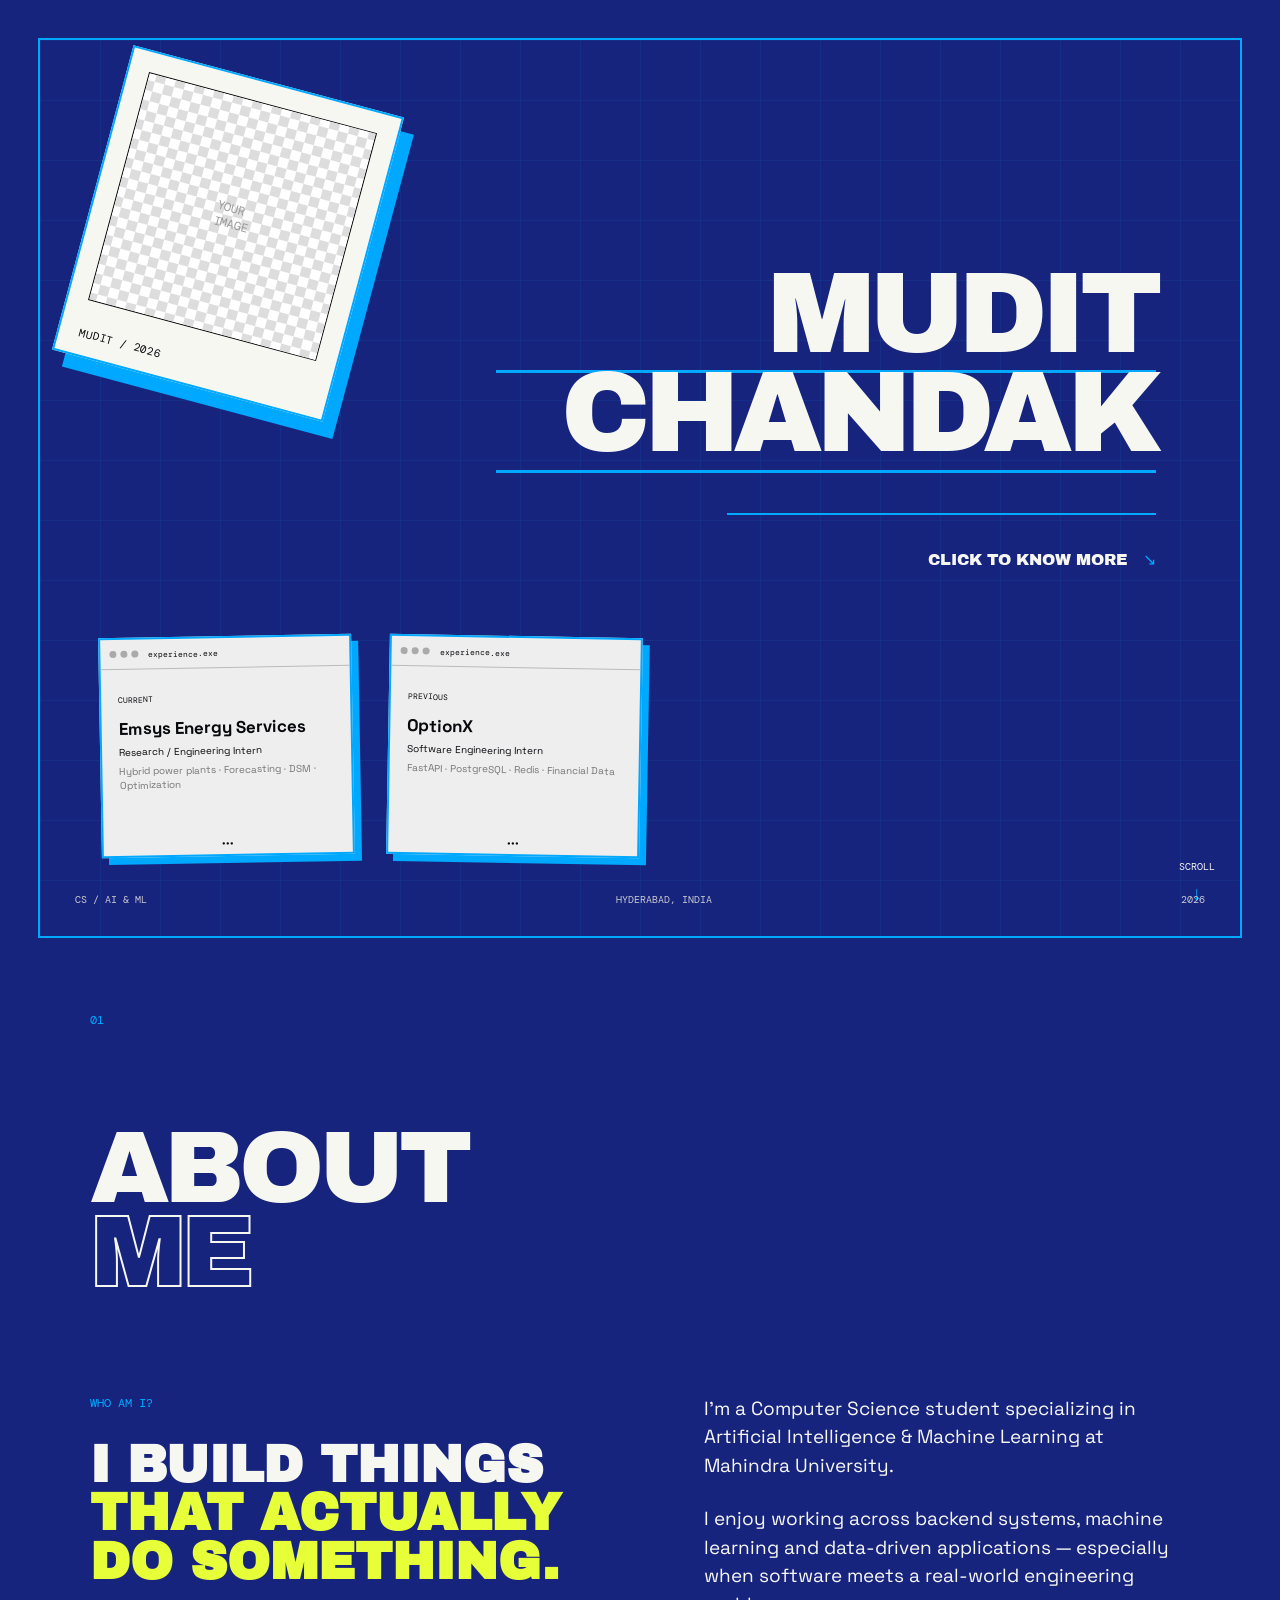
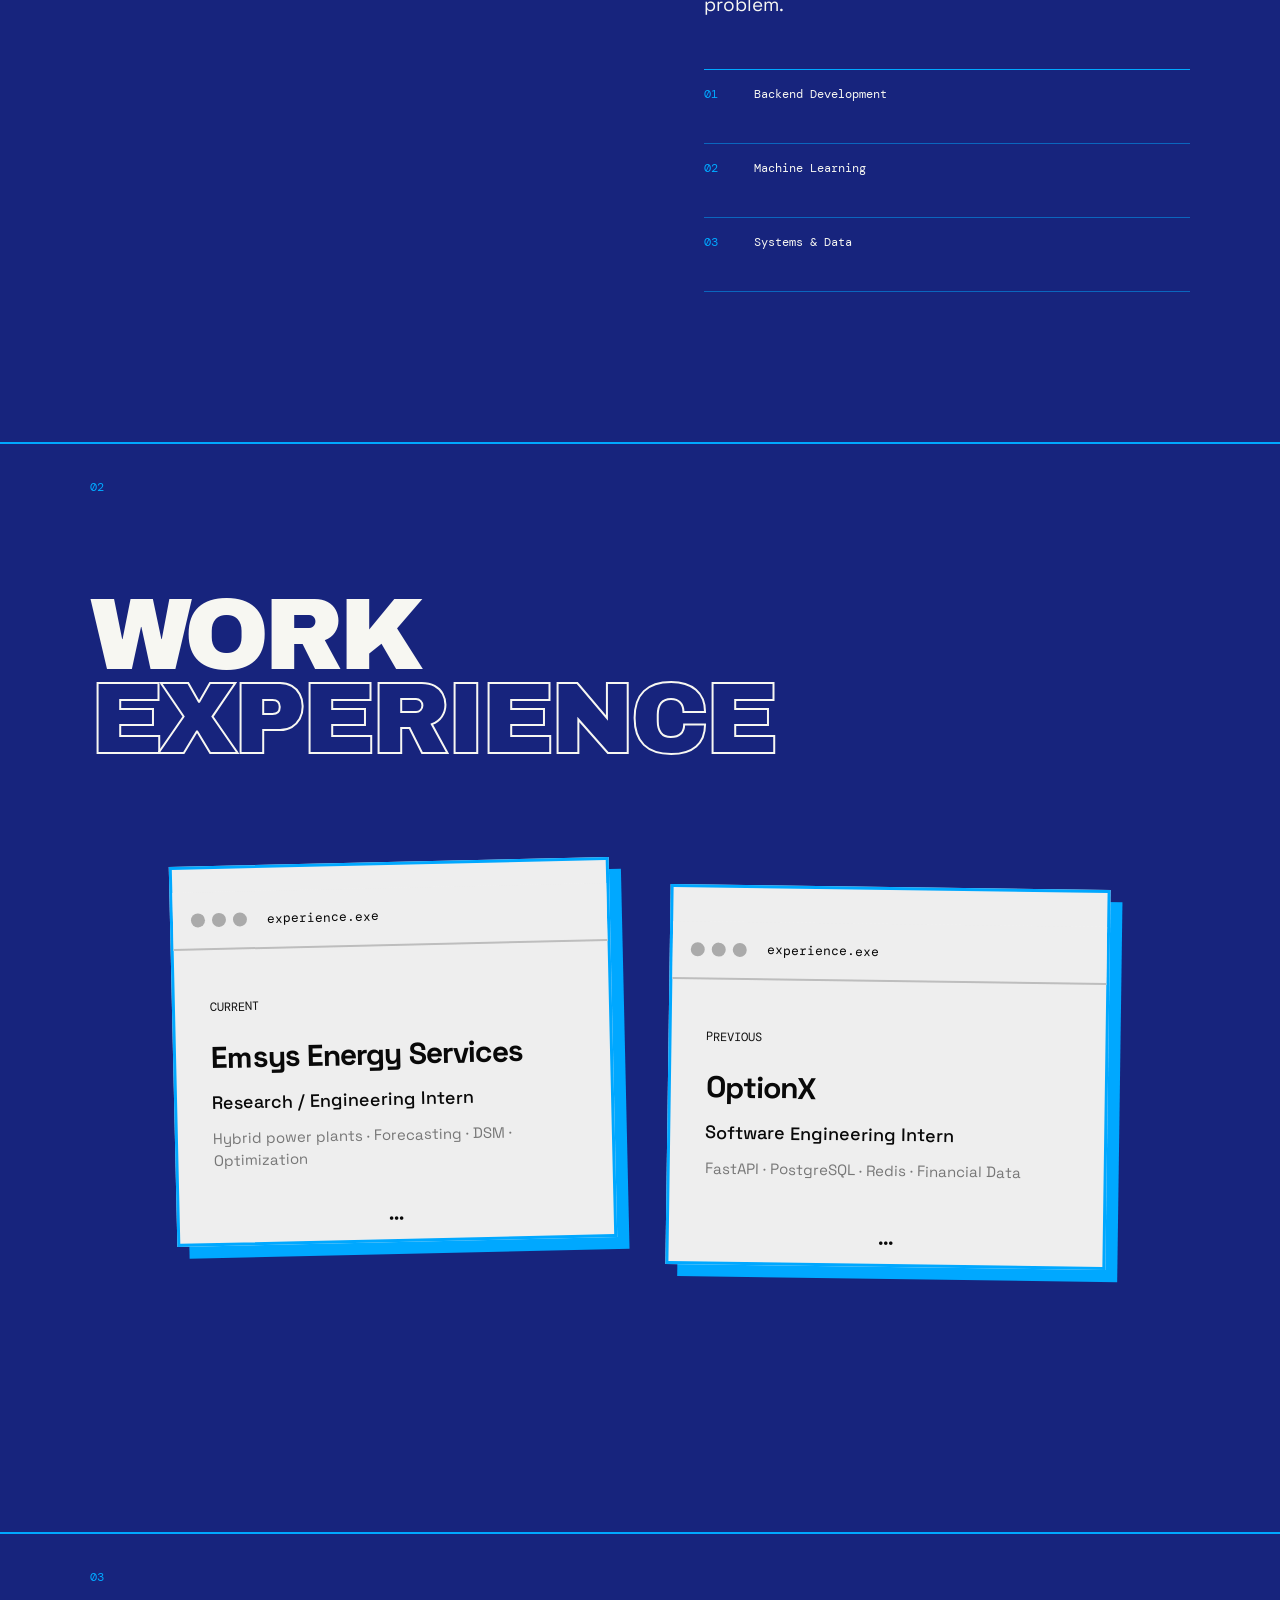
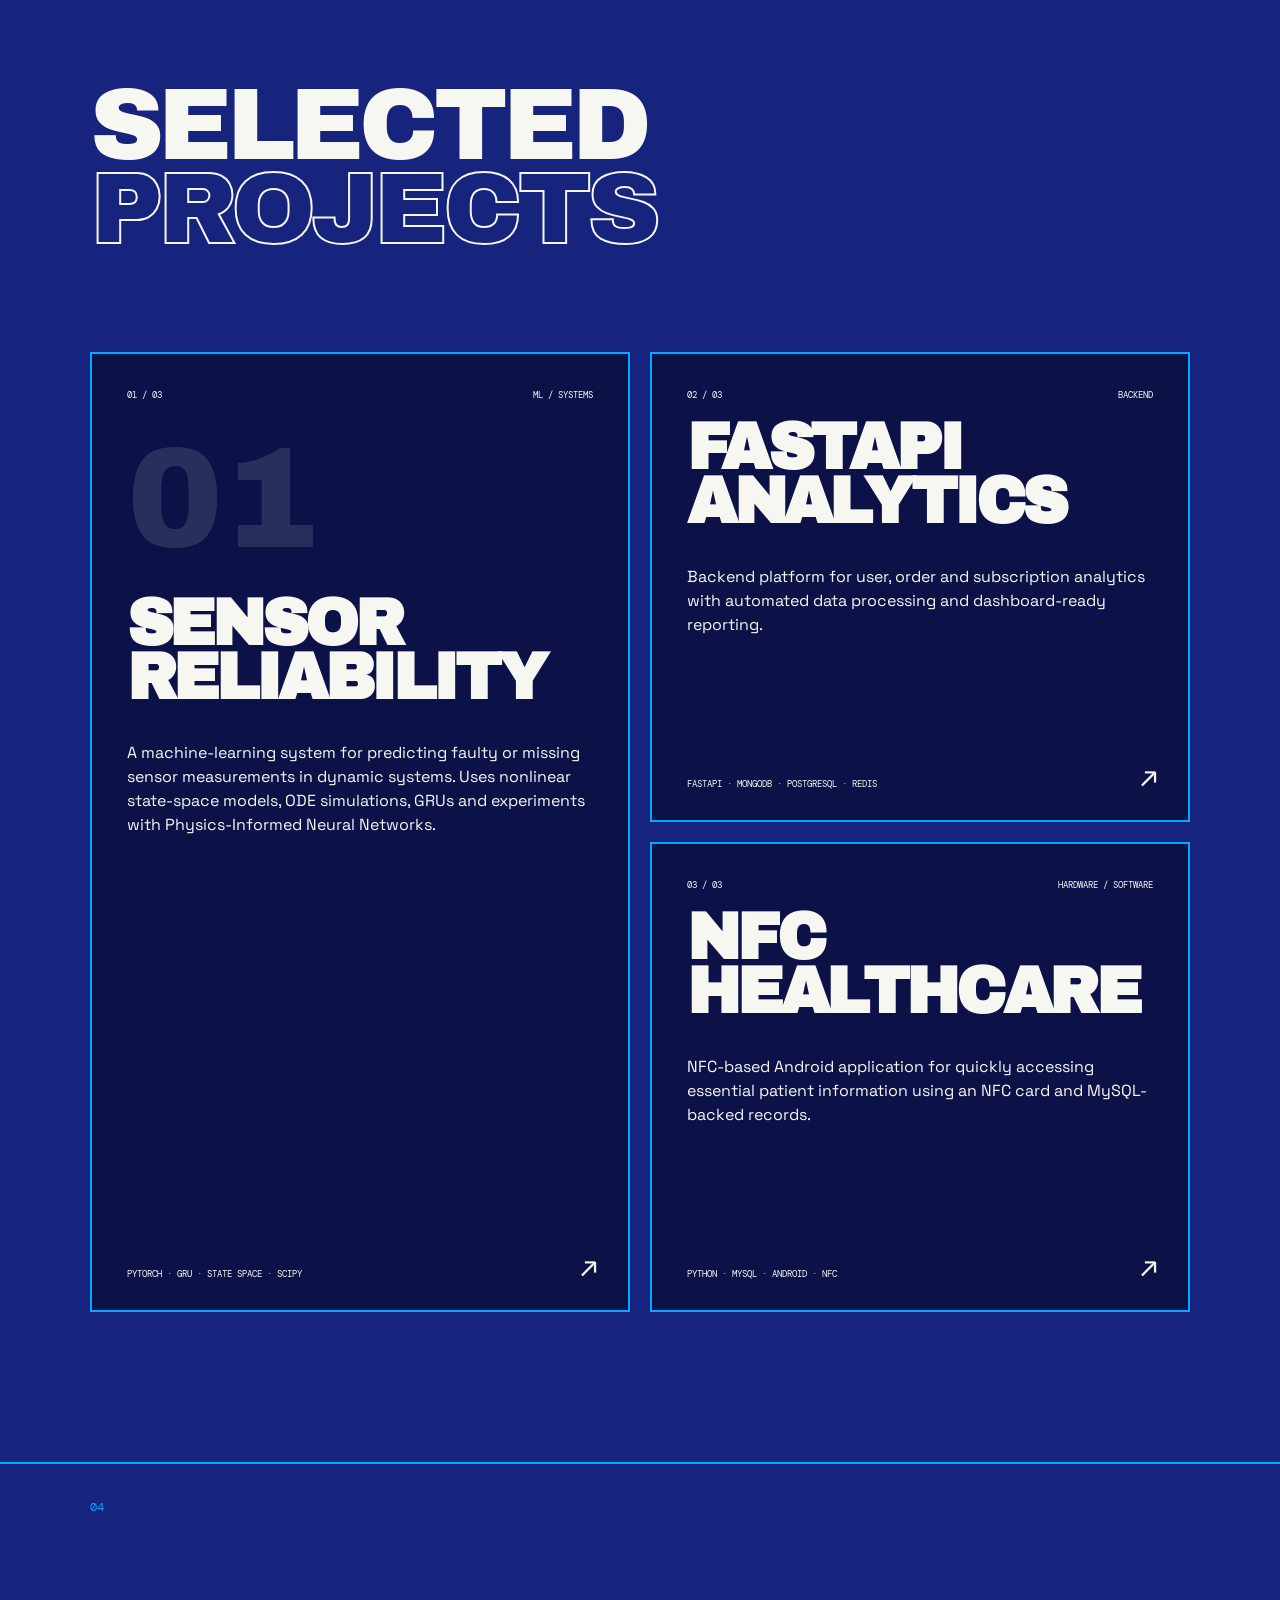
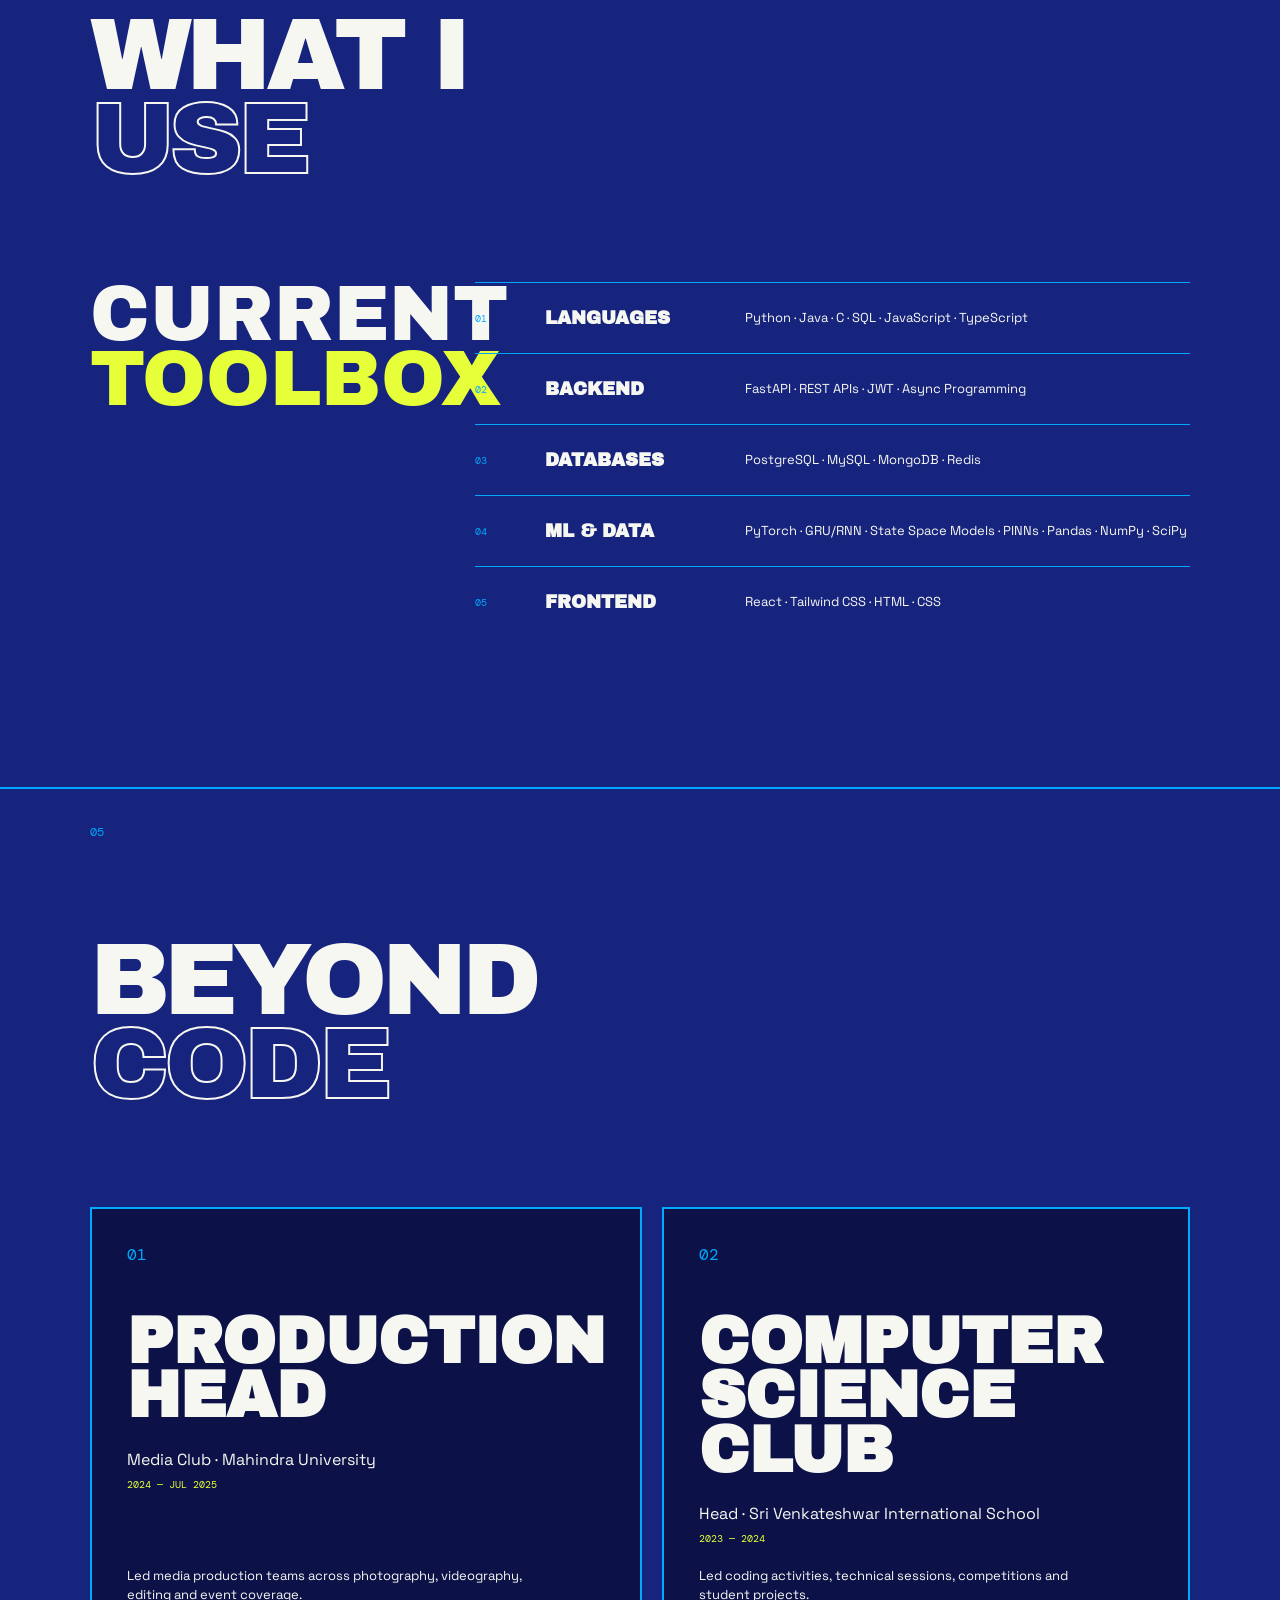
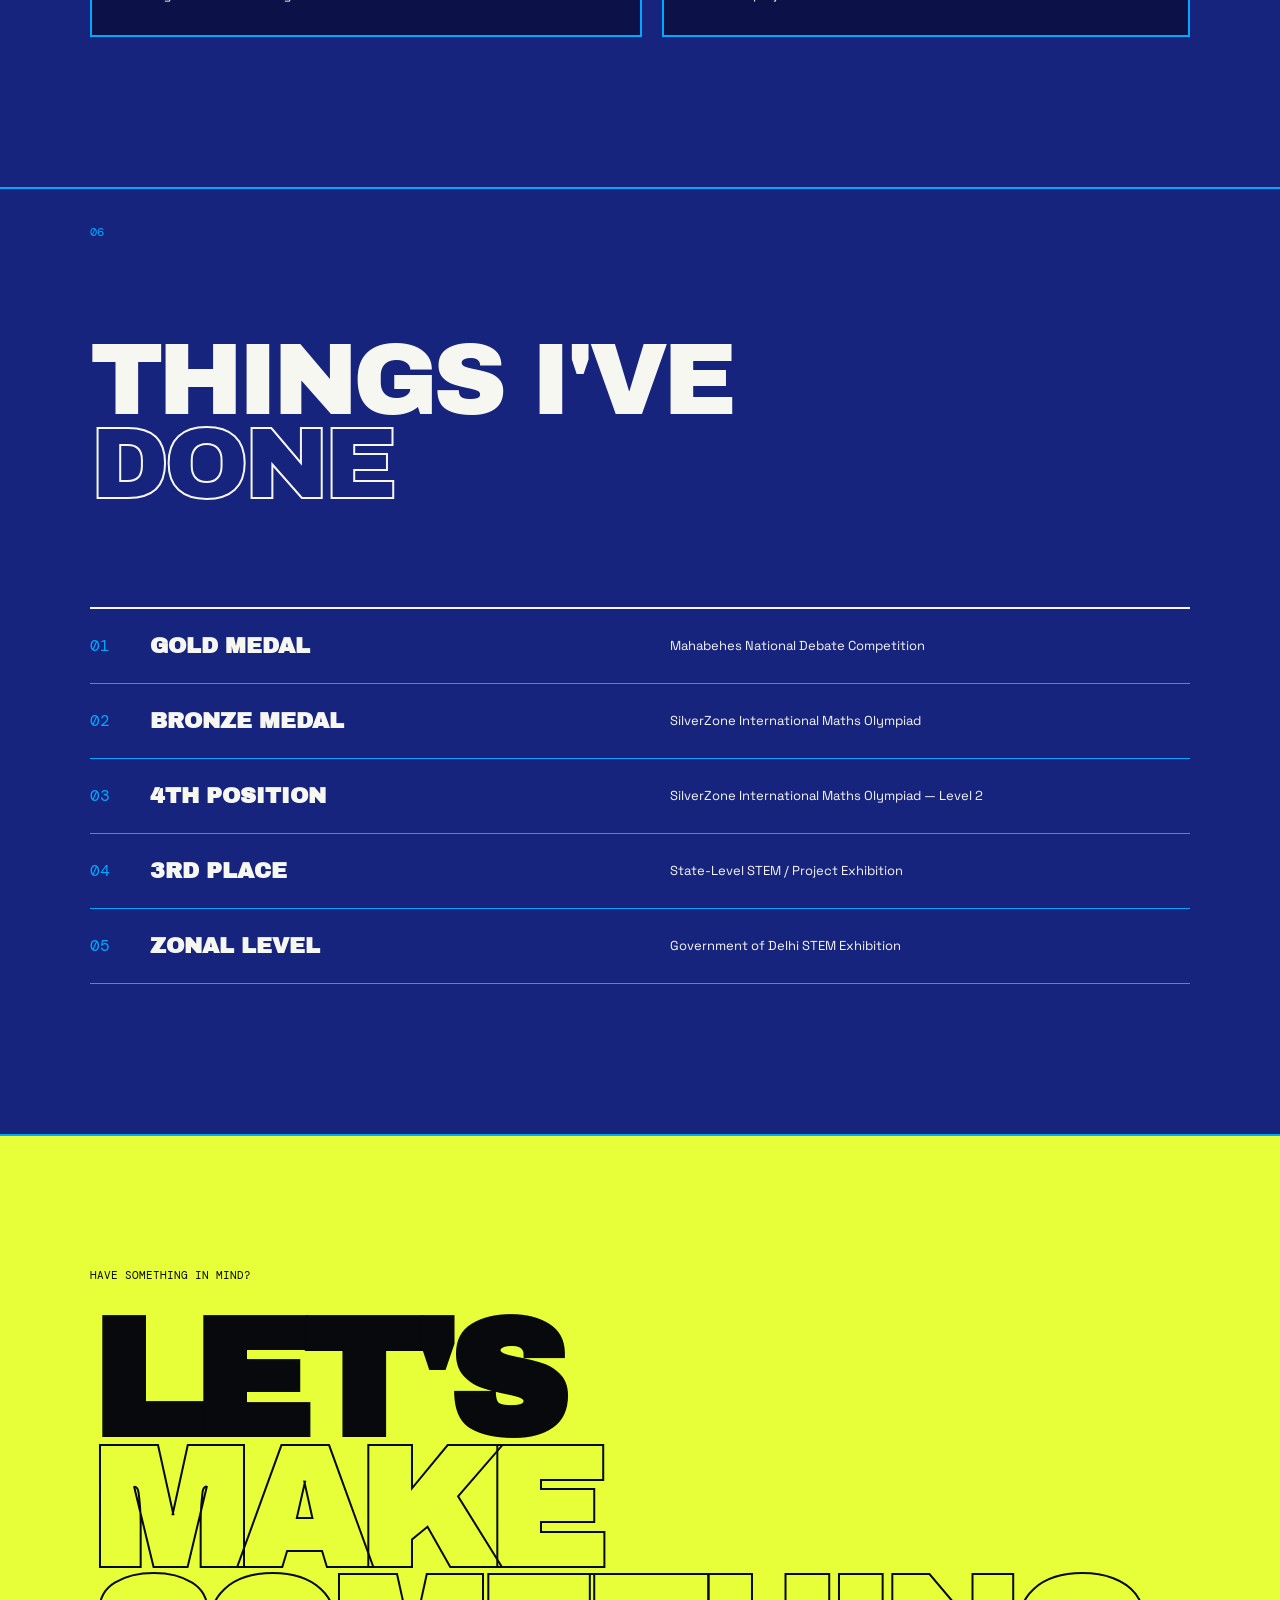
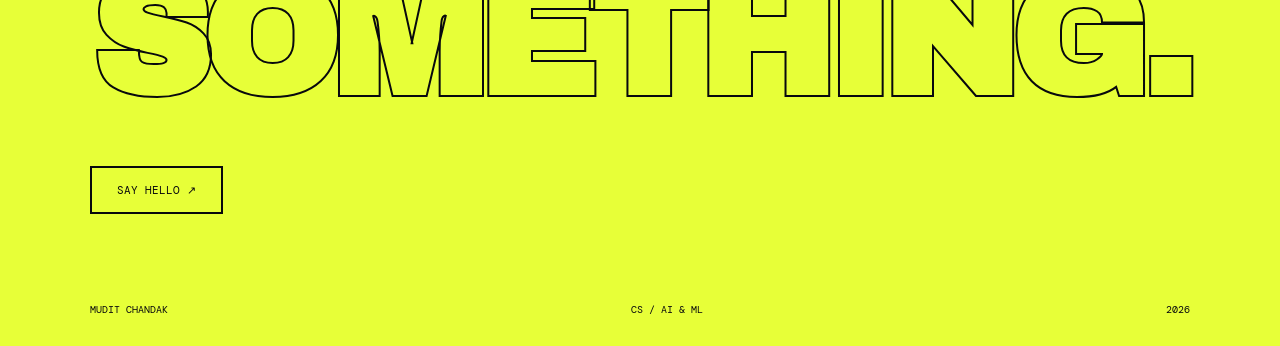
==== index.html @ 0b0a4eeb "first commit" ====
<!DOCTYPE html>
<html lang="en">
<head>
  <meta charset="UTF-8" />
  <meta name="viewport" content="width=device-width, initial-scale=1.0" />

  <title>Mudit Chandak — Portfolio</title>

  <link rel="preconnect" href="https://fonts.googleapis.com">
  <link rel="preconnect" href="https://fonts.gstatic.com" crossorigin>
  <link href="https://fonts.googleapis.com/css2?family=Archivo+Black&family=DM+Mono:wght@400;500&family=Space+Grotesk:wght@400;500;600;700&display=swap" rel="stylesheet">

  <link rel="stylesheet" href="style.css" />
</head>

<body>

  <!-- ================= HERO ================= -->

  <main class="hero" id="home">

    <div class="hero-grid"></div>

    <div class="polaroid">
      <div class="polaroid-image">
        <div class="image-placeholder">
          <span>YOUR<br>IMAGE</span>
        </div>
      </div>

      <div class="polaroid-caption">
        MUDIT / 2026
      </div>
    </div>

    <div class="hero-content">

      <div class="hero-name">
        <span>MUDIT</span>
        <span>CHANDAK</span>
      </div>

      <div class="hero-line"></div>

      <button class="enter-button" id="enterButton">
        CLICK TO KNOW MORE
        <span>↘</span>
      </button>

    </div>

    <div class="hero-meta">
      <span>CS / AI & ML</span>
      <span>HYDERABAD, INDIA</span>
      <span>2026</span>
    </div>

    <!-- Mini experience windows -->

    <div class="window-stack">

      <div class="mini-window window-one">
        <div class="window-bar">
          <div class="window-dots">
            <i></i><i></i><i></i>
          </div>
          <span>experience.exe</span>
        </div>

        <div class="window-body">
          <span class="window-label">CURRENT</span>

          <h3>Emsys Energy Services</h3>

          <p>
            Research / Engineering Intern
          </p>

          <p class="small-text">
            Hybrid power plants · Forecasting · DSM · Optimization
          </p>
        </div>

        <div class="window-footer">•••</div>
      </div>


      <div class="mini-window window-two">
        <div class="window-bar">
          <div class="window-dots">
            <i></i><i></i><i></i>
          </div>
          <span>experience.exe</span>
        </div>

        <div class="window-body">
          <span class="window-label">PREVIOUS</span>

          <h3>OptionX</h3>

          <p>
            Software Engineering Intern
          </p>

          <p class="small-text">
            FastAPI · PostgreSQL · Redis · Financial Data
          </p>
        </div>

        <div class="window-footer">•••</div>
      </div>

    </div>

    <div class="scroll-indicator">
      SCROLL
      <span>↓</span>
    </div>

  </main>


  <!-- ================= ABOUT ================= -->

  <section class="section about-section" id="about">

    <div class="section-number">01</div>

    <div class="section-heading">
      <span>ABOUT</span>
      <span>ME</span>
    </div>

    <div class="about-layout">

      <div class="about-intro">
        <p class="mono-label">WHO AM I?</p>

        <h2>
          I BUILD THINGS
          <span>THAT ACTUALLY DO SOMETHING.</span>
        </h2>
      </div>

      <div class="about-text">
        <p>
          I'm a Computer Science student specializing in
          Artificial Intelligence & Machine Learning at
          Mahindra University.
        </p>

        <p>
          I enjoy working across backend systems, machine
          learning and data-driven applications — especially
          when software meets a real-world engineering problem.
        </p>

        <div class="about-facts">
          <div>
            <span>01</span>
            <p>Backend Development</p>
          </div>

          <div>
            <span>02</span>
            <p>Machine Learning</p>
          </div>

          <div>
            <span>03</span>
            <p>Systems & Data</p>
          </div>
        </div>
      </div>

    </div>

  </section>


  <!-- ================= EXPERIENCE ================= -->

  <section class="section experience-section" id="experience">

    <div class="section-number">02</div>

    <div class="section-heading">
        <span>WORK</span>
        <span>EXPERIENCE</span>
    </div>

    <div class="experience-windows">

        <!-- EMSYS -->

        <button
        class="experience-window current"
        data-modal="emsysModal"
        >

        <div class="window-bar">

            <div class="window-dots">
            <i></i>
            <i></i>
            <i></i>
            </div>

            <span>experience.exe</span>

        </div>

        <div class="experience-window-body">

            <span class="window-label">
            CURRENT
            </span>

            <h2>Emsys Energy Services</h2>

            <h3>Research / Engineering Intern</h3>

            <p>
            Hybrid power plants · Forecasting · DSM · Optimization
            </p>

        </div>

        <div class="window-footer">
            <span>•••</span>
        </div>

        </button>


        <!-- OPTIONX -->

        <button
        class="experience-window previous"
        data-modal="optionxModal"
        >

        <div class="window-bar">

            <div class="window-dots">
            <i></i>
            <i></i>
            <i></i>
            </div>

            <span>experience.exe</span>

        </div>

        <div class="experience-window-body">

            <span class="window-label">
            PREVIOUS
            </span>

            <h2>OptionX</h2>

            <h3>Software Engineering Intern</h3>

            <p>
            FastAPI · PostgreSQL · Redis · Financial Data
            </p>

        </div>

        <div class="window-footer">
            <span>•••</span>
        </div>

        </button>

    </div>

    </section>

  <!-- ================= PROJECTS ================= -->

  <section class="section projects-section" id="projects">

    <div class="section-number">03</div>

    <div class="section-heading">
      <span>SELECTED</span>
      <span>PROJECTS</span>
    </div>

    <div class="projects-grid">

      <!-- Project 01 -->

      <article
        class="project-card featured"
        data-modal="sensorModal"
        tabindex="0"
        role="button"
        >

        <div class="project-top">
          <span>01 / 03</span>
          <span>ML / SYSTEMS</span>
        </div>

        <div class="project-number">01</div>

        <h2>
          SENSOR
          <br>
          RELIABILITY
        </h2>

        <p>
          A machine-learning system for predicting faulty
          or missing sensor measurements in dynamic systems.
          Uses nonlinear state-space models, ODE simulations,
          GRUs and experiments with Physics-Informed Neural Networks.
        </p>

        <div class="project-tech">
          PYTORCH · GRU · STATE SPACE · SCIPY
        </div>

        <div class="project-arrow">↗</div>

      </article>


      <!-- Project 02 -->

      <article
        class="project-card"
        data-modal="fastapiModal"
        tabindex="0"
        role="button"
        >

        <div class="project-top">
          <span>02 / 03</span>
          <span>BACKEND</span>
        </div>

        <h2>
          FASTAPI
          <br>
          ANALYTICS
        </h2>

        <p>
          Backend platform for user, order and subscription
          analytics with automated data processing and
          dashboard-ready reporting.
        </p>

        <div class="project-tech">
          FASTAPI · MONGODB · POSTGRESQL · REDIS
        </div>

        <div class="project-arrow">↗</div>

      </article>


      <!-- Project 03 -->

      <article
        class="project-card"
        data-modal="nfcModal"
        tabindex="0"
        role="button"
        >

        <div class="project-top">
          <span>03 / 03</span>
          <span>HARDWARE / SOFTWARE</span>
        </div>

        <h2>
          NFC
          <br>
          HEALTHCARE
        </h2>

        <p>
          NFC-based Android application for quickly accessing
          essential patient information using an NFC card and
          MySQL-backed records.
        </p>

        <div class="project-tech">
          PYTHON · MYSQL · ANDROID · NFC
        </div>

        <div class="project-arrow">↗</div>

      </article>

    </div>

  </section>


  <!-- ================= SKILLS ================= -->

  <section class="section skills-section" id="skills">

    <div class="section-number">04</div>

    <div class="section-heading">
      <span>WHAT I</span>
      <span>USE</span>
    </div>

    <div class="skills-layout">

      <div class="skills-statement">
        <p>
          CURRENT
          <br>
          <span>TOOLBOX</span>
        </p>
      </div>

      <div class="skills-list">

        <div class="skill-row">
          <span>01</span>
          <h3>LANGUAGES</h3>
          <p>Python · Java · C · SQL · JavaScript · TypeScript</p>
        </div>

        <div class="skill-row">
          <span>02</span>
          <h3>BACKEND</h3>
          <p>FastAPI · REST APIs · JWT · Async Programming</p>
        </div>

        <div class="skill-row">
          <span>03</span>
          <h3>DATABASES</h3>
          <p>PostgreSQL · MySQL · MongoDB · Redis</p>
        </div>

        <div class="skill-row">
          <span>04</span>
          <h3>ML & DATA</h3>
          <p>PyTorch · GRU/RNN · State Space Models · PINNs · Pandas · NumPy · SciPy</p>
        </div>

        <div class="skill-row">
          <span>05</span>
          <h3>FRONTEND</h3>
          <p>React · Tailwind CSS · HTML · CSS</p>
        </div>

      </div>

    </div>

  </section>


  <!-- ================= LEADERSHIP ================= -->

  <section class="section leadership-section" id="leadership">

    <div class="section-number">05</div>

    <div class="section-heading">
      <span>BEYOND</span>
      <span>CODE</span>
    </div>

    <div class="leadership-grid">

      <div class="leadership-card">

        <span class="card-number">01</span>

        <h2>PRODUCTION<br>HEAD</h2>

        <p>Media Club · Mahindra University</p>

        <span class="date">2024 — JUL 2025</span>

        <div class="card-description">
          Led media production teams across photography,
          videography, editing and event coverage.
        </div>

      </div>


      <div class="leadership-card">

        <span class="card-number">02</span>

        <h2>COMPUTER<br>SCIENCE CLUB</h2>

        <p>Head · Sri Venkateshwar International School</p>

        <span class="date">2023 — 2024</span>

        <div class="card-description">
          Led coding activities, technical sessions,
          competitions and student projects.
        </div>

      </div>

    </div>

  </section>


  <!-- ================= ACHIEVEMENTS ================= -->

  <section class="section achievements-section" id="achievements">

    <div class="section-number">06</div>

    <div class="section-heading">
      <span>THINGS I'VE</span>
      <span>DONE</span>
    </div>

    <div class="achievement-list">

      <div class="achievement">
        <span>01</span>
        <h3>GOLD MEDAL</h3>
        <p>Mahabehes National Debate Competition</p>
      </div>

      <div class="achievement">
        <span>02</span>
        <h3>BRONZE MEDAL</h3>
        <p>SilverZone International Maths Olympiad</p>
      </div>

      <div class="achievement">
        <span>03</span>
        <h3>4TH POSITION</h3>
        <p>SilverZone International Maths Olympiad — Level 2</p>
      </div>

      <div class="achievement">
        <span>04</span>
        <h3>3RD PLACE</h3>
        <p>State-Level STEM / Project Exhibition</p>
      </div>

      <div class="achievement">
        <span>05</span>
        <h3>ZONAL LEVEL</h3>
        <p>Government of Delhi STEM Exhibition</p>
      </div>

    </div>

  </section>


  <!-- ================= CONTACT ================= -->

  <section class="contact-section" id="contact">

    <div class="contact-eyebrow">
      HAVE SOMETHING IN MIND?
    </div>

    <h1>
      LET'S
      <br>
      <span>MAKE SOMETHING.</span>
    </h1>

    <a
      href="mailto:mudit.chandak32007@gmail.com"
      class="contact-button"
    >
      SAY HELLO ↗
    </a>

    <div class="contact-bottom">
      <span>MUDIT CHANDAK</span>
      <span>CS / AI & ML</span>
      <span>2026</span>
    </div>

  </section>

  <!-- =====================================================
        EXPERIENCE MODALS
    ===================================================== -->


    <!-- EMSYS -->

    <div class="modal" id="emsysModal">

    <div class="modal-window">

        <div class="modal-window-bar">

        <div class="modal-window-title">

            <div class="window-dots">
            <i></i>
            <i></i>
            <i></i>
            </div>

            <span>emsys.exe</span>

        </div>

        <button class="modal-close" aria-label="Close">
            ×
        </button>

        </div>


        <div class="modal-content">

        <div class="modal-meta">
            <span>01 / EXPERIENCE</span>
            <span>2026 — PRESENT</span>
        </div>

        <h2>EMSYS<br>ENERGY</h2>

        <div class="modal-role">
            Research / Engineering Intern
        </div>

        <p>
            Working on generation and storage schedule optimization
            for hybrid renewable power plants. The work involves
            understanding how solar, wind and storage assets can be
            coordinated while accounting for forecasting, power
            trading and India's Deviation Settlement Mechanism.
        </p>


        <div class="modal-detail-grid">

            <div class="modal-detail">

            <h4>WHAT I WORK ON</h4>

            <ul>
                <li>Generation & storage scheduling</li>
                <li>Renewable-energy forecasting</li>
                <li>Power trading analysis</li>
                <li>Deviation Settlement Mechanism</li>
                <li>Hybrid power plant optimization</li>
            </ul>

            </div>


            <div class="modal-detail">

            <h4>FOCUS</h4>

            <ul>
                <li>Solar generation</li>
                <li>Wind generation</li>
                <li>Battery storage</li>
                <li>Schedule optimization</li>
                <li>Revenue optimization</li>
            </ul>

            </div>

        </div>


        <div class="modal-tags">

            <span>OPTIMIZATION</span>
            <span>FORECASTING</span>
            <span>DSM</span>
            <span>RENEWABLE ENERGY</span>

        </div>

        </div>

    </div>

    </div>



    <!-- OPTIONX -->

    <div class="modal" id="optionxModal">

    <div class="modal-window">

        <div class="modal-window-bar">

        <div class="modal-window-title">

            <div class="window-dots">
            <i></i>
            <i></i>
            <i></i>
            </div>

            <span>optionx.exe</span>

        </div>

        <button class="modal-close" aria-label="Close">
            ×
        </button>

        </div>


        <div class="modal-content">

        <div class="modal-meta">
            <span>02 / EXPERIENCE</span>
            <span>JUN — JUL 2025</span>
        </div>

        <h2>OPTIONX</h2>

        <div class="modal-role">
            Software Engineering Intern
        </div>

        <p>
            Worked on backend systems, financial analytics and
            automated data-processing workflows. Built APIs and
            pipelines for handling market and business data while
            contributing to dashboards and automated reporting.
        </p>


        <div class="modal-detail-grid">

            <div class="modal-detail">

            <h4>WHAT I BUILT</h4>

            <ul>
                <li>FastAPI backend APIs</li>
                <li>Automated data pipelines</li>
                <li>Financial analytics systems</li>
                <li>Market-data integrations</li>
                <li>AI-powered newsletter pipeline</li>
            </ul>

            </div>


            <div class="modal-detail">

            <h4>TECHNOLOGY</h4>

            <ul>
                <li>Python & FastAPI</li>
                <li>PostgreSQL</li>
                <li>Redis</li>
                <li>SQLAlchemy</li>
                <li>React & Tailwind CSS</li>
            </ul>

            </div>

        </div>


        <div class="modal-tags">

            <span>FASTAPI</span>
            <span>PYTHON</span>
            <span>POSTGRESQL</span>
            <span>REDIS</span>
            <span>REACT</span>

        </div>

        </div>

    </div>

    </div>

     <!-- =====================================================
        PROJECT MODALS
    ===================================================== -->


    <!-- SENSOR RELIABILITY -->

    <div class="modal" id="sensorModal">

    <div class="modal-window">

        <div class="modal-window-bar">

        <div class="modal-window-title">

            <div class="window-dots">
            <i></i>
            <i></i>
            <i></i>
            </div>

            <span>sensor_reliability.exe</span>

        </div>

        <button class="modal-close">×</button>

        </div>


        <div class="modal-content">

        <div class="modal-meta">
            <span>01 / PROJECT</span>
            <span>ML / SYSTEMS</span>
        </div>

        <h2>SENSOR<br>RELIABILITY</h2>

        <div class="modal-role">
            State Space Modeling + Neural Forecasting
        </div>

        <p>
            A machine-learning system designed to predict faulty or
            missing sensor measurements in dynamic systems. The
            project combines physical system simulation with neural
            forecasting models to explore fault-tolerant state
            estimation.
        </p>


        <div class="modal-detail-grid">

            <div class="modal-detail">

            <h4>WHAT I BUILT</h4>

            <ul>
                <li>Nonlinear state-space simulations</li>
                <li>ODE-based system modeling</li>
                <li>Noisy sensor datasets</li>
                <li>GRU forecasting models</li>
                <li>Variable physical parameters</li>
            </ul>

            </div>


            <div class="modal-detail">

            <h4>RESEARCH DIRECTION</h4>

            <ul>
                <li>Sensor failure prediction</li>
                <li>Fault-tolerant systems</li>
                <li>Physics-informed learning</li>
                <li>PINN experimentation</li>
                <li>Dynamic-system forecasting</li>
            </ul>

            </div>

        </div>


        <div class="modal-tags">

            <span>PYTORCH</span>
            <span>GRU</span>
            <span>STATE SPACE</span>
            <span>ODE</span>
            <span>PINNs</span>
            <span>SCIPY</span>

        </div>

        </div>

    </div>

    </div>



    <!-- FASTAPI -->

    <div class="modal" id="fastapiModal">

    <div class="modal-window">

        <div class="modal-window-bar">

        <div class="modal-window-title">

            <div class="window-dots">
            <i></i>
            <i></i>
            <i></i>
            </div>

            <span>analytics.exe</span>

        </div>

        <button class="modal-close">×</button>

        </div>


        <div class="modal-content">

        <div class="modal-meta">
            <span>02 / PROJECT</span>
            <span>BACKEND</span>
        </div>

        <h2>FASTAPI<br>ANALYTICS</h2>

        <div class="modal-role">
            Analytics & Automation Platform
        </div>

        <p>
            A backend platform for processing user, order and
            subscription data and converting it into analytics and
            dashboard-ready reports.
        </p>


        <div class="modal-detail-grid">

            <div class="modal-detail">

            <h4>FEATURES</h4>

            <ul>
                <li>User analytics</li>
                <li>Order analytics</li>
                <li>Subscription analysis</li>
                <li>Automated reporting</li>
                <li>Dashboard APIs</li>
            </ul>

            </div>


            <div class="modal-detail">

            <h4>STACK</h4>

            <ul>
                <li>FastAPI</li>
                <li>Python</li>
                <li>MongoDB</li>
                <li>PostgreSQL</li>
                <li>Redis</li>
                <li>JWT authentication</li>
            </ul>

            </div>

        </div>


        <div class="modal-tags">

            <span>FASTAPI</span>
            <span>PYTHON</span>
            <span>MONGODB</span>
            <span>POSTGRESQL</span>
            <span>REDIS</span>

        </div>

        </div>

    </div>

    </div>



    <!-- NFC -->

    <div class="modal" id="nfcModal">

    <div class="modal-window">

        <div class="modal-window-bar">

        <div class="modal-window-title">

            <div class="window-dots">
            <i></i>
            <i></i>
            <i></i>
            </div>

            <span>nfc_healthcare.exe</span>

        </div>

        <button class="modal-close">×</button>

        </div>


        <div class="modal-content">

        <div class="modal-meta">
            <span>03 / PROJECT</span>
            <span>HARDWARE / SOFTWARE</span>
        </div>

        <h2>NFC<br>HEALTHCARE</h2>

        <div class="modal-role">
            NFC-Based Healthcare Record System
        </div>

        <p>
            An NFC-based Android application designed to provide
            quick access to essential patient information through
            an NFC card backed by a MySQL database.
        </p>


        <div class="modal-detail-grid">

            <div class="modal-detail">

            <h4>FUNCTIONALITY</h4>

            <ul>
                <li>NFC card scanning</li>
                <li>Patient record retrieval</li>
                <li>Basic patient information</li>
                <li>MySQL data storage</li>
            </ul>

            </div>


            <div class="modal-detail">

            <h4>STACK</h4>

            <ul>
                <li>Python</li>
                <li>MySQL</li>
                <li>Android</li>
                <li>NFC</li>
            </ul>

            </div>

        </div>


        <div class="modal-tags">

            <span>PYTHON</span>
            <span>MYSQL</span>
            <span>ANDROID</span>
            <span>NFC</span>

        </div>

        </div>

    </div>

    </div>


  <script src="script.js"></script>

</body>
</html>
---- style.css ----
/* =====================================================
   VARIABLES
===================================================== */

:root {
  --blue: #17247d;
  --blue-dark: #0c1248;
  --electric: #00a8ff;
  --yellow: #e7ff38;
  --white: #f7f7f2;
  --black: #08090d;
  --grey: #c9cad0;

  --display: "Archivo Black", sans-serif;
  --body: "Space Grotesk", sans-serif;
  --mono: "DM Mono", monospace;
}


/* =====================================================
   RESET
===================================================== */

* {
  margin: 0;
  padding: 0;
  box-sizing: border-box;
}

html {
  scroll-behavior: smooth;
}

body {
  background: var(--blue);
  color: var(--white);
  font-family: var(--body);
  overflow-x: hidden;
}

button,
a {
  font-family: inherit;
}

button {
  border: none;
}


/* =====================================================
   HERO
===================================================== */

.hero {
  min-height: 100vh;
  position: relative;
  overflow: hidden;
  border: 2px solid var(--electric);
  margin: 3vw;
  background: var(--blue);
}

.hero-grid {
  position: absolute;
  inset: 0;

  background-image:
    linear-gradient(
      rgba(0, 168, 255, 0.08) 1px,
      transparent 1px
    ),
    linear-gradient(
      90deg,
      rgba(0, 168, 255, 0.08) 1px,
      transparent 1px
    );

  background-size: 60px 60px;

  pointer-events: none;
}


/* =====================================================
   HERO NAME
===================================================== */

.hero-content {
  position: absolute;

  top: 25%;
  right: 7%;

  width: 55%;

  z-index: 5;
}

.hero-name {
  display: flex;
  flex-direction: column;

  font-family: var(--display);

  font-size: clamp(4rem, 9vw, 9rem);
  line-height: 0.86;

  letter-spacing: -0.06em;

  text-align: right;
}

.hero-name span {
  position: relative;
  display: inline-block;
}

.hero-name span::after {
  content: "";

  position: absolute;

  height: 3px;

  background: var(--electric);

  bottom: -10px;
  left: 0;
  right: 0;
}


.hero-line {
  width: 65%;
  height: 2px;

  background: var(--electric);

  margin: 50px 0 35px auto;
}


/* =====================================================
   ENTER BUTTON
===================================================== */

.enter-button {
  display: block;

  margin-left: auto;

  background: transparent;
  color: var(--white);

  font-family: var(--display);

  font-size: 1rem;

  cursor: pointer;

  transition:
    color 0.25s,
    transform 0.25s;
}

.enter-button span {
  color: var(--electric);
  margin-left: 10px;
}

.enter-button:hover {
  color: var(--yellow);
  transform: translateX(-8px);
}


/* =====================================================
   POLAROID
===================================================== */

.polaroid {
  position: absolute;

  left: 4%;
  top: 4%;

  width: 280px;
  padding: 20px 20px 55px;

  background: var(--white);

  transform: rotate(15deg);

  border: 2px solid var(--electric);

  z-index: 4;

  box-shadow: 14px 14px 0 var(--electric);

  transition: transform 0.4s ease;
}

.polaroid:hover {
  transform: rotate(8deg) translateY(-10px);
}

.polaroid-image {
  width: 100%;
  aspect-ratio: 1 / 1;

  border: 1px solid var(--black);

  overflow: hidden;
}

.image-placeholder {
  width: 100%;
  height: 100%;

  display: flex;
  justify-content: center;
  align-items: center;

  color: #999;

  font-family: var(--mono);
  font-size: 12px;

  background:
    repeating-conic-gradient(
      #ddd 0% 25%,
      #fff 0% 50%
    )
    50% / 20px 20px;
}

.polaroid-caption {
  position: absolute;

  bottom: 15px;
  left: 20px;

  color: var(--black);

  font-family: var(--mono);
  font-size: 11px;
}


/* =====================================================
   HERO META
===================================================== */

.hero-meta {
  position: absolute;

  bottom: 30px;
  left: 35px;
  right: 35px;

  display: flex;
  justify-content: space-between;

  font-family: var(--mono);
  font-size: 10px;

  color: var(--grey);

  z-index: 5;
}


/* =====================================================
   MINI WINDOWS
===================================================== */

.window-stack {
  position: absolute;

  bottom: 9%;
  left: 5%;

  width: 540px;
  height: 220px;

  display: flex;
  gap: 35px;

  z-index: 5;
}

.mini-window {
  position: relative;

  width: 255px;
  height: 220px;

  background: #eee;

  border: 2px solid var(--electric);

  color: var(--black);

  box-shadow: 7px 7px 0 var(--electric);

  transition:
    transform 0.3s ease,
    z-index 0s;
}

.window-one {
  transform: rotate(-1deg);
}

.window-two {
  transform: rotate(1deg);
}

.mini-window:hover {
  transform: translateY(-12px) rotate(0);
  z-index: 10;
}

.window-bar {
  height: 30px;

  border-bottom: 1px solid #bbb;

  display: flex;
  align-items: center;

  padding: 0 9px;

  font-family: var(--mono);
  font-size: 8px;
}

.window-dots {
  display: flex;
  gap: 4px;

  margin-right: 10px;
}

.window-dots i {
  display: block;

  width: 7px;
  height: 7px;

  border-radius: 50%;

  background: #aaa;
}

.window-body {
  padding: 17px;
}

.window-label {
  font-family: var(--mono);
  font-size: 8px;
}

.window-body h3 {
  margin-top: 10px;

  font-size: 17px;

  font-weight: 700;
}

.window-body p {
  font-size: 10px;

  margin-top: 6px;
}

.window-body .small-text {
  color: #777;

  line-height: 1.4;
}

.window-footer {
  position: absolute;

  bottom: 5px;

  width: 100%;

  text-align: center;

  font-size: 10px;
}


/* =====================================================
   SCROLL
===================================================== */

.scroll-indicator {
  position: absolute;

  right: 25px;
  bottom: 30px;

  font-family: var(--mono);
  font-size: 10px;

  display: flex;
  flex-direction: column;
  gap: 7px;

  align-items: center;
}

.scroll-indicator span {
  color: var(--electric);
  font-size: 20px;
}


/* =====================================================
   GENERAL SECTIONS
===================================================== */

.section {
  position: relative;

  padding: 150px 7vw;

  border-bottom: 2px solid var(--electric);

  background: var(--blue);
}

.section-number {
  position: absolute;

  top: 35px;
  left: 7vw;

  font-family: var(--mono);

  color: var(--electric);

  font-size: 12px;
}

.section-heading {
  display: flex;
  flex-direction: column;

  font-family: var(--display);

  font-size: clamp(3rem, 8vw, 8rem);

  line-height: 0.82;

  letter-spacing: -0.05em;

  margin-bottom: 100px;
}

.section-heading span:last-child {
  color: transparent;

  -webkit-text-stroke: 2px var(--white);
}


/* =====================================================
   ABOUT
===================================================== */

.about-layout {
  display: grid;

  grid-template-columns: 1fr 1fr;

  gap: 10vw;
}

.mono-label {
  font-family: var(--mono);

  color: var(--electric);

  font-size: 12px;

  margin-bottom: 30px;
}

.about-intro h2 {
  font-family: var(--display);

  font-size: clamp(2rem, 4vw, 4rem);

  line-height: 0.95;
}

.about-intro h2 span {
  color: var(--yellow);
}

.about-text {
  font-size: 19px;

  line-height: 1.5;

  max-width: 600px;
}

.about-text p {
  margin-bottom: 25px;
}

.about-facts {
  margin-top: 50px;

  border-top: 1px solid var(--electric);
}

.about-facts div {
  display: grid;

  grid-template-columns: 50px 1fr;

  padding: 15px 0;

  border-bottom: 1px solid rgba(0, 168, 255, 0.5);

  font-family: var(--mono);

  font-size: 12px;
}

.about-facts span {
  color: var(--electric);
}


/* =====================================================
   EXPERIENCE
===================================================== */

.experience-list {
  border-top: 2px solid var(--white);
}

.experience-item {
  display: grid;

  grid-template-columns: 100px 1fr;

  padding: 50px 0;

  border-bottom: 1px solid var(--electric);
}

.experience-index {
  font-family: var(--mono);

  color: var(--electric);
}

.experience-top {
  display: flex;

  justify-content: space-between;

  font-family: var(--mono);

  font-size: 10px;

  color: var(--grey);

  margin-bottom: 20px;
}

.experience-main h2 {
  font-family: var(--display);

  font-size: clamp(2.5rem, 5vw, 5rem);

  line-height: 0.9;

  margin-bottom: 10px;
}

.experience-main h3 {
  color: var(--yellow);

  font-size: 18px;

  margin-bottom: 25px;
}

.experience-main p {
  max-width: 750px;

  line-height: 1.5;
}

.tags {
  display: flex;

  flex-wrap: wrap;

  gap: 8px;

  margin-top: 25px;
}

.tags span {
  border: 1px solid var(--electric);

  padding: 7px 10px;

  font-family: var(--mono);

  font-size: 9px;
}


/* =====================================================
   PROJECTS
===================================================== */

.projects-grid {
  display: grid;

  grid-template-columns: repeat(2, 1fr);

  gap: 20px;
}

.project-card {
  min-height: 470px;

  padding: 35px;

  border: 2px solid var(--electric);

  position: relative;

  background: var(--blue-dark);

  transition:
    transform 0.3s ease,
    background 0.3s ease;
}

.project-card:hover {
  transform: translate(-7px, -7px);

  background: var(--electric);

  color: var(--black);

  box-shadow: 8px 8px 0 var(--yellow);
}

.project-card.featured {
  grid-row: span 2;

  min-height: 960px;
}

.project-top {
  display: flex;

  justify-content: space-between;

  font-family: var(--mono);

  font-size: 9px;
}

.project-number {
  font-family: var(--display);

  font-size: 9rem;

  opacity: 0.12;

  margin-top: 20px;
}

.project-card h2 {
  font-family: var(--display);

  font-size: clamp(2.5rem, 5vw, 5rem);

  line-height: 0.85;

  letter-spacing: -0.05em;

  margin-top: 20px;
}

.project-card p {
  margin-top: 35px;

  max-width: 550px;

  line-height: 1.5;
}

.project-tech {
  position: absolute;

  bottom: 30px;
  left: 35px;

  font-family: var(--mono);

  font-size: 9px;
}

.project-arrow {
  position: absolute;

  right: 30px;
  bottom: 25px;

  font-size: 30px;
}


/* =====================================================
   SKILLS
===================================================== */

.skills-layout {
  display: grid;

  grid-template-columns: 35% 65%;
}

.skills-statement {
  font-family: var(--display);

  font-size: clamp(3rem, 6vw, 6rem);

  line-height: 0.85;
}

.skills-statement span {
  color: var(--yellow);
}

.skill-row {
  display: grid;

  grid-template-columns: 50px 180px 1fr;

  gap: 20px;

  align-items: center;

  padding: 25px 0;

  border-top: 1px solid var(--electric);
}

.skill-row span {
  font-family: var(--mono);

  color: var(--electric);

  font-size: 10px;
}

.skill-row h3 {
  font-family: var(--display);

  font-size: 18px;
}

.skill-row p {
  font-size: 13px;

  line-height: 1.5;
}


/* =====================================================
   LEADERSHIP
===================================================== */

.leadership-grid {
  display: grid;

  grid-template-columns: repeat(2, 1fr);

  gap: 20px;
}

.leadership-card {
  border: 2px solid var(--electric);

  min-height: 430px;

  padding: 35px;

  position: relative;

  background: var(--blue-dark);

  transition: 0.3s;
}

.leadership-card:hover {
  transform: rotate(-1deg);

  box-shadow: 10px 10px 0 var(--yellow);
}

.card-number {
  font-family: var(--mono);

  color: var(--electric);
}

.leadership-card h2 {
  font-family: var(--display);

  font-size: clamp(2.5rem, 5vw, 5rem);

  line-height: 0.85;

  margin-top: 50px;
}

.leadership-card p {
  margin-top: 25px;
}

.date {
  display: block;

  font-family: var(--mono);

  color: var(--yellow);

  font-size: 10px;

  margin-top: 8px;
}

.card-description {
  position: absolute;

  bottom: 30px;

  max-width: 400px;

  font-size: 13px;

  line-height: 1.5;
}


/* =====================================================
   ACHIEVEMENTS
===================================================== */

.achievement-list {
  border-top: 2px solid var(--white);
}

.achievement {
  display: grid;

  grid-template-columns: 60px 1fr 1fr;

  align-items: center;

  padding: 25px 0;

  border-bottom: 1px solid var(--electric);
}

.achievement span {
  font-family: var(--mono);

  color: var(--electric);
}

.achievement h3 {
  font-family: var(--display);

  font-size: 22px;
}

.achievement p {
  font-size: 13px;
}


/* =====================================================
   CONTACT
===================================================== */

.contact-section {
  min-height: 90vh;

  padding: 120px 7vw;

  background: var(--yellow);

  color: var(--black);

  display: flex;

  flex-direction: column;

  justify-content: center;

  position: relative;
}

.contact-eyebrow {
  font-family: var(--mono);

  font-size: 11px;

  margin-bottom: 35px;
}

.contact-section h1 {
  font-family: var(--display);

  font-size: clamp(5rem, 13vw, 13rem);

  line-height: 0.78;

  letter-spacing: -0.06em;
}

.contact-section h1 span {
  color: transparent;

  -webkit-text-stroke: 2px var(--black);
}

.contact-button {
  margin-top: 60px;

  width: fit-content;

  padding: 15px 25px;

  border: 2px solid var(--black);

  color: var(--black);

  text-decoration: none;

  font-family: var(--mono);

  font-size: 11px;

  transition: 0.25s;
}

.contact-button:hover {
  background: var(--black);

  color: var(--yellow);

  transform: translate(5px, -5px);
}

.contact-bottom {
  position: absolute;

  bottom: 30px;

  left: 7vw;
  right: 7vw;

  display: flex;

  justify-content: space-between;

  font-family: var(--mono);

  font-size: 10px;
}


/* =====================================================
   RESPONSIVE
===================================================== */

@media (max-width: 900px) {

  .hero {
    margin: 15px;
  }

  .hero-content {
    top: 32%;
    right: 5%;

    width: 80%;
  }

  .polaroid {
    width: 190px;

    left: 3%;
  }

  .window-stack {
    transform: scale(0.7);
    transform-origin: left bottom;

    bottom: 7%;
  }

  .about-layout,
  .skills-layout {
    grid-template-columns: 1fr;

    gap: 60px;
  }

  .projects-grid {
    grid-template-columns: 1fr;
  }

  .project-card.featured {
    grid-row: auto;

    min-height: 600px;
  }

  .leadership-grid {
    grid-template-columns: 1fr;
  }

  .skill-row {
    grid-template-columns: 40px 140px 1fr;
  }

}


@media (max-width: 600px) {

  .hero {
    min-height: 850px;
  }

  .hero-content {
    top: 31%;

    width: 90%;
  }

  .hero-name {
    font-size: 18vw;
  }

  .polaroid {
    width: 145px;

    padding: 10px 10px 35px;

    box-shadow: 6px 6px 0 var(--electric);
  }

  .window-stack {
    width: 300px;

    transform: scale(0.55);
  }

  .window-two {
    display: none;
  }

  .hero-meta {
    font-size: 8px;

    bottom: 15px;
  }

  .section {
    padding: 100px 6vw;
  }

  .section-heading {
    margin-bottom: 60px;

    font-size: 14vw;
  }

  .experience-item {
    grid-template-columns: 40px 1fr;
  }

  .experience-top {
    flex-direction: column;

    gap: 8px;
  }

  .projects-grid {
    gap: 15px;
  }

  .project-card {
    min-height: 400px;

    padding: 25px;
  }

  .project-card.featured {
    min-height: 550px;
  }

  .project-tech {
    left: 25px;
    bottom: 25px;
  }

  .skill-row {
    grid-template-columns: 30px 1fr;

    gap: 10px;
  }

  .skill-row p {
    grid-column: 2;
  }

  .achievement {
    grid-template-columns: 35px 1fr;

    gap: 10px;
  }

  .achievement p {
    grid-column: 2;
  }

  .contact-section {
    min-height: 75vh;

    padding: 90px 6vw;
  }

  .contact-bottom {
    left: 6vw;
    right: 6vw;
  }

}

/* =====================================================
   EXPERIENCE WINDOWS
===================================================== */

.experience-windows {
  display: flex;
  align-items: flex-start;
  justify-content: center;
  gap: 55px;

  min-height: 520px;

  position: relative;
}


/* Individual window */

.experience-window {
  width: 440px;
  height: 380px;

  padding: 0;

  background: #eeeeee;

  color: #090909;

  border: 3px solid var(--electric);

  box-shadow: 12px 12px 0 var(--electric);

  text-align: left;

  cursor: pointer;

  position: relative;

  font-family: var(--body);

  transition:
    transform 0.35s ease,
    box-shadow 0.35s ease;
}


/* Slightly imperfect positioning */

.experience-window.current {
  transform: rotate(-1.3deg);
}

.experience-window.previous {
  transform: rotate(0.8deg);
  margin-top: 25px;
}


/* Hover */

.experience-window:hover {
  transform:
    translateY(-12px)
    rotate(0deg);

  box-shadow:
    18px 18px 0 var(--electric);
}


/* Window top bar */

.experience-window .window-bar {
  height: 58px;

  display: flex;
  align-items: center;

  padding: 0 18px;

  border-bottom: 2px solid #bdbdbd;

  font-family: var(--mono);

  font-size: 13px;

  background: #eeeeee;
}


/* Dots */

.experience-window .window-dots {
  display: flex;

  gap: 7px;

  margin-right: 20px;
}

.experience-window .window-dots i {
  width: 14px;
  height: 14px;

  display: block;

  background: #aaa;

  border-radius: 50%;
}


/* Window body */

.experience-window-body {
  padding: 48px 35px;
}

.experience-window-body .window-label {
  font-family: var(--mono);

  font-size: 12px;

  color: #111;
}

.experience-window-body h2 {
  margin-top: 28px;

  font-size: 30px;

  line-height: 1;

  font-weight: 700;

  letter-spacing: -0.03em;
}

.experience-window-body h3 {
  margin-top: 18px;

  font-size: 18px;

  font-weight: 500;
}

.experience-window-body p {
  margin-top: 14px;

  color: #777;

  font-size: 15px;

  line-height: 1.5;
}


/* Bottom */

.experience-window .window-footer {
  position: absolute;

  bottom: 13px;

  left: 0;

  width: 100%;

  text-align: center;

  font-size: 15px;
}


/* =====================================================
   EXPERIENCE / PROJECT MODALS
===================================================== */

.modal {
  position: fixed;

  inset: 0;

  z-index: 1000;

  display: flex;

  align-items: center;
  justify-content: center;

  padding: 30px;

  background: rgba(5, 8, 30, 0.78);

  backdrop-filter: blur(5px);

  opacity: 0;

  visibility: hidden;

  pointer-events: none;

  transition:
    opacity 0.3s ease,
    visibility 0.3s ease;
}


.modal.active {
  opacity: 1;

  visibility: visible;

  pointer-events: auto;
}


/* Actual popup */

.modal-window {
  width: min(900px, 90vw);

  max-height: 85vh;

  overflow-y: auto;

  background: #eeeeee;

  color: #080808;

  border: 3px solid var(--electric);

  box-shadow: 15px 15px 0 var(--electric);

  transform:
    translateY(30px)
    scale(0.96);

  transition:
    transform 0.35s ease;
}


.modal.active .modal-window {
  transform:
    translateY(0)
    scale(1);
}


/* Modal top */

.modal-window-bar {
  height: 55px;

  display: flex;

  align-items: center;

  justify-content: space-between;

  padding: 0 18px;

  border-bottom: 2px solid #bbb;

  font-family: var(--mono);

  font-size: 12px;

  position: sticky;

  top: 0;

  background: #eeeeee;

  z-index: 2;
}


.modal-window-title {
  display: flex;

  align-items: center;
}


.modal-close {
  width: 30px;
  height: 30px;

  background: transparent;

  border: 1px solid #888;

  color: #111;

  font-size: 20px;

  line-height: 1;

  cursor: pointer;

  transition: 0.2s;
}

.modal-close:hover {
  background: var(--electric);

  color: white;

  border-color: var(--electric);
}


/* Modal content */

.modal-content {
  padding: 55px;
}


.modal-meta {
  display: flex;

  justify-content: space-between;

  gap: 20px;

  font-family: var(--mono);

  font-size: 10px;

  color: #777;

  margin-bottom: 25px;
}


.modal-content h2 {
  font-family: var(--display);

  font-size: clamp(3rem, 7vw, 6.5rem);

  line-height: 0.85;

  letter-spacing: -0.05em;

  margin-bottom: 15px;
}


.modal-role {
  font-size: 20px;

  font-weight: 700;

  color: #17247d;

  margin-bottom: 35px;
}


.modal-content > p {
  max-width: 720px;

  font-size: 16px;

  line-height: 1.65;

  color: #333;
}


/* Modal sections */

.modal-detail-grid {
  display: grid;

  grid-template-columns: 1fr 1fr;

  gap: 40px;

  margin-top: 50px;

  padding-top: 30px;

  border-top: 1px solid #aaa;
}


.modal-detail h4 {
  font-family: var(--mono);

  font-size: 10px;

  margin-bottom: 15px;

  color: #777;
}


.modal-detail ul {
  list-style: none;
}

.modal-detail li {
  font-size: 14px;

  line-height: 1.6;

  margin-bottom: 8px;
}

.modal-detail li::before {
  content: "→ ";

  color: var(--electric);

  font-weight: bold;
}


/* Modal tags */

.modal-tags {
  display: flex;

  flex-wrap: wrap;

  gap: 8px;

  margin-top: 35px;
}

.modal-tags span {
  border: 1px solid #17247d;

  padding: 8px 12px;

  font-family: var(--mono);

  font-size: 9px;
}


/* =====================================================
   MOBILE EXPERIENCE
===================================================== */

@media (max-width: 900px) {

  .experience-windows {
    flex-direction: column;

    align-items: center;

    gap: 40px;
  }

  .experience-window {
    width: min(440px, 88vw);

    height: 350px;
  }

  .experience-window.previous {
    margin-top: 0;
  }

  .modal {
    padding: 15px;
  }

  .modal-window {
    width: 95vw;

    max-height: 90vh;

    box-shadow: 8px 8px 0 var(--electric);
  }

  .modal-content {
    padding: 30px;
  }

  .modal-detail-grid {
    grid-template-columns: 1fr;
  }
}
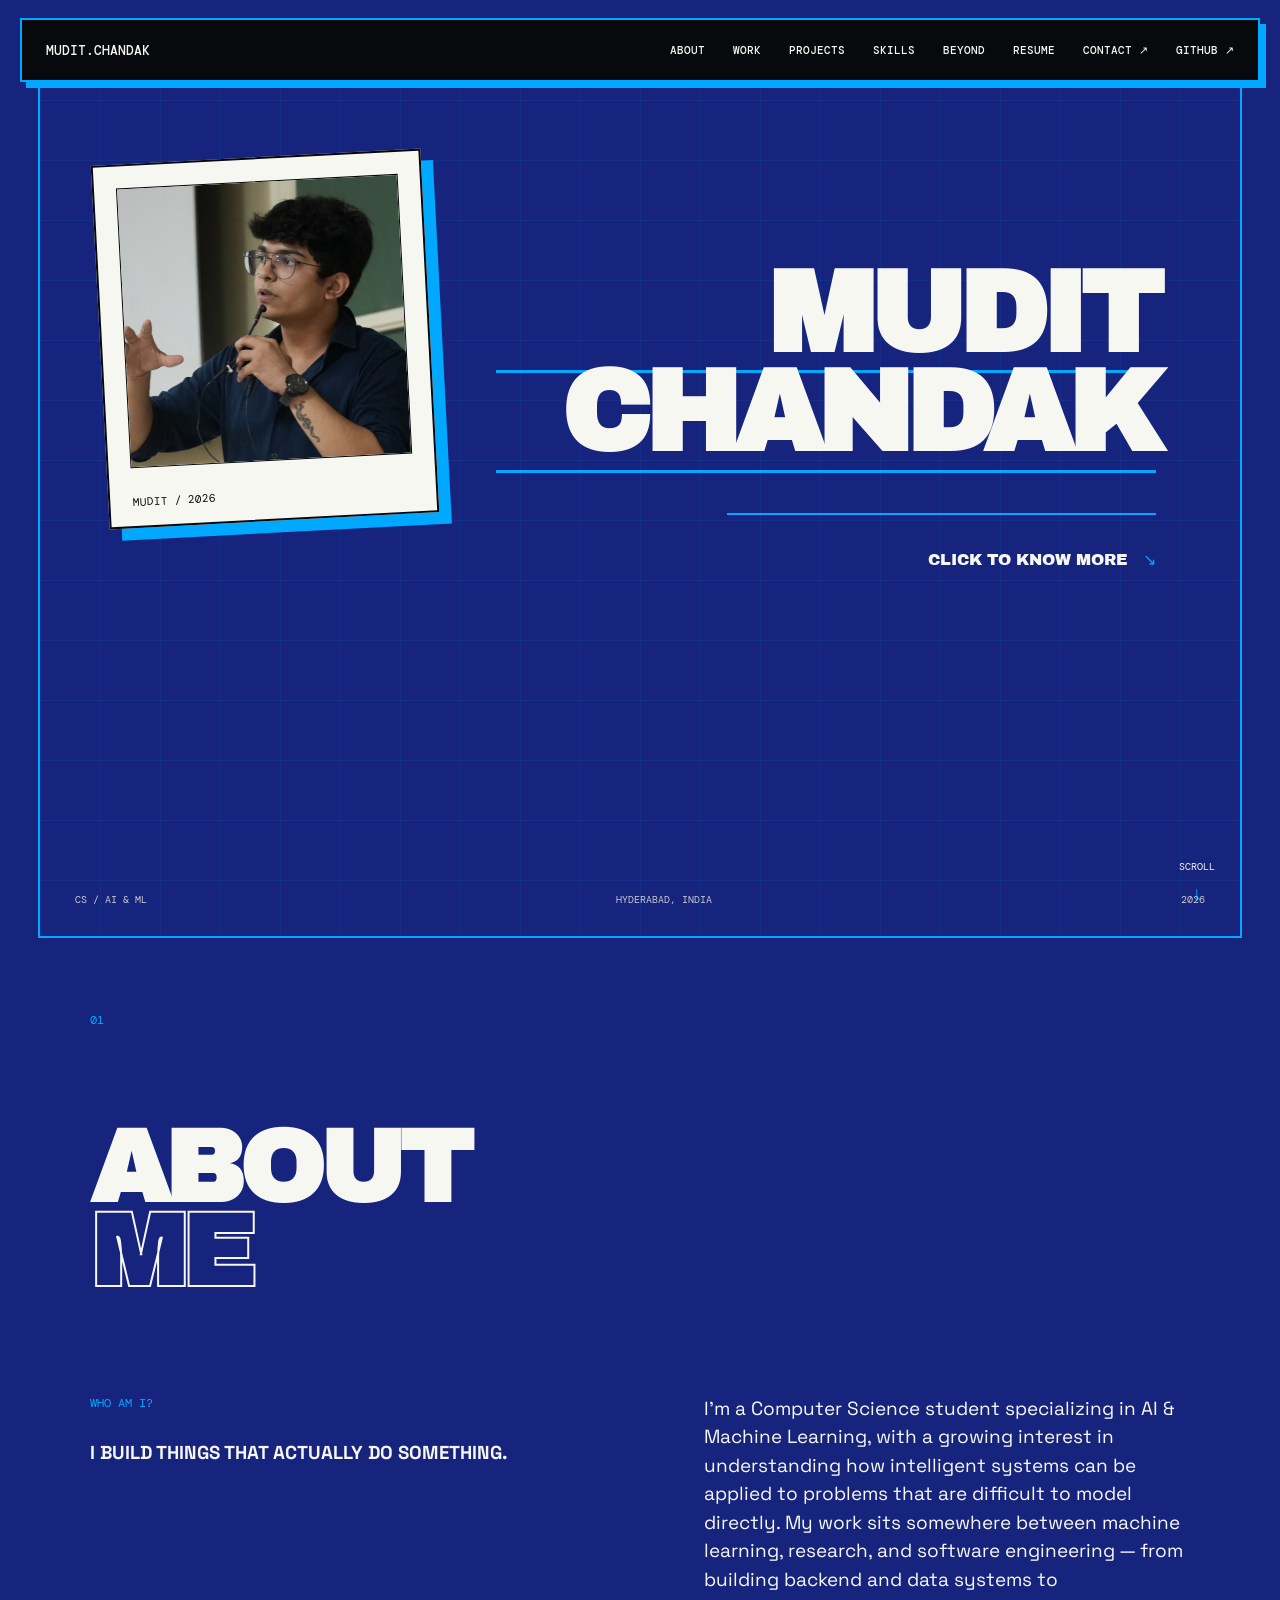
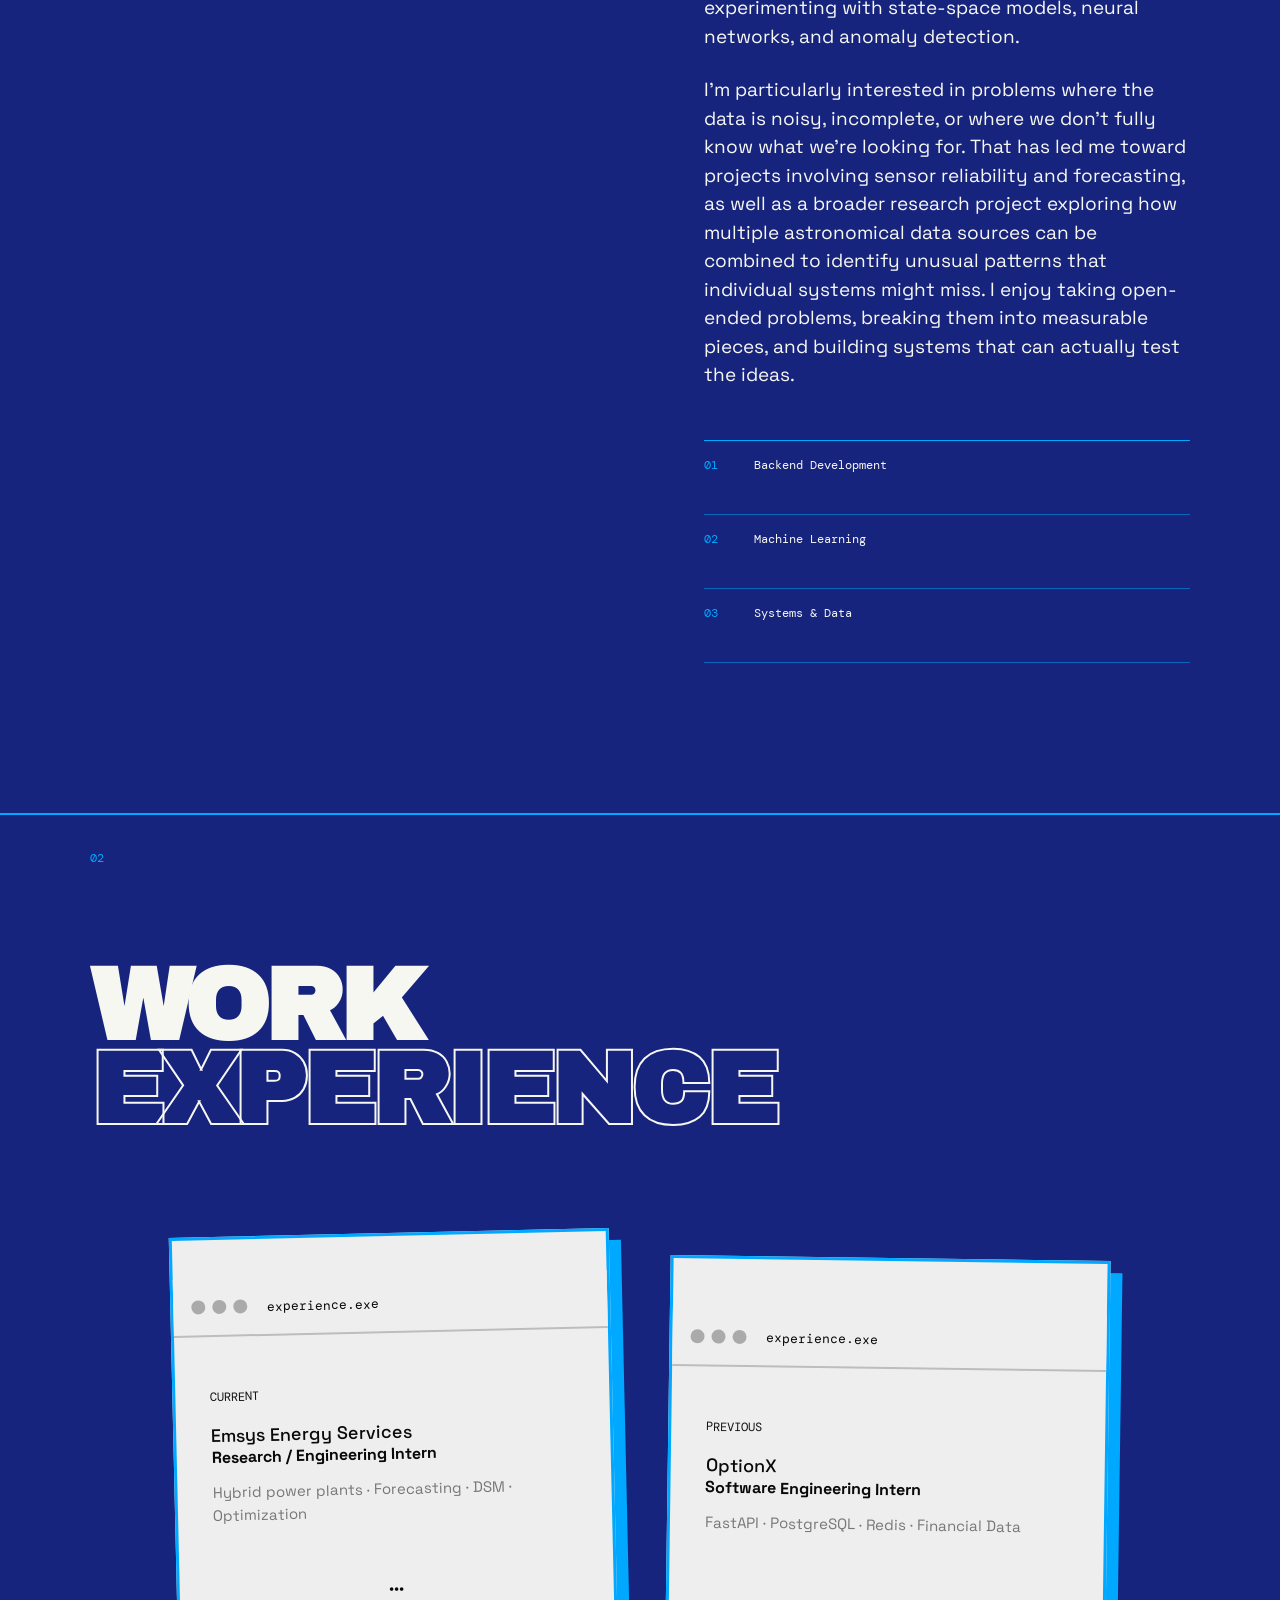
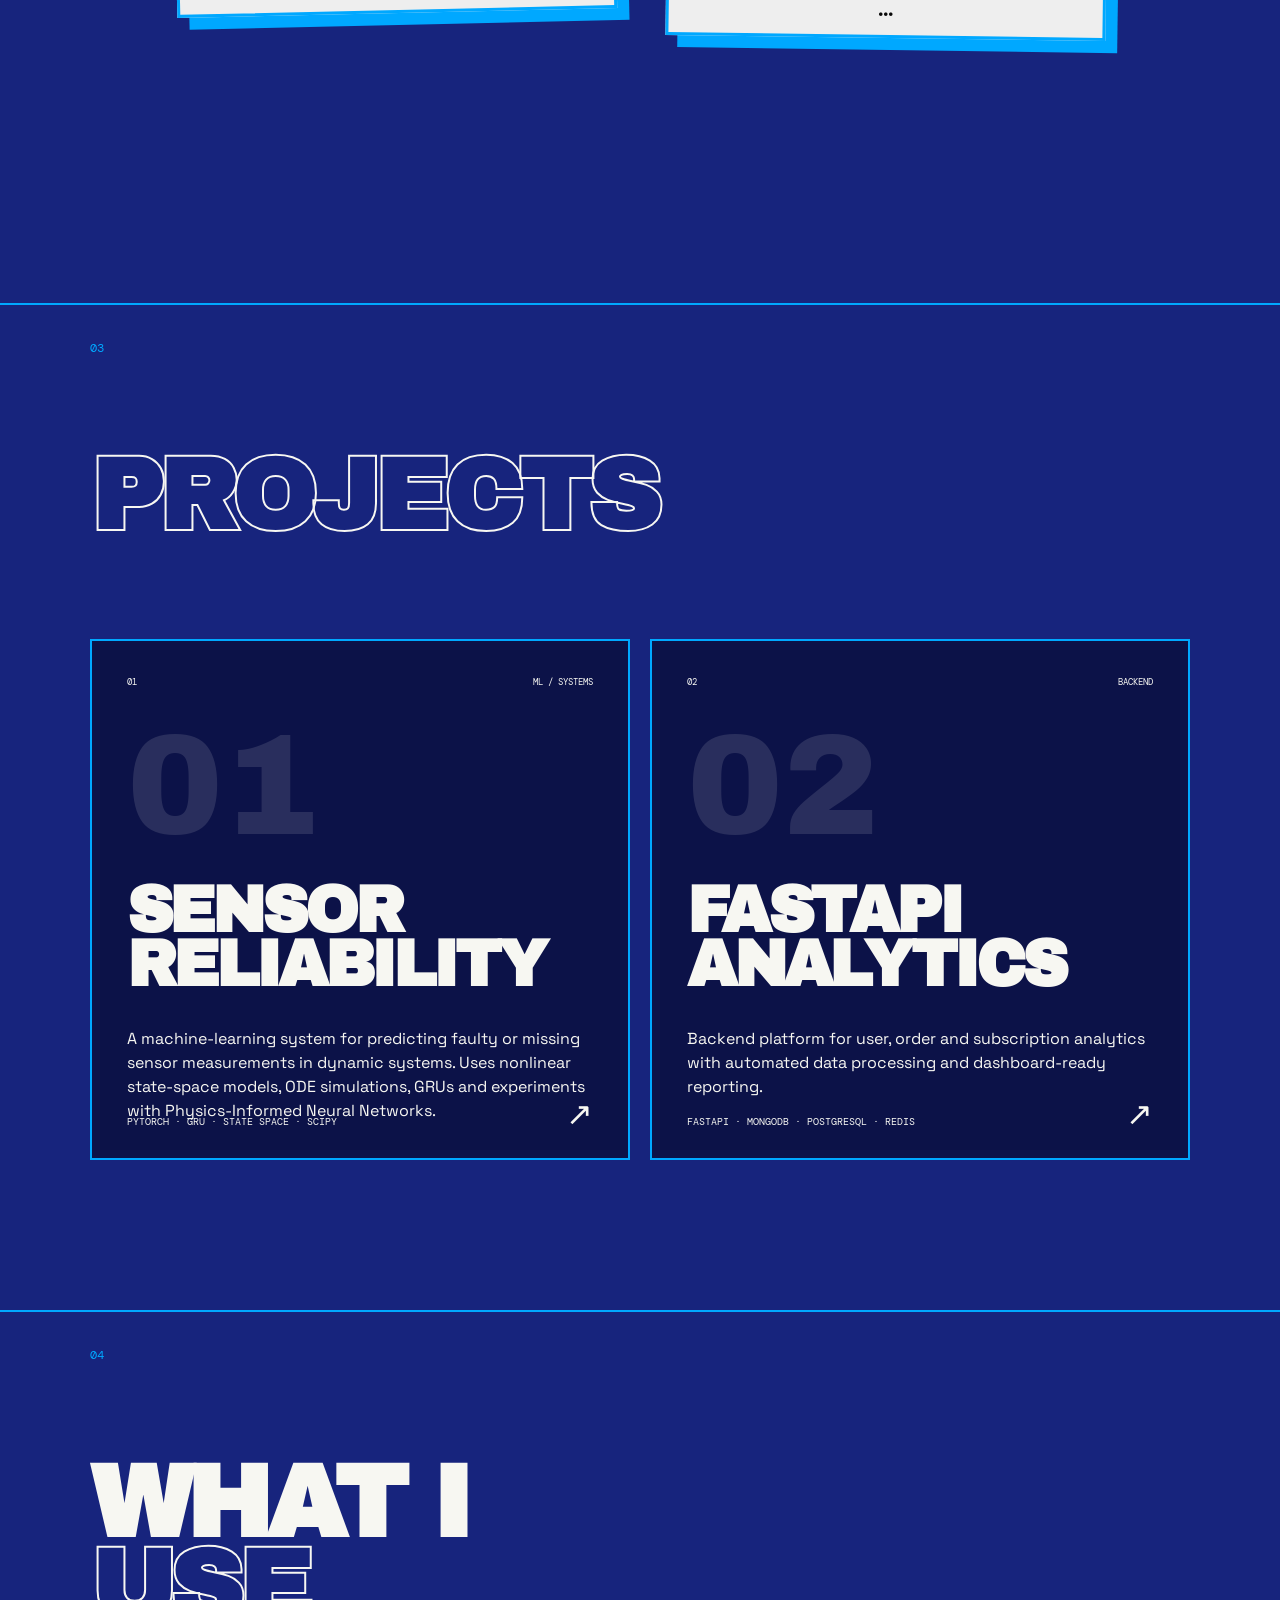
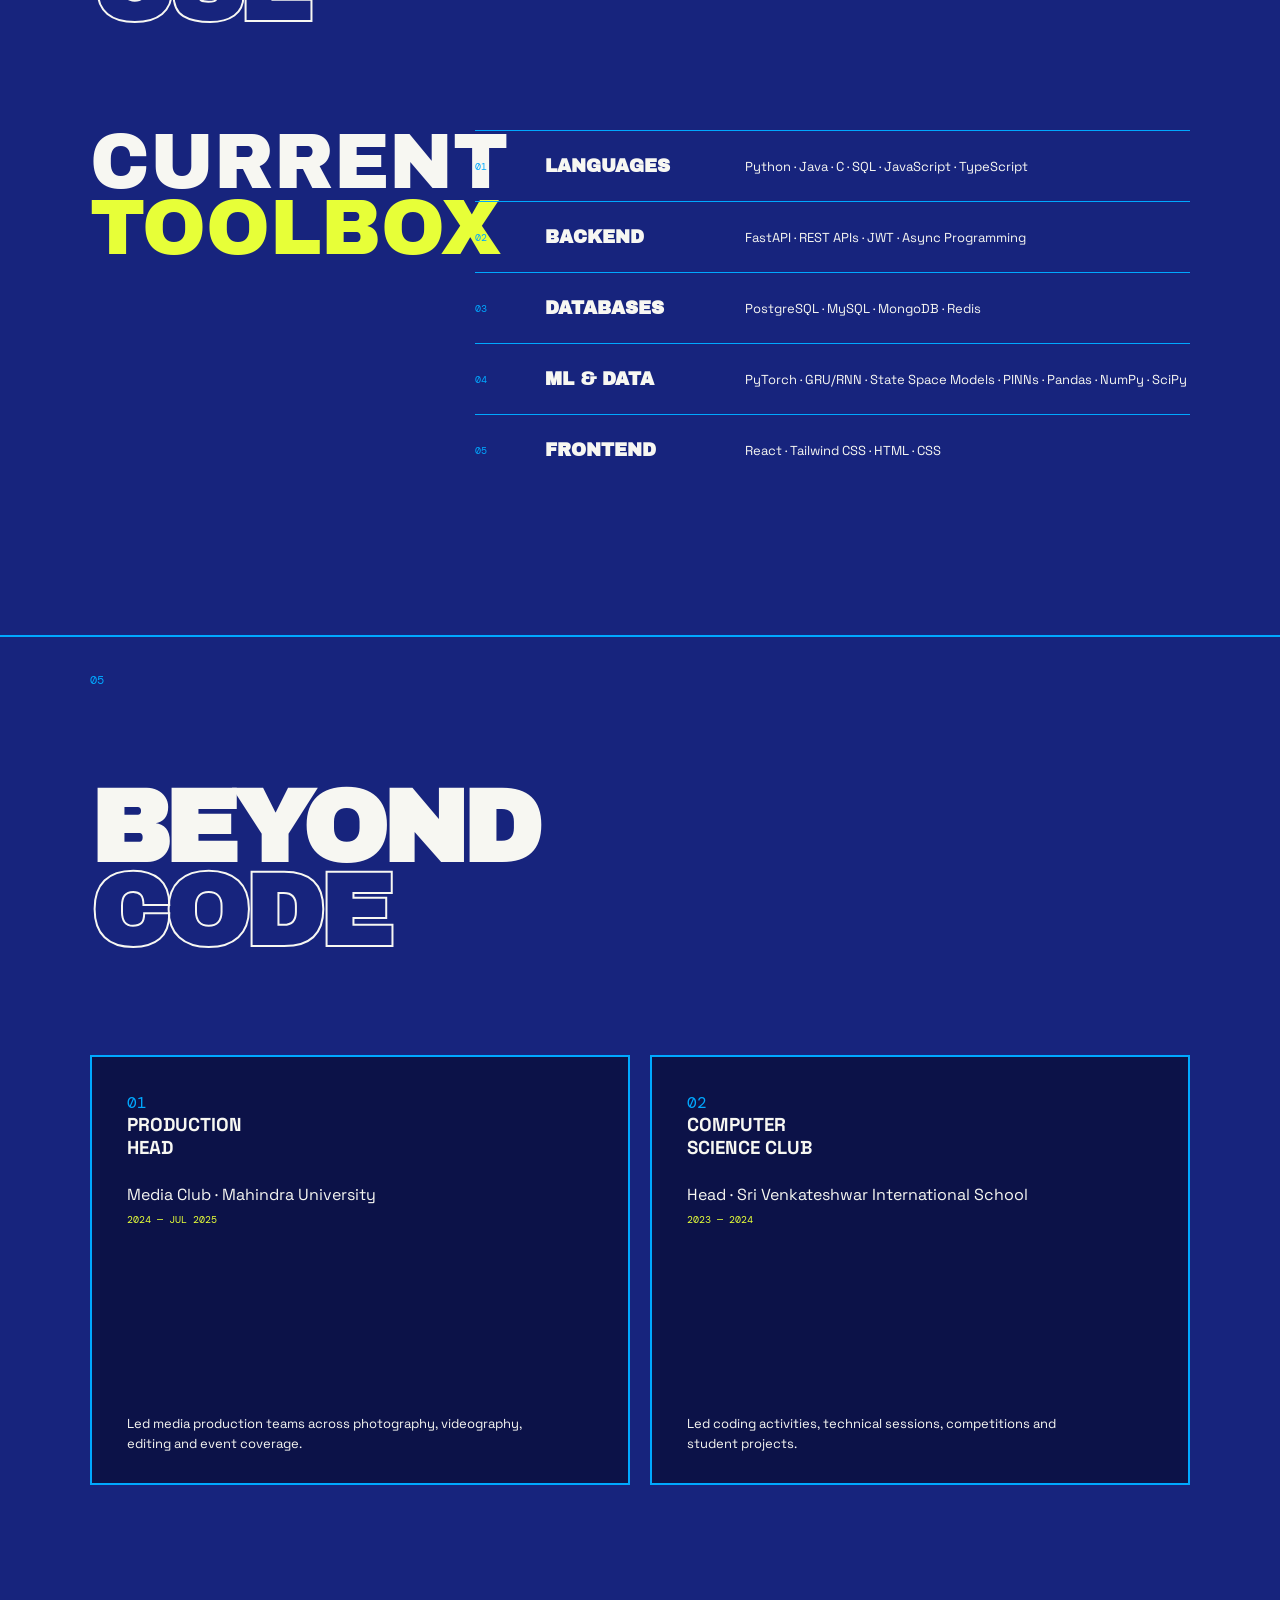
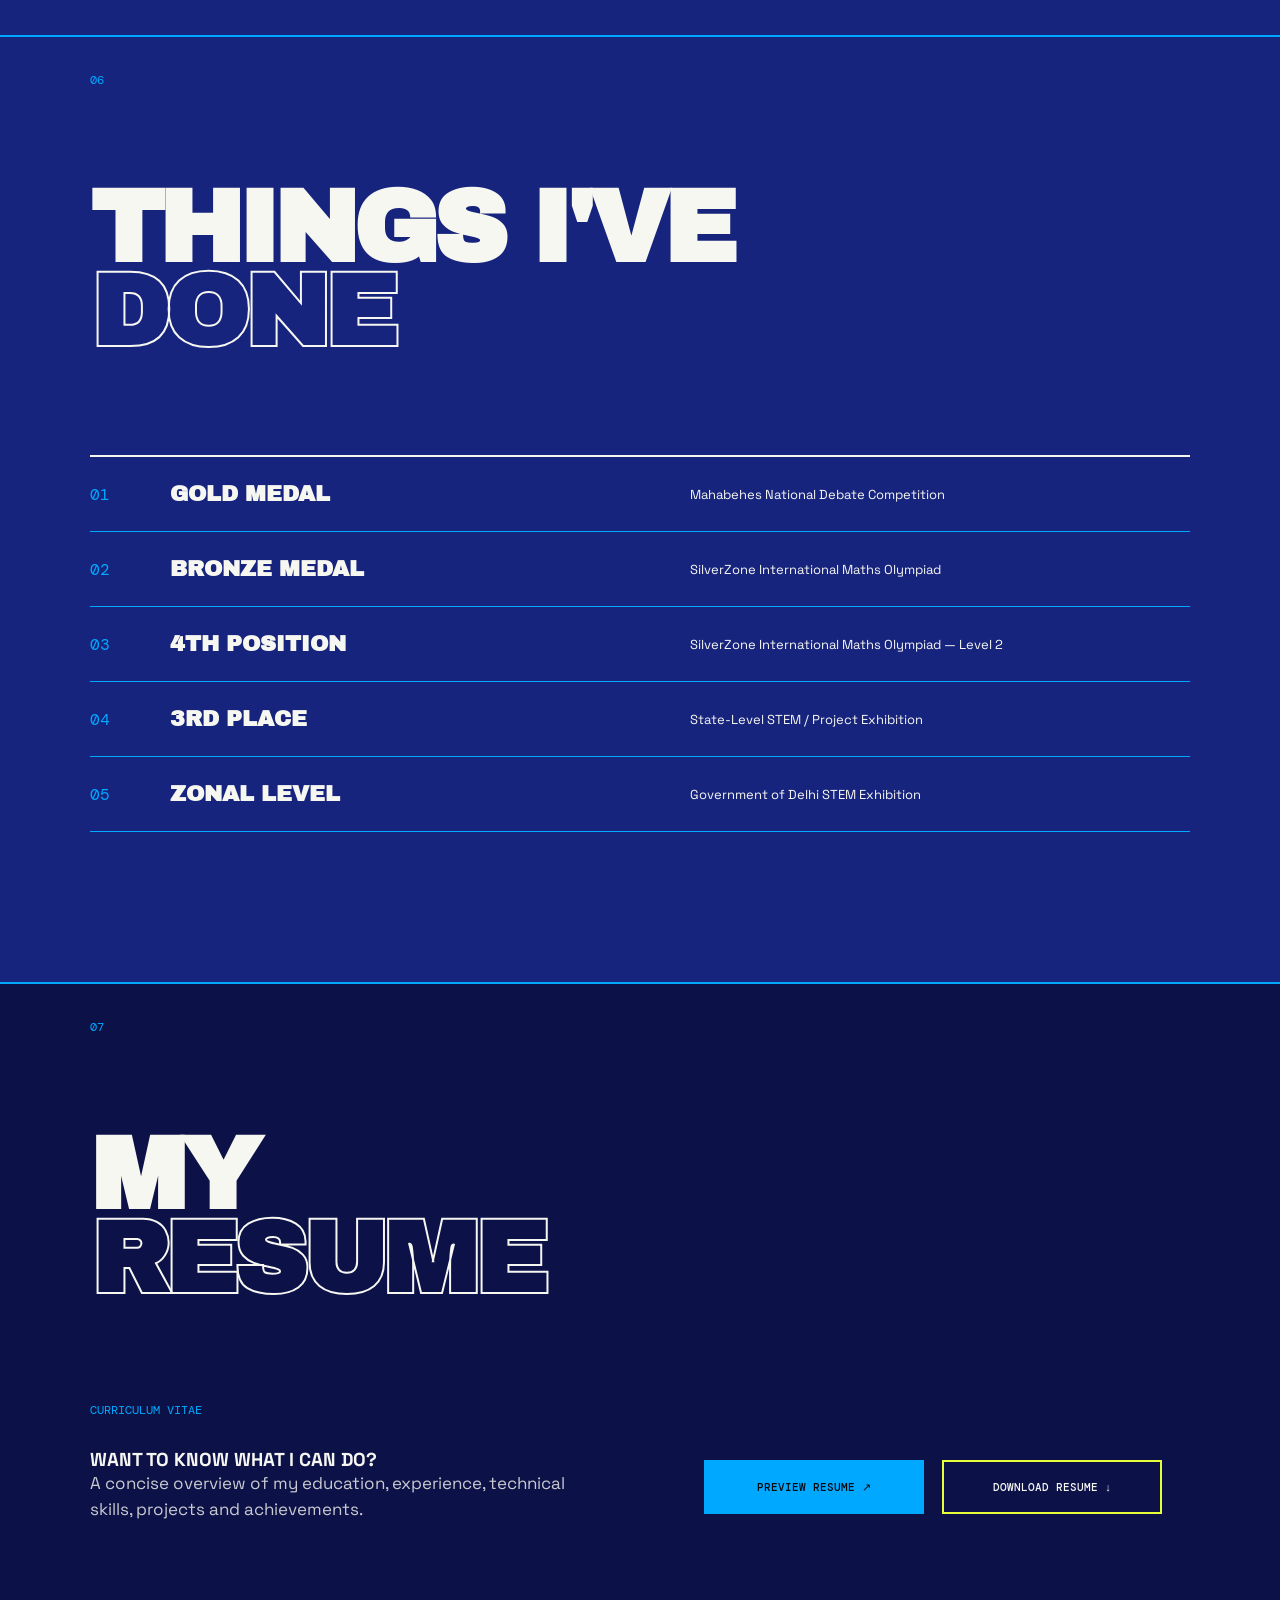
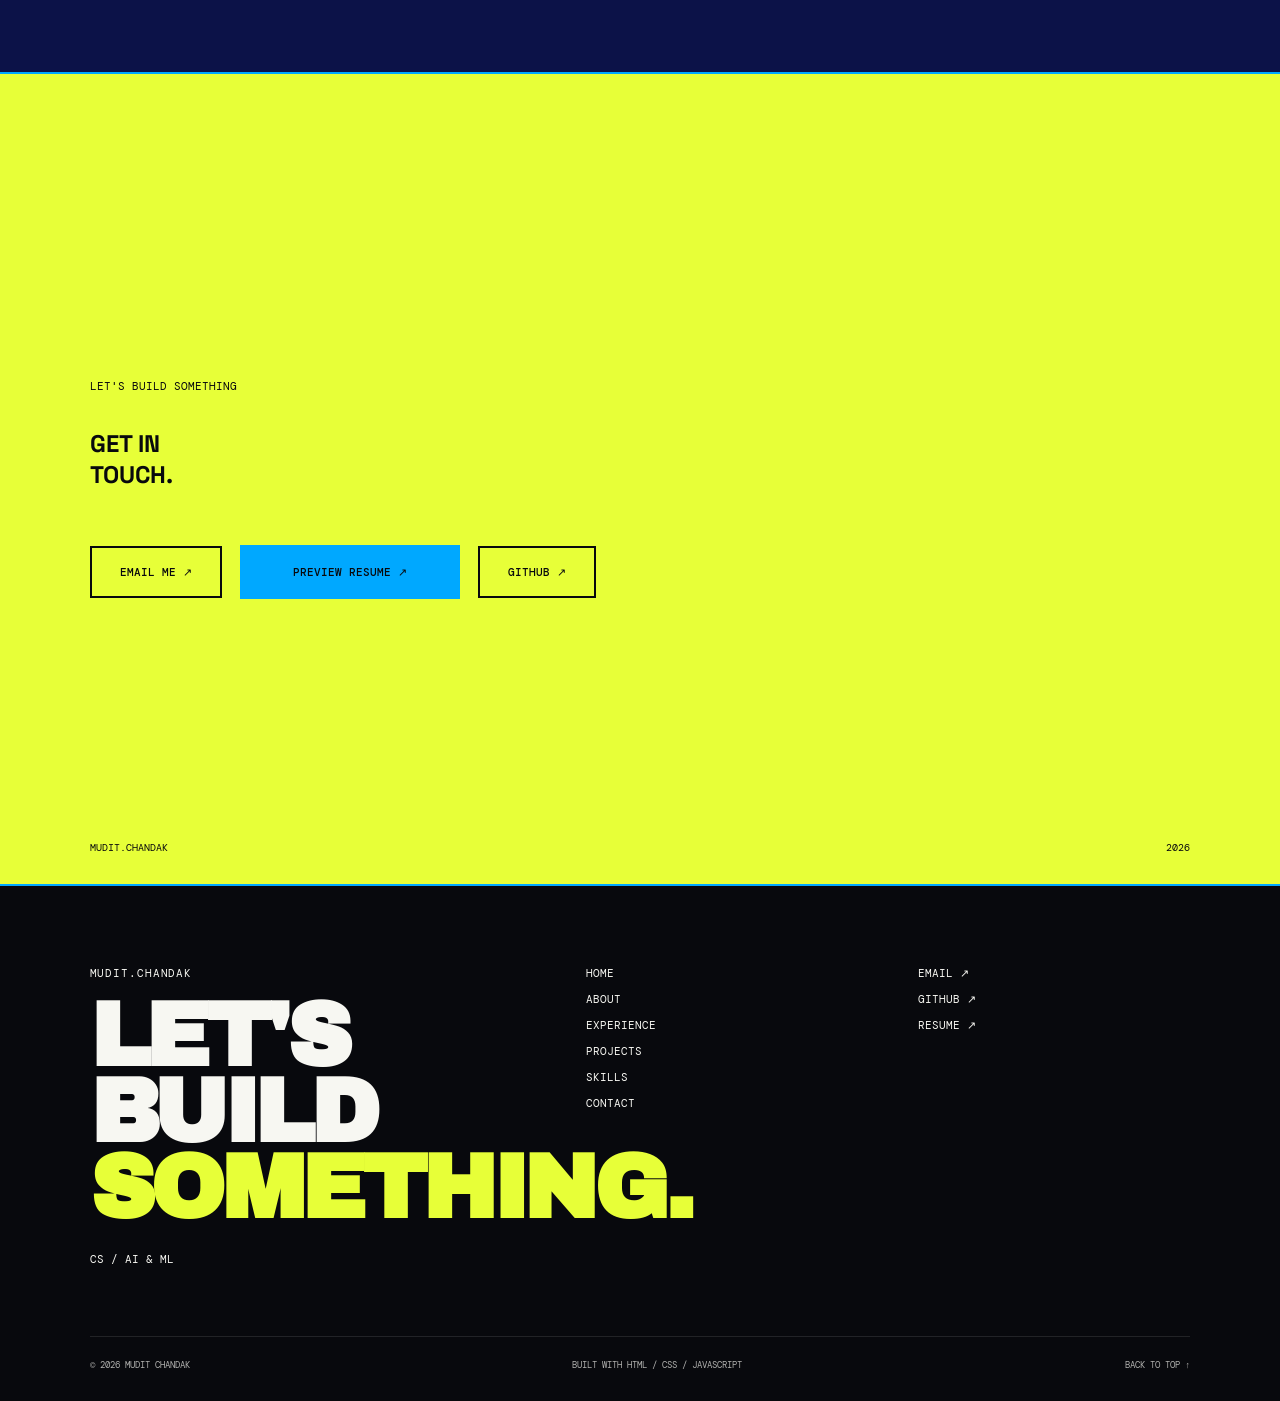
==== commit 3ba22ea1: "1st changes, mordernised the site + scalable" ====
--- a/index.html
+++ b/index.html
@@ -1,1098 +1,1041 @@
 <!DOCTYPE html>
 <html lang="en">
 <head>
-  <meta charset="UTF-8" />
-  <meta name="viewport" content="width=device-width, initial-scale=1.0" />
+  <meta charset="UTF-8">
+  <meta name="viewport" content="width=device-width, initial-scale=1.0">
 
   <title>Mudit Chandak — Portfolio</title>
 
+  <!-- Fonts -->
   <link rel="preconnect" href="https://fonts.googleapis.com">
   <link rel="preconnect" href="https://fonts.gstatic.com" crossorigin>
-  <link href="https://fonts.googleapis.com/css2?family=Archivo+Black&family=DM+Mono:wght@400;500&family=Space+Grotesk:wght@400;500;600;700&display=swap" rel="stylesheet">
-
-  <link rel="stylesheet" href="style.css" />
+  <link
+    href="https://fonts.googleapis.com/css2?family=Archivo+Black&family=DM+Mono:wght@400;500&family=Space+Grotesk:wght@400;500;600;700&display=swap"
+    rel="stylesheet"
+  >
+
+  <!-- Styles -->
+  <link rel="stylesheet" href="style.css">
 </head>
 
 <body>
 
-  <!-- ================= HERO ================= -->
-
-  <main class="hero" id="home">
-
-    <div class="hero-grid"></div>
-
-    <div class="polaroid">
-      <div class="polaroid-image">
-        <div class="image-placeholder">
-          <span>YOUR<br>IMAGE</span>
-        </div>
-      </div>
-
-      <div class="polaroid-caption">
-        MUDIT / 2026
-      </div>
+  <!-- =====================================================
+       NAVIGATION
+       ===================================================== -->
+
+  <nav class="site-nav" aria-label="Main navigation">
+    <a href="#home" class="nav-logo">MUDIT.CHANDAK</a>
+
+    <div class="nav-links">
+      <a href="#about">ABOUT</a>
+      <a href="#experience">WORK</a>
+      <a href="#projects">PROJECTS</a>
+      <a href="#skills">SKILLS</a>
+      <a href="#leadership">BEYOND</a>
+      <a href="#resume">RESUME</a>
+      <a href="#contact">CONTACT ↗</a>
+      <a
+        href="https://github.com/mudittc"
+        target="_blank"
+        rel="noopener noreferrer"
+      >
+        GITHUB ↗
+      </a>
     </div>
-
-    <div class="hero-content">
-
-      <div class="hero-name">
-        <span>MUDIT</span>
-        <span>CHANDAK</span>
-      </div>
-
-      <div class="hero-line"></div>
-
-      <button class="enter-button" id="enterButton">
-        CLICK TO KNOW MORE
-        <span>↘</span>
-      </button>
-
-    </div>
-
-    <div class="hero-meta">
-      <span>CS / AI & ML</span>
-      <span>HYDERABAD, INDIA</span>
-      <span>2026</span>
-    </div>
-
-    <!-- Mini experience windows -->
-
-    <div class="window-stack">
-
-      <div class="mini-window window-one">
-        <div class="window-bar">
-          <div class="window-dots">
-            <i></i><i></i><i></i>
-          </div>
-          <span>experience.exe</span>
-        </div>
-
-        <div class="window-body">
-          <span class="window-label">CURRENT</span>
-
-          <h3>Emsys Energy Services</h3>
-
+  </nav>
+
+
+  <!-- =====================================================
+       MAIN CONTENT
+       ===================================================== -->
+
+  <main>
+
+    <!-- ===================================================
+         HERO
+         =================================================== -->
+
+    <section class="hero" id="home" aria-label="Introduction">
+      <div class="hero-grid" aria-hidden="true"></div>
+
+      <div class="polaroid">
+        <div class="polaroid-image">
+          <img src="assets/photo.JPG" alt="Mudit Chandak">
+        </div>
+
+        <div class="polaroid-caption">
+          MUDIT / 2026
+        </div>
+      </div>
+
+      <div class="hero-content">
+        <h1 class="hero-name">
+          <span>MUDIT</span>
+          <span>CHANDAK</span>
+        </h1>
+
+        <div class="hero-line" aria-hidden="true"></div>
+
+        <button
+          class="enter-button"
+          id="enterButton"
+          type="button"
+        >
+          CLICK TO KNOW MORE
+          <span aria-hidden="true">↘</span>
+        </button>
+      </div>
+
+      <div class="hero-meta" aria-label="Profile information">
+        <span>CS / AI &amp; ML</span>
+        <span>HYDERABAD, INDIA</span>
+        <span>2026</span>
+      </div>
+
+      <div class="scroll-indicator" aria-hidden="true">
+        SCROLL
+        <span>↓</span>
+      </div>
+    </section>
+
+
+    <!-- ===================================================
+         ABOUT
+         =================================================== -->
+
+    <section class="section about-section" id="about">
+      <div class="section-number">01</div>
+
+      <h2 class="section-heading">
+        <span>ABOUT</span>
+        <span>ME</span>
+      </h2>
+
+      <div class="about-layout">
+        <div class="about-intro">
+          <p class="mono-label">WHO AM I?</p>
+
+          <h3>
+            I BUILD THINGS
+            <span>THAT ACTUALLY DO SOMETHING.</span>
+          </h3>
+        </div>
+
+        <div class="about-text">
           <p>
-            Research / Engineering Intern
+            I'm a Computer Science student specializing in AI &amp; Machine Learning,
+            with a growing interest in understanding how intelligent systems can be
+            applied to problems that are difficult to model directly. My work sits
+            somewhere between machine learning, research, and software engineering —
+            from building backend and data systems to experimenting with state-space
+            models, neural networks, and anomaly detection.
           </p>
 
-          <p class="small-text">
-            Hybrid power plants · Forecasting · DSM · Optimization
+          <p>
+            I'm particularly interested in problems where the data is noisy,
+            incomplete, or where we don't fully know what we're looking for. That
+            has led me toward projects involving sensor reliability and forecasting,
+            as well as a broader research project exploring how multiple astronomical
+            data sources can be combined to identify unusual patterns that individual
+            systems might miss. I enjoy taking open-ended problems, breaking them into
+            measurable pieces, and building systems that can actually test the ideas.
           </p>
-        </div>
-
-        <div class="window-footer">•••</div>
-      </div>
-
-
-      <div class="mini-window window-two">
-        <div class="window-bar">
-          <div class="window-dots">
-            <i></i><i></i><i></i>
-          </div>
-          <span>experience.exe</span>
-        </div>
-
-        <div class="window-body">
-          <span class="window-label">PREVIOUS</span>
-
-          <h3>OptionX</h3>
-
-          <p>
-            Software Engineering Intern
-          </p>
-
-          <p class="small-text">
-            FastAPI · PostgreSQL · Redis · Financial Data
-          </p>
-        </div>
-
-        <div class="window-footer">•••</div>
-      </div>
-
-    </div>
-
-    <div class="scroll-indicator">
-      SCROLL
-      <span>↓</span>
-    </div>
-
-  </main>
-
-
-  <!-- ================= ABOUT ================= -->
-
-  <section class="section about-section" id="about">
-
-    <div class="section-number">01</div>
-
-    <div class="section-heading">
-      <span>ABOUT</span>
-      <span>ME</span>
-    </div>
-
-    <div class="about-layout">
-
-      <div class="about-intro">
-        <p class="mono-label">WHO AM I?</p>
-
-        <h2>
-          I BUILD THINGS
-          <span>THAT ACTUALLY DO SOMETHING.</span>
-        </h2>
-      </div>
-
-      <div class="about-text">
-        <p>
-          I'm a Computer Science student specializing in
-          Artificial Intelligence & Machine Learning at
-          Mahindra University.
-        </p>
-
-        <p>
-          I enjoy working across backend systems, machine
-          learning and data-driven applications — especially
-          when software meets a real-world engineering problem.
-        </p>
-
-        <div class="about-facts">
-          <div>
-            <span>01</span>
-            <p>Backend Development</p>
-          </div>
-
-          <div>
-            <span>02</span>
-            <p>Machine Learning</p>
-          </div>
-
-          <div>
-            <span>03</span>
-            <p>Systems & Data</p>
-          </div>
-        </div>
-      </div>
-
-    </div>
-
-  </section>
-
-
-  <!-- ================= EXPERIENCE ================= -->
-
-  <section class="section experience-section" id="experience">
-
-    <div class="section-number">02</div>
-
-    <div class="section-heading">
+
+          <div class="about-facts">
+            <div>
+              <span>01</span>
+              <p>Backend Development</p>
+            </div>
+            <div>
+              <span>02</span>
+              <p>Machine Learning</p>
+            </div>
+            <div>
+              <span>03</span>
+              <p>Systems &amp; Data</p>
+            </div>
+          </div>
+        </div>
+      </div>
+    </section>
+
+
+    <!-- ===================================================
+         EXPERIENCE
+         =================================================== -->
+
+    <section class="section experience-section" id="experience">
+      <div class="section-number">02</div>
+
+      <h2 class="section-heading">
         <span>WORK</span>
         <span>EXPERIENCE</span>
+      </h2>
+
+      <div class="experience-windows">
+
+        <!-- Emsys -->
+        <button
+          class="experience-window current"
+          data-modal="emsysModal"
+          type="button"
+        >
+          <div class="window-bar">
+            <div class="window-dots" aria-hidden="true">
+              <i></i>
+              <i></i>
+              <i></i>
+            </div>
+            <span>experience.exe</span>
+          </div>
+
+          <div class="experience-window-body">
+            <span class="window-label">CURRENT</span>
+
+            <h3>Emsys Energy Services</h3>
+            <h4>Research / Engineering Intern</h4>
+
+            <p>
+              Hybrid power plants · Forecasting · DSM · Optimization
+            </p>
+          </div>
+
+          <div class="window-footer" aria-hidden="true">
+            <span>•••</span>
+          </div>
+        </button>
+
+        <!-- OptionX -->
+        <button
+          class="experience-window previous"
+          data-modal="optionxModal"
+          type="button"
+        >
+          <div class="window-bar">
+            <div class="window-dots" aria-hidden="true">
+              <i></i>
+              <i></i>
+              <i></i>
+            </div>
+            <span>experience.exe</span>
+          </div>
+
+          <div class="experience-window-body">
+            <span class="window-label">PREVIOUS</span>
+
+            <h3>OptionX</h3>
+            <h4>Software Engineering Intern</h4>
+
+            <p>
+              FastAPI · PostgreSQL · Redis · Financial Data
+            </p>
+          </div>
+
+          <div class="window-footer" aria-hidden="true">
+            <span>•••</span>
+          </div>
+        </button>
+
+      </div>
+    </section>
+
+
+    <!-- ===================================================
+         PROJECTS
+         =================================================== -->
+
+    <section class="section projects-section" id="projects">
+      <div class="section-number">03</div>
+
+      <h2 class="section-heading">
+        <span>PROJECTS</span>
+      </h2>
+
+      <div class="projects-grid">
+
+        <!-- Project 01 -->
+        <article
+          class="project-card"
+          data-modal="sensorModal"
+          tabindex="0"
+          role="button"
+          aria-label="Open Sensor Reliability project"
+        >
+          <div class="project-top">
+            <span>01</span>
+            <span>ML / SYSTEMS</span>
+          </div>
+
+          <div class="project-number" aria-hidden="true">01</div>
+
+          <h3>
+            SENSOR
+            <br>
+            RELIABILITY
+          </h3>
+
+          <p>
+            A machine-learning system for predicting faulty or missing sensor
+            measurements in dynamic systems. Uses nonlinear state-space models,
+            ODE simulations, GRUs and experiments with Physics-Informed Neural Networks.
+          </p>
+
+          <div class="project-tech">
+            PYTORCH · GRU · STATE SPACE · SCIPY
+          </div>
+
+          <div class="project-arrow" aria-hidden="true">↗</div>
+        </article>
+
+
+        <!-- Project 02 -->
+        <article
+          class="project-card"
+          data-modal="fastapiModal"
+          tabindex="0"
+          role="button"
+          aria-label="Open FastAPI Analytics project"
+        >
+          <div class="project-top">
+            <span>02</span>
+            <span>BACKEND</span>
+          </div>
+
+          <div class="project-number" aria-hidden="true">02</div>
+
+          <h3>
+            FASTAPI
+            <br>
+            ANALYTICS
+          </h3>
+
+          <p>
+            Backend platform for user, order and subscription analytics with
+            automated data processing and dashboard-ready reporting.
+          </p>
+
+          <div class="project-tech">
+            FASTAPI · MONGODB · POSTGRESQL · REDIS
+          </div>
+
+          <div class="project-arrow" aria-hidden="true">↗</div>
+        </article>
+
+
+        <!-- ADD FUTURE PROJECTS HERE -->
+
+      </div>
+    </section>
+
+
+    <!-- ===================================================
+         SKILLS
+         =================================================== -->
+
+    <section class="section skills-section" id="skills">
+      <div class="section-number">04</div>
+
+      <h2 class="section-heading">
+        <span>WHAT I</span>
+        <span>USE</span>
+      </h2>
+
+      <div class="skills-layout">
+        <div class="skills-statement">
+          <p>
+            CURRENT
+            <br>
+            <span>TOOLBOX</span>
+          </p>
+        </div>
+
+        <div class="skills-list">
+
+          <div class="skill-row">
+            <span>01</span>
+            <h3>LANGUAGES</h3>
+            <p>Python · Java · C · SQL · JavaScript · TypeScript</p>
+          </div>
+
+          <div class="skill-row">
+            <span>02</span>
+            <h3>BACKEND</h3>
+            <p>FastAPI · REST APIs · JWT · Async Programming</p>
+          </div>
+
+          <div class="skill-row">
+            <span>03</span>
+            <h3>DATABASES</h3>
+            <p>PostgreSQL · MySQL · MongoDB · Redis</p>
+          </div>
+
+          <div class="skill-row">
+            <span>04</span>
+            <h3>ML &amp; DATA</h3>
+            <p>PyTorch · GRU/RNN · State Space Models · PINNs · Pandas · NumPy · SciPy</p>
+          </div>
+
+          <div class="skill-row">
+            <span>05</span>
+            <h3>FRONTEND</h3>
+            <p>React · Tailwind CSS · HTML · CSS</p>
+          </div>
+
+        </div>
+      </div>
+    </section>
+
+
+    <!-- ===================================================
+         LEADERSHIP / BEYOND CODE
+         =================================================== -->
+
+    <section class="section leadership-section" id="leadership">
+      <div class="section-number">05</div>
+
+      <h2 class="section-heading">
+        <span>BEYOND</span>
+        <span>CODE</span>
+      </h2>
+
+      <div class="leadership-grid">
+
+        <article class="leadership-card">
+          <span class="card-number">01</span>
+
+          <h3>
+            PRODUCTION
+            <br>
+            HEAD
+          </h3>
+
+          <p>Media Club · Mahindra University</p>
+          <span class="date">2024 — JUL 2025</span>
+
+          <div class="card-description">
+            Led media production teams across photography,
+            videography, editing and event coverage.
+          </div>
+        </article>
+
+
+        <article class="leadership-card">
+          <span class="card-number">02</span>
+
+          <h3>
+            COMPUTER
+            <br>
+            SCIENCE CLUB
+          </h3>
+
+          <p>Head · Sri Venkateshwar International School</p>
+          <span class="date">2023 — 2024</span>
+
+          <div class="card-description">
+            Led coding activities, technical sessions,
+            competitions and student projects.
+          </div>
+        </article>
+
+      </div>
+    </section>
+
+
+    <!-- ===================================================
+         ACHIEVEMENTS
+         =================================================== -->
+
+    <section class="section achievements-section" id="achievements">
+      <div class="section-number">06</div>
+
+      <h2 class="section-heading">
+        <span>THINGS I'VE</span>
+        <span>DONE</span>
+      </h2>
+
+      <div class="achievement-list">
+
+        <div class="achievement">
+          <span>01</span>
+          <h3>GOLD MEDAL</h3>
+          <p>Mahabehes National Debate Competition</p>
+        </div>
+
+        <div class="achievement">
+          <span>02</span>
+          <h3>BRONZE MEDAL</h3>
+          <p>SilverZone International Maths Olympiad</p>
+        </div>
+
+        <div class="achievement">
+          <span>03</span>
+          <h3>4TH POSITION</h3>
+          <p>SilverZone International Maths Olympiad — Level 2</p>
+        </div>
+
+        <div class="achievement">
+          <span>04</span>
+          <h3>3RD PLACE</h3>
+          <p>State-Level STEM / Project Exhibition</p>
+        </div>
+
+        <div class="achievement">
+          <span>05</span>
+          <h3>ZONAL LEVEL</h3>
+          <p>Government of Delhi STEM Exhibition</p>
+        </div>
+
+      </div>
+    </section>
+
+
+    <!-- ===================================================
+         RESUME
+         =================================================== -->
+
+    <section class="resume-section" id="resume">
+      <div class="section-number">07</div>
+
+      <h2 class="section-heading">
+        <span>MY</span>
+        <span>RESUME</span>
+      </h2>
+
+      <div class="resume-content">
+        <div class="resume-intro">
+          <p class="mono-label">CURRICULUM VITAE</p>
+
+          <h3>
+            WANT TO KNOW
+            <span>WHAT I CAN DO?</span>
+          </h3>
+
+          <p>
+            A concise overview of my education, experience,
+            technical skills, projects and achievements.
+          </p>
+        </div>
+
+        <div class="resume-actions">
+          <button
+            class="resume-button"
+            data-modal="resumeModal"
+            type="button"
+          >
+            PREVIEW RESUME ↗
+          </button>
+
+          <a
+            href="assets/resume.pdf"
+            download="Mudit_Chandak_Resume.pdf"
+            class="resume-button resume-download"
+          >
+            DOWNLOAD RESUME ↓
+          </a>
+        </div>
+      </div>
+    </section>
+
+
+    <!-- ===================================================
+         CONTACT
+         =================================================== -->
+
+    <section class="contact-section" id="contact">
+      <p class="contact-eyebrow">LET'S BUILD SOMETHING</p>
+
+      <h2>
+        GET IN
+        <br>
+        <span>TOUCH.</span>
+      </h2>
+
+      <div class="contact-actions">
+        <a
+          href="mailto:mudit.chandak32007@gmail.com"
+          class="contact-button"
+        >
+          EMAIL ME ↗
+        </a>
+
+        <button
+          class="resume-button"
+          data-modal="resumeModal"
+          type="button"
+        >
+          PREVIEW RESUME ↗
+        </button>
+
+        <a
+          href="https://github.com/mudittc"
+          target="_blank"
+          rel="noopener noreferrer"
+          class="contact-social"
+        >
+          GITHUB ↗
+        </a>
+      </div>
+
+      <div class="contact-bottom">
+        <span>MUDIT.CHANDAK</span>
+        <span>2026</span>
+      </div>
+    </section>
+
+  </main>
+
+    <footer class="site-footer">
+
+    <div class="footer-main">
+
+      <div class="footer-brand">
+        <p class="footer-kicker">
+          MUDIT.CHANDAK
+        </p>
+
+        <h2>
+          LET'S BUILD
+          <br>
+          <span>SOMETHING.</span>
+        </h2>
+
+        <p class="footer-role">
+          CS / AI &amp; ML
+        </p>
+      </div>
+
+
+      <nav
+        class="footer-nav"
+        aria-label="Footer navigation"
+      >
+        <a href="#home">HOME</a>
+        <a href="#about">ABOUT</a>
+        <a href="#experience">EXPERIENCE</a>
+        <a href="#projects">PROJECTS</a>
+        <a href="#skills">SKILLS</a>
+        <a href="#contact">CONTACT</a>
+      </nav>
+
+
+      <div class="footer-links">
+
+        <a href="mailto:mudit.chandak32007@gmail.com">
+          EMAIL ↗
+        </a>
+
+        <a
+          href="https://github.com/mudittc"
+          target="_blank"
+          rel="noopener noreferrer"
+        >
+          GITHUB ↗
+        </a>
+
+        <button
+          type="button"
+          data-modal="resumeModal"
+        >
+          RESUME ↗
+        </button>
+
+      </div>
+
     </div>
 
-    <div class="experience-windows">
-
-        <!-- EMSYS -->
+
+    <div class="footer-bottom">
+
+      <span>
+        © 2026 MUDIT CHANDAK
+      </span>
+
+      <span>
+        BUILT WITH HTML / CSS / JAVASCRIPT
+      </span>
+
+      <a href="#home">
+        BACK TO TOP ↑
+      </a>
+
+    </div>
+
+  </footer>
+
+
+  <!-- =====================================================
+       MODALS
+       ===================================================== -->
+
+  <!-- Resume PDF -->
+  <div
+    class="modal"
+    id="resumeModal"
+    aria-hidden="true"
+  >
+    <div class="modal-window resume-pdf-window">
+      <div class="modal-window-bar">
+        <div class="modal-window-title">
+          <div class="window-dots" aria-hidden="true">
+            <i></i>
+            <i></i>
+            <i></i>
+          </div>
+
+          <span>mudit_resume.pdf</span>
+        </div>
 
         <button
-        class="experience-window current"
-        data-modal="emsysModal"
-        >
-
-        <div class="window-bar">
-
-            <div class="window-dots">
-            <i></i>
-            <i></i>
-            <i></i>
-            </div>
-
-            <span>experience.exe</span>
-
-        </div>
-
-        <div class="experience-window-body">
-
-            <span class="window-label">
-            CURRENT
-            </span>
-
-            <h2>Emsys Energy Services</h2>
-
-            <h3>Research / Engineering Intern</h3>
-
-            <p>
-            Hybrid power plants · Forecasting · DSM · Optimization
-            </p>
-
-        </div>
-
-        <div class="window-footer">
-            <span>•••</span>
-        </div>
-
+          class="modal-close"
+          type="button"
+          aria-label="Close resume preview"
+        >
+          ×
         </button>
-
-
-        <!-- OPTIONX -->
+      </div>
+
+      <div class="resume-pdf-viewer">
+        <iframe
+          src="assets/resume.pdf"
+          title="Mudit Chandak Resume"
+        ></iframe>
+      </div>
+    </div>
+  </div>
+
+
+  <!-- ===================================================
+       EXPERIENCE MODALS
+       =================================================== -->
+
+  <!-- Emsys -->
+  <div class="modal" id="emsysModal" aria-hidden="true">
+    <div class="modal-window">
+
+      <div class="modal-window-bar">
+        <div class="modal-window-title">
+          <div class="window-dots" aria-hidden="true">
+            <i></i>
+            <i></i>
+            <i></i>
+          </div>
+
+          <span>emsys.exe</span>
+        </div>
 
         <button
-        class="experience-window previous"
-        data-modal="optionxModal"
-        >
-
-        <div class="window-bar">
-
-            <div class="window-dots">
-            <i></i>
-            <i></i>
-            <i></i>
-            </div>
-
-            <span>experience.exe</span>
-
-        </div>
-
-        <div class="experience-window-body">
-
-            <span class="window-label">
-            PREVIOUS
-            </span>
-
-            <h2>OptionX</h2>
-
-            <h3>Software Engineering Intern</h3>
-
-            <p>
-            FastAPI · PostgreSQL · Redis · Financial Data
-            </p>
-
-        </div>
-
-        <div class="window-footer">
-            <span>•••</span>
-        </div>
-
+          class="modal-close"
+          type="button"
+          aria-label="Close Emsys experience"
+        >
+          ×
         </button>
+      </div>
+
+      <div class="modal-content">
+        <div class="modal-meta">
+          <span>01 / EXPERIENCE</span>
+          <span>2026 — PRESENT</span>
+        </div>
+
+        <h2>EMSYS<br>ENERGY</h2>
+
+        <div class="modal-role">
+          Research / Engineering Intern
+        </div>
+
+        <p>
+          Working on generation and storage schedule optimization for hybrid
+          renewable power plants. The work involves understanding how solar,
+          wind and storage assets can be coordinated while accounting for
+          forecasting, power trading and India's Deviation Settlement Mechanism.
+        </p>
+
+        <div class="modal-detail-grid">
+          <div class="modal-detail">
+            <h4>WHAT I WORK ON</h4>
+            <ul>
+              <li>Generation &amp; storage scheduling</li>
+              <li>Renewable-energy forecasting</li>
+              <li>Power trading analysis</li>
+              <li>Deviation Settlement Mechanism</li>
+              <li>Hybrid power plant optimization</li>
+            </ul>
+          </div>
+
+          <div class="modal-detail">
+            <h4>FOCUS</h4>
+            <ul>
+              <li>Solar generation</li>
+              <li>Wind generation</li>
+              <li>Battery storage</li>
+              <li>Schedule optimization</li>
+              <li>Revenue optimization</li>
+            </ul>
+          </div>
+        </div>
+
+        <div class="modal-tags">
+          <span>OPTIMIZATION</span>
+          <span>FORECASTING</span>
+          <span>DSM</span>
+          <span>RENEWABLE ENERGY</span>
+        </div>
+      </div>
 
     </div>
-
-    </section>
-
-  <!-- ================= PROJECTS ================= -->
-
-  <section class="section projects-section" id="projects">
-
-    <div class="section-number">03</div>
-
-    <div class="section-heading">
-      <span>SELECTED</span>
-      <span>PROJECTS</span>
+  </div>
+
+
+  <!-- OptionX -->
+  <div class="modal" id="optionxModal" aria-hidden="true">
+    <div class="modal-window">
+
+      <div class="modal-window-bar">
+        <div class="modal-window-title">
+          <div class="window-dots" aria-hidden="true">
+            <i></i>
+            <i></i>
+            <i></i>
+          </div>
+
+          <span>optionx.exe</span>
+        </div>
+
+        <button
+          class="modal-close"
+          type="button"
+          aria-label="Close OptionX experience"
+        >
+          ×
+        </button>
+      </div>
+
+      <div class="modal-content">
+        <div class="modal-meta">
+          <span>02 / EXPERIENCE</span>
+          <span>JUN — JUL 2025</span>
+        </div>
+
+        <h2>OPTIONX</h2>
+
+        <div class="modal-role">
+          Software Engineering Intern
+        </div>
+
+        <p>
+          Worked on backend systems, financial analytics and automated
+          data-processing workflows. Built APIs and pipelines for handling
+          market and business data while contributing to dashboards and
+          automated reporting.
+        </p>
+
+        <div class="modal-detail-grid">
+          <div class="modal-detail">
+            <h4>WHAT I BUILT</h4>
+            <ul>
+              <li>FastAPI backend APIs</li>
+              <li>Automated data pipelines</li>
+              <li>Financial analytics systems</li>
+              <li>Market-data integrations</li>
+              <li>AI-powered newsletter pipeline</li>
+            </ul>
+          </div>
+
+          <div class="modal-detail">
+            <h4>TECHNOLOGY</h4>
+            <ul>
+              <li>Python &amp; FastAPI</li>
+              <li>PostgreSQL</li>
+              <li>Redis</li>
+              <li>SQLAlchemy</li>
+              <li>React &amp; Tailwind CSS</li>
+            </ul>
+          </div>
+        </div>
+
+        <div class="modal-tags">
+          <span>FASTAPI</span>
+          <span>PYTHON</span>
+          <span>POSTGRESQL</span>
+          <span>REDIS</span>
+          <span>REACT</span>
+        </div>
+      </div>
+
     </div>
-
-    <div class="projects-grid">
-
-      <!-- Project 01 -->
-
-      <article
-        class="project-card featured"
-        data-modal="sensorModal"
-        tabindex="0"
-        role="button"
-        >
-
-        <div class="project-top">
-          <span>01 / 03</span>
+  </div>
+
+
+  <!-- ===================================================
+       PROJECT MODALS
+       =================================================== -->
+
+  <!-- Sensor Reliability -->
+  <div class="modal" id="sensorModal" aria-hidden="true">
+    <div class="modal-window">
+
+      <div class="modal-window-bar">
+        <div class="modal-window-title">
+          <div class="window-dots" aria-hidden="true">
+            <i></i>
+            <i></i>
+            <i></i>
+          </div>
+
+          <span>sensor_reliability.exe</span>
+        </div>
+
+        <button
+          class="modal-close"
+          type="button"
+          aria-label="Close Sensor Reliability project"
+        >
+          ×
+        </button>
+      </div>
+
+      <div class="modal-content">
+        <div class="modal-meta">
+          <span>01 / PROJECT</span>
           <span>ML / SYSTEMS</span>
         </div>
 
-        <div class="project-number">01</div>
-
-        <h2>
-          SENSOR
-          <br>
-          RELIABILITY
-        </h2>
+        <h2>SENSOR<br>RELIABILITY</h2>
+
+        <div class="modal-role">
+          State Space Modeling + Neural Forecasting
+        </div>
 
         <p>
-          A machine-learning system for predicting faulty
-          or missing sensor measurements in dynamic systems.
-          Uses nonlinear state-space models, ODE simulations,
-          GRUs and experiments with Physics-Informed Neural Networks.
+          A machine-learning system designed to predict faulty or missing
+          sensor measurements in dynamic systems. The project combines
+          physical system simulation with neural forecasting models to
+          explore fault-tolerant state estimation.
         </p>
 
-        <div class="project-tech">
-          PYTORCH · GRU · STATE SPACE · SCIPY
-        </div>
-
-        <div class="project-arrow">↗</div>
-
-      </article>
-
-
-      <!-- Project 02 -->
-
-      <article
-        class="project-card"
-        data-modal="fastapiModal"
-        tabindex="0"
-        role="button"
-        >
-
-        <div class="project-top">
-          <span>02 / 03</span>
+        <div class="modal-detail-grid">
+          <div class="modal-detail">
+            <h4>WHAT I BUILT</h4>
+            <ul>
+              <li>Nonlinear state-space simulations</li>
+              <li>ODE-based system modeling</li>
+              <li>Noisy sensor datasets</li>
+              <li>GRU forecasting models</li>
+              <li>Variable physical parameters</li>
+            </ul>
+          </div>
+
+          <div class="modal-detail">
+            <h4>RESEARCH DIRECTION</h4>
+            <ul>
+              <li>Sensor failure prediction</li>
+              <li>Fault-tolerant systems</li>
+              <li>Physics-informed learning</li>
+              <li>PINN experimentation</li>
+              <li>Dynamic-system forecasting</li>
+            </ul>
+          </div>
+        </div>
+
+        <div class="modal-tags">
+          <span>PYTORCH</span>
+          <span>GRU</span>
+          <span>STATE SPACE</span>
+          <span>ODE</span>
+          <span>PINNs</span>
+          <span>SCIPY</span>
+        </div>
+      </div>
+
+    </div>
+  </div>
+
+
+  <!-- FastAPI Analytics -->
+  <div class="modal" id="fastapiModal" aria-hidden="true">
+    <div class="modal-window">
+
+      <div class="modal-window-bar">
+        <div class="modal-window-title">
+          <div class="window-dots" aria-hidden="true">
+            <i></i>
+            <i></i>
+            <i></i>
+          </div>
+
+          <span>analytics.exe</span>
+        </div>
+
+        <button
+          class="modal-close"
+          type="button"
+          aria-label="Close FastAPI Analytics project"
+        >
+          ×
+        </button>
+      </div>
+
+      <div class="modal-content">
+        <div class="modal-meta">
+          <span>02 / PROJECT</span>
           <span>BACKEND</span>
         </div>
 
-        <h2>
-          FASTAPI
-          <br>
-          ANALYTICS
-        </h2>
+        <h2>FASTAPI<br>ANALYTICS</h2>
+
+        <div class="modal-role">
+          Analytics &amp; Automation Platform
+        </div>
 
         <p>
-          Backend platform for user, order and subscription
-          analytics with automated data processing and
-          dashboard-ready reporting.
+          A backend platform for processing user, order and subscription
+          data and converting it into analytics and dashboard-ready reports.
         </p>
 
-        <div class="project-tech">
-          FASTAPI · MONGODB · POSTGRESQL · REDIS
-        </div>
-
-        <div class="project-arrow">↗</div>
-
-      </article>
-
-
-      <!-- Project 03 -->
-
-      <article
-        class="project-card"
-        data-modal="nfcModal"
-        tabindex="0"
-        role="button"
-        >
-
-        <div class="project-top">
-          <span>03 / 03</span>
-          <span>HARDWARE / SOFTWARE</span>
-        </div>
-
-        <h2>
-          NFC
-          <br>
-          HEALTHCARE
-        </h2>
-
-        <p>
-          NFC-based Android application for quickly accessing
-          essential patient information using an NFC card and
-          MySQL-backed records.
-        </p>
-
-        <div class="project-tech">
-          PYTHON · MYSQL · ANDROID · NFC
-        </div>
-
-        <div class="project-arrow">↗</div>
-
-      </article>
+        <div class="modal-detail-grid">
+          <div class="modal-detail">
+            <h4>FEATURES</h4>
+            <ul>
+              <li>User analytics</li>
+              <li>Order analytics</li>
+              <li>Subscription analysis</li>
+              <li>Automated reporting</li>
+              <li>Dashboard APIs</li>
+            </ul>
+          </div>
+
+          <div class="modal-detail">
+            <h4>STACK</h4>
+            <ul>
+              <li>FastAPI</li>
+              <li>Python</li>
+              <li>MongoDB</li>
+              <li>PostgreSQL</li>
+              <li>Redis</li>
+              <li>JWT authentication</li>
+            </ul>
+          </div>
+        </div>
+
+        <div class="modal-tags">
+          <span>FASTAPI</span>
+          <span>PYTHON</span>
+          <span>MONGODB</span>
+          <span>POSTGRESQL</span>
+          <span>REDIS</span>
+        </div>
+      </div>
 
     </div>
-
-  </section>
-
-
-  <!-- ================= SKILLS ================= -->
-
-  <section class="section skills-section" id="skills">
-
-    <div class="section-number">04</div>
-
-    <div class="section-heading">
-      <span>WHAT I</span>
-      <span>USE</span>
-    </div>
-
-    <div class="skills-layout">
-
-      <div class="skills-statement">
-        <p>
-          CURRENT
-          <br>
-          <span>TOOLBOX</span>
-        </p>
-      </div>
-
-      <div class="skills-list">
-
-        <div class="skill-row">
-          <span>01</span>
-          <h3>LANGUAGES</h3>
-          <p>Python · Java · C · SQL · JavaScript · TypeScript</p>
-        </div>
-
-        <div class="skill-row">
-          <span>02</span>
-          <h3>BACKEND</h3>
-          <p>FastAPI · REST APIs · JWT · Async Programming</p>
-        </div>
-
-        <div class="skill-row">
-          <span>03</span>
-          <h3>DATABASES</h3>
-          <p>PostgreSQL · MySQL · MongoDB · Redis</p>
-        </div>
-
-        <div class="skill-row">
-          <span>04</span>
-          <h3>ML & DATA</h3>
-          <p>PyTorch · GRU/RNN · State Space Models · PINNs · Pandas · NumPy · SciPy</p>
-        </div>
-
-        <div class="skill-row">
-          <span>05</span>
-          <h3>FRONTEND</h3>
-          <p>React · Tailwind CSS · HTML · CSS</p>
-        </div>
-
-      </div>
-
-    </div>
-
-  </section>
-
-
-  <!-- ================= LEADERSHIP ================= -->
-
-  <section class="section leadership-section" id="leadership">
-
-    <div class="section-number">05</div>
-
-    <div class="section-heading">
-      <span>BEYOND</span>
-      <span>CODE</span>
-    </div>
-
-    <div class="leadership-grid">
-
-      <div class="leadership-card">
-
-        <span class="card-number">01</span>
-
-        <h2>PRODUCTION<br>HEAD</h2>
-
-        <p>Media Club · Mahindra University</p>
-
-        <span class="date">2024 — JUL 2025</span>
-
-        <div class="card-description">
-          Led media production teams across photography,
-          videography, editing and event coverage.
-        </div>
-
-      </div>
-
-
-      <div class="leadership-card">
-
-        <span class="card-number">02</span>
-
-        <h2>COMPUTER<br>SCIENCE CLUB</h2>
-
-        <p>Head · Sri Venkateshwar International School</p>
-
-        <span class="date">2023 — 2024</span>
-
-        <div class="card-description">
-          Led coding activities, technical sessions,
-          competitions and student projects.
-        </div>
-
-      </div>
-
-    </div>
-
-  </section>
-
-
-  <!-- ================= ACHIEVEMENTS ================= -->
-
-  <section class="section achievements-section" id="achievements">
-
-    <div class="section-number">06</div>
-
-    <div class="section-heading">
-      <span>THINGS I'VE</span>
-      <span>DONE</span>
-    </div>
-
-    <div class="achievement-list">
-
-      <div class="achievement">
-        <span>01</span>
-        <h3>GOLD MEDAL</h3>
-        <p>Mahabehes National Debate Competition</p>
-      </div>
-
-      <div class="achievement">
-        <span>02</span>
-        <h3>BRONZE MEDAL</h3>
-        <p>SilverZone International Maths Olympiad</p>
-      </div>
-
-      <div class="achievement">
-        <span>03</span>
-        <h3>4TH POSITION</h3>
-        <p>SilverZone International Maths Olympiad — Level 2</p>
-      </div>
-
-      <div class="achievement">
-        <span>04</span>
-        <h3>3RD PLACE</h3>
-        <p>State-Level STEM / Project Exhibition</p>
-      </div>
-
-      <div class="achievement">
-        <span>05</span>
-        <h3>ZONAL LEVEL</h3>
-        <p>Government of Delhi STEM Exhibition</p>
-      </div>
-
-    </div>
-
-  </section>
-
-
-  <!-- ================= CONTACT ================= -->
-
-  <section class="contact-section" id="contact">
-
-    <div class="contact-eyebrow">
-      HAVE SOMETHING IN MIND?
-    </div>
-
-    <h1>
-      LET'S
-      <br>
-      <span>MAKE SOMETHING.</span>
-    </h1>
-
-    <a
-      href="mailto:mudit.chandak32007@gmail.com"
-      class="contact-button"
-    >
-      SAY HELLO ↗
-    </a>
-
-    <div class="contact-bottom">
-      <span>MUDIT CHANDAK</span>
-      <span>CS / AI & ML</span>
-      <span>2026</span>
-    </div>
-
-  </section>
+  </div>
 
   <!-- =====================================================
-        EXPERIENCE MODALS
-    ===================================================== -->
-
-
-    <!-- EMSYS -->
-
-    <div class="modal" id="emsysModal">
-
-    <div class="modal-window">
-
-        <div class="modal-window-bar">
-
-        <div class="modal-window-title">
-
-            <div class="window-dots">
-            <i></i>
-            <i></i>
-            <i></i>
-            </div>
-
-            <span>emsys.exe</span>
-
-        </div>
-
-        <button class="modal-close" aria-label="Close">
-            ×
-        </button>
-
-        </div>
-
-
-        <div class="modal-content">
-
-        <div class="modal-meta">
-            <span>01 / EXPERIENCE</span>
-            <span>2026 — PRESENT</span>
-        </div>
-
-        <h2>EMSYS<br>ENERGY</h2>
-
-        <div class="modal-role">
-            Research / Engineering Intern
-        </div>
-
-        <p>
-            Working on generation and storage schedule optimization
-            for hybrid renewable power plants. The work involves
-            understanding how solar, wind and storage assets can be
-            coordinated while accounting for forecasting, power
-            trading and India's Deviation Settlement Mechanism.
-        </p>
-
-
-        <div class="modal-detail-grid">
-
-            <div class="modal-detail">
-
-            <h4>WHAT I WORK ON</h4>
-
-            <ul>
-                <li>Generation & storage scheduling</li>
-                <li>Renewable-energy forecasting</li>
-                <li>Power trading analysis</li>
-                <li>Deviation Settlement Mechanism</li>
-                <li>Hybrid power plant optimization</li>
-            </ul>
-
-            </div>
-
-
-            <div class="modal-detail">
-
-            <h4>FOCUS</h4>
-
-            <ul>
-                <li>Solar generation</li>
-                <li>Wind generation</li>
-                <li>Battery storage</li>
-                <li>Schedule optimization</li>
-                <li>Revenue optimization</li>
-            </ul>
-
-            </div>
-
-        </div>
-
-
-        <div class="modal-tags">
-
-            <span>OPTIMIZATION</span>
-            <span>FORECASTING</span>
-            <span>DSM</span>
-            <span>RENEWABLE ENERGY</span>
-
-        </div>
-
-        </div>
-
-    </div>
-
-    </div>
-
-
-
-    <!-- OPTIONX -->
-
-    <div class="modal" id="optionxModal">
-
-    <div class="modal-window">
-
-        <div class="modal-window-bar">
-
-        <div class="modal-window-title">
-
-            <div class="window-dots">
-            <i></i>
-            <i></i>
-            <i></i>
-            </div>
-
-            <span>optionx.exe</span>
-
-        </div>
-
-        <button class="modal-close" aria-label="Close">
-            ×
-        </button>
-
-        </div>
-
-
-        <div class="modal-content">
-
-        <div class="modal-meta">
-            <span>02 / EXPERIENCE</span>
-            <span>JUN — JUL 2025</span>
-        </div>
-
-        <h2>OPTIONX</h2>
-
-        <div class="modal-role">
-            Software Engineering Intern
-        </div>
-
-        <p>
-            Worked on backend systems, financial analytics and
-            automated data-processing workflows. Built APIs and
-            pipelines for handling market and business data while
-            contributing to dashboards and automated reporting.
-        </p>
-
-
-        <div class="modal-detail-grid">
-
-            <div class="modal-detail">
-
-            <h4>WHAT I BUILT</h4>
-
-            <ul>
-                <li>FastAPI backend APIs</li>
-                <li>Automated data pipelines</li>
-                <li>Financial analytics systems</li>
-                <li>Market-data integrations</li>
-                <li>AI-powered newsletter pipeline</li>
-            </ul>
-
-            </div>
-
-
-            <div class="modal-detail">
-
-            <h4>TECHNOLOGY</h4>
-
-            <ul>
-                <li>Python & FastAPI</li>
-                <li>PostgreSQL</li>
-                <li>Redis</li>
-                <li>SQLAlchemy</li>
-                <li>React & Tailwind CSS</li>
-            </ul>
-
-            </div>
-
-        </div>
-
-
-        <div class="modal-tags">
-
-            <span>FASTAPI</span>
-            <span>PYTHON</span>
-            <span>POSTGRESQL</span>
-            <span>REDIS</span>
-            <span>REACT</span>
-
-        </div>
-
-        </div>
-
-    </div>
-
-    </div>
-
-     <!-- =====================================================
-        PROJECT MODALS
-    ===================================================== -->
-
-
-    <!-- SENSOR RELIABILITY -->
-
-    <div class="modal" id="sensorModal">
-
-    <div class="modal-window">
-
-        <div class="modal-window-bar">
-
-        <div class="modal-window-title">
-
-            <div class="window-dots">
-            <i></i>
-            <i></i>
-            <i></i>
-            </div>
-
-            <span>sensor_reliability.exe</span>
-
-        </div>
-
-        <button class="modal-close">×</button>
-
-        </div>
-
-
-        <div class="modal-content">
-
-        <div class="modal-meta">
-            <span>01 / PROJECT</span>
-            <span>ML / SYSTEMS</span>
-        </div>
-
-        <h2>SENSOR<br>RELIABILITY</h2>
-
-        <div class="modal-role">
-            State Space Modeling + Neural Forecasting
-        </div>
-
-        <p>
-            A machine-learning system designed to predict faulty or
-            missing sensor measurements in dynamic systems. The
-            project combines physical system simulation with neural
-            forecasting models to explore fault-tolerant state
-            estimation.
-        </p>
-
-
-        <div class="modal-detail-grid">
-
-            <div class="modal-detail">
-
-            <h4>WHAT I BUILT</h4>
-
-            <ul>
-                <li>Nonlinear state-space simulations</li>
-                <li>ODE-based system modeling</li>
-                <li>Noisy sensor datasets</li>
-                <li>GRU forecasting models</li>
-                <li>Variable physical parameters</li>
-            </ul>
-
-            </div>
-
-
-            <div class="modal-detail">
-
-            <h4>RESEARCH DIRECTION</h4>
-
-            <ul>
-                <li>Sensor failure prediction</li>
-                <li>Fault-tolerant systems</li>
-                <li>Physics-informed learning</li>
-                <li>PINN experimentation</li>
-                <li>Dynamic-system forecasting</li>
-            </ul>
-
-            </div>
-
-        </div>
-
-
-        <div class="modal-tags">
-
-            <span>PYTORCH</span>
-            <span>GRU</span>
-            <span>STATE SPACE</span>
-            <span>ODE</span>
-            <span>PINNs</span>
-            <span>SCIPY</span>
-
-        </div>
-
-        </div>
-
-    </div>
-
-    </div>
-
-
-
-    <!-- FASTAPI -->
-
-    <div class="modal" id="fastapiModal">
-
-    <div class="modal-window">
-
-        <div class="modal-window-bar">
-
-        <div class="modal-window-title">
-
-            <div class="window-dots">
-            <i></i>
-            <i></i>
-            <i></i>
-            </div>
-
-            <span>analytics.exe</span>
-
-        </div>
-
-        <button class="modal-close">×</button>
-
-        </div>
-
-
-        <div class="modal-content">
-
-        <div class="modal-meta">
-            <span>02 / PROJECT</span>
-            <span>BACKEND</span>
-        </div>
-
-        <h2>FASTAPI<br>ANALYTICS</h2>
-
-        <div class="modal-role">
-            Analytics & Automation Platform
-        </div>
-
-        <p>
-            A backend platform for processing user, order and
-            subscription data and converting it into analytics and
-            dashboard-ready reports.
-        </p>
-
-
-        <div class="modal-detail-grid">
-
-            <div class="modal-detail">
-
-            <h4>FEATURES</h4>
-
-            <ul>
-                <li>User analytics</li>
-                <li>Order analytics</li>
-                <li>Subscription analysis</li>
-                <li>Automated reporting</li>
-                <li>Dashboard APIs</li>
-            </ul>
-
-            </div>
-
-
-            <div class="modal-detail">
-
-            <h4>STACK</h4>
-
-            <ul>
-                <li>FastAPI</li>
-                <li>Python</li>
-                <li>MongoDB</li>
-                <li>PostgreSQL</li>
-                <li>Redis</li>
-                <li>JWT authentication</li>
-            </ul>
-
-            </div>
-
-        </div>
-
-
-        <div class="modal-tags">
-
-            <span>FASTAPI</span>
-            <span>PYTHON</span>
-            <span>MONGODB</span>
-            <span>POSTGRESQL</span>
-            <span>REDIS</span>
-
-        </div>
-
-        </div>
-
-    </div>
-
-    </div>
-
-
-
-    <!-- NFC -->
-
-    <div class="modal" id="nfcModal">
-
-    <div class="modal-window">
-
-        <div class="modal-window-bar">
-
-        <div class="modal-window-title">
-
-            <div class="window-dots">
-            <i></i>
-            <i></i>
-            <i></i>
-            </div>
-
-            <span>nfc_healthcare.exe</span>
-
-        </div>
-
-        <button class="modal-close">×</button>
-
-        </div>
-
-
-        <div class="modal-content">
-
-        <div class="modal-meta">
-            <span>03 / PROJECT</span>
-            <span>HARDWARE / SOFTWARE</span>
-        </div>
-
-        <h2>NFC<br>HEALTHCARE</h2>
-
-        <div class="modal-role">
-            NFC-Based Healthcare Record System
-        </div>
-
-        <p>
-            An NFC-based Android application designed to provide
-            quick access to essential patient information through
-            an NFC card backed by a MySQL database.
-        </p>
-
-
-        <div class="modal-detail-grid">
-
-            <div class="modal-detail">
-
-            <h4>FUNCTIONALITY</h4>
-
-            <ul>
-                <li>NFC card scanning</li>
-                <li>Patient record retrieval</li>
-                <li>Basic patient information</li>
-                <li>MySQL data storage</li>
-            </ul>
-
-            </div>
-
-
-            <div class="modal-detail">
-
-            <h4>STACK</h4>
-
-            <ul>
-                <li>Python</li>
-                <li>MySQL</li>
-                <li>Android</li>
-                <li>NFC</li>
-            </ul>
-
-            </div>
-
-        </div>
-
-
-        <div class="modal-tags">
-
-            <span>PYTHON</span>
-            <span>MYSQL</span>
-            <span>ANDROID</span>
-            <span>NFC</span>
-
-        </div>
-
-        </div>
-
-    </div>
-
-    </div>
-
+       JAVASCRIPT
+       ===================================================== -->
 
   <script src="script.js"></script>
 
 </body>
-</html>+</html>
--- a/style.css
+++ b/style.css
@@ -1,6 +1,11 @@
-/* =====================================================
-   VARIABLES
-===================================================== */
+/* =========================================================
+   MUDIT CHANDAK — PORTFOLIO
+   Cleaned / consolidated stylesheet
+   ========================================================= */
+
+/* =========================================================
+   1. VARIABLES + RESET
+   ========================================================= */
 
 :root {
   --blue: #17247d;
@@ -14,17 +19,20 @@
   --display: "Archivo Black", sans-serif;
   --body: "Space Grotesk", sans-serif;
   --mono: "DM Mono", monospace;
-}
-
-
-/* =====================================================
-   RESET
-===================================================== */
-
-* {
+
+  --nav-height: 64px;
+  --page-gap: 3vw;
+  --section-x: 7vw;
+  --border: 2px;
+  --transition: 0.25s ease;
+}
+
+*,
+*::before,
+*::after {
+  box-sizing: border-box;
   margin: 0;
   padding: 0;
-  box-sizing: border-box;
 }
 
 html {
@@ -32,10 +40,22 @@
 }
 
 body {
+  min-width: 320px;
+  overflow-x: hidden;
   background: var(--blue);
   color: var(--white);
   font-family: var(--body);
-  overflow-x: hidden;
+}
+
+body.modal-open {
+  overflow: hidden;
+}
+
+button,
+input,
+textarea,
+select {
+  font: inherit;
 }
 
 button,
@@ -44,20 +64,126 @@
 }
 
 button {
-  border: none;
-}
-
-
-/* =====================================================
-   HERO
-===================================================== */
+  border: 0;
+}
+
+a {
+  color: inherit;
+}
+
+img,
+iframe {
+  max-width: 100%;
+}
+
+img {
+  display: block;
+}
+
+
+/* =========================================================
+   2. NAVIGATION
+   ========================================================= */
+
+.site-nav {
+  position: fixed;
+  top: 18px;
+  left: 50%;
+  z-index: 9999;
+
+  width: calc(100% - 40px);
+  min-height: var(--nav-height);
+  padding: 14px 24px;
+
+  display: flex;
+  align-items: center;
+  justify-content: space-between;
+  gap: 24px;
+
+  background: var(--black);
+  border: var(--border) solid var(--electric);
+  box-shadow: 6px 6px 0 var(--electric);
+
+  transform: translateX(-50%);
+  transition:
+    transform 0.35s ease,
+    opacity 0.35s ease;
+}
+
+.site-nav.nav-hidden {
+  transform: translate(-50%, -140%);
+  opacity: 0;
+  pointer-events: none;
+}
+
+.nav-logo {
+  color: var(--white);
+  text-decoration: none;
+  white-space: nowrap;
+
+  font-family: var(--mono);
+  font-size: 13px;
+  font-weight: 500;
+}
+
+.nav-links {
+  display: flex;
+  align-items: center;
+  gap: 28px;
+}
+
+.nav-links a {
+  position: relative;
+
+  padding: 8px 0;
+
+  color: var(--white);
+  text-decoration: none;
+
+  font-family: var(--mono);
+  font-size: 11px;
+  font-weight: 500;
+
+  transition:
+    color var(--transition),
+    transform var(--transition);
+}
+
+.nav-links a::after {
+  content: "";
+  position: absolute;
+  left: 0;
+  bottom: 1px;
+
+  width: 0;
+  height: 2px;
+
+  background: var(--yellow);
+  transition: width var(--transition);
+}
+
+.nav-links a:hover {
+  color: var(--yellow);
+  transform: translateY(-2px);
+}
+
+.nav-links a:hover::after {
+  width: 100%;
+}
+
+
+/* =========================================================
+   3. HERO
+   ========================================================= */
 
 .hero {
+  position: relative;
   min-height: 100vh;
-  position: relative;
+  margin: var(--page-gap);
+
   overflow: hidden;
-  border: 2px solid var(--electric);
-  margin: 3vw;
+
+  border: var(--border) solid var(--electric);
   background: var(--blue);
 }
 
@@ -75,26 +201,18 @@
       rgba(0, 168, 255, 0.08) 1px,
       transparent 1px
     );
-
   background-size: 60px 60px;
 
   pointer-events: none;
 }
-
-
-/* =====================================================
-   HERO NAME
-===================================================== */
 
 .hero-content {
   position: absolute;
-
   top: 25%;
   right: 7%;
+  z-index: 5;
 
   width: 55%;
-
-  z-index: 5;
 }
 
 .hero-name {
@@ -102,12 +220,9 @@
   flex-direction: column;
 
   font-family: var(--display);
-
   font-size: clamp(4rem, 9vw, 9rem);
   line-height: 0.86;
-
   letter-spacing: -0.06em;
-
   text-align: right;
 }
 
@@ -118,55 +233,45 @@
 
 .hero-name span::after {
   content: "";
-
   position: absolute;
-
-  height: 3px;
-
-  background: var(--electric);
-
-  bottom: -10px;
   left: 0;
   right: 0;
-}
-
+  bottom: -10px;
+
+  height: 3px;
+  background: var(--electric);
+}
 
 .hero-line {
   width: 65%;
   height: 2px;
+  margin: 50px 0 35px auto;
 
   background: var(--electric);
-
-  margin: 50px 0 35px auto;
-}
-
-
-/* =====================================================
-   ENTER BUTTON
-===================================================== */
+}
 
 .enter-button {
   display: block;
-
   margin-left: auto;
+
+  padding: 0;
 
   background: transparent;
   color: var(--white);
 
   font-family: var(--display);
-
   font-size: 1rem;
 
   cursor: pointer;
 
   transition:
-    color 0.25s,
-    transform 0.25s;
+    color var(--transition),
+    transform var(--transition);
 }
 
 .enter-button span {
+  margin-left: 10px;
   color: var(--electric);
-  margin-left: 10px;
 }
 
 .enter-button:hover {
@@ -175,71 +280,58 @@
 }
 
 
-/* =====================================================
-   POLAROID
-===================================================== */
+/* =========================================================
+   4. HERO POLAROID
+   ========================================================= */
 
 .polaroid {
   position: absolute;
-
-  left: 4%;
-  top: 4%;
-
-  width: 280px;
-  padding: 20px 20px 55px;
+  left: 5%;
+  top: 13%;
+  z-index: 10;
+
+  width: 330px;
+  padding: 22px 22px 58px;
 
   background: var(--white);
-
-  transform: rotate(15deg);
-
-  border: 2px solid var(--electric);
-
-  z-index: 4;
-
-  box-shadow: 14px 14px 0 var(--electric);
-
-  transition: transform 0.4s ease;
+  border: 2px solid var(--black);
+  box-shadow: 12px 12px 0 var(--electric);
+
+  transform: rotate(-3deg);
+  transition: transform 0.35s ease;
 }
 
 .polaroid:hover {
-  transform: rotate(8deg) translateY(-10px);
+  transform: rotate(-1deg) translateY(-8px);
 }
 
 .polaroid-image {
+  position: relative;
+
   width: 100%;
-  aspect-ratio: 1 / 1;
-
+  height: 280px;
+
+  overflow: hidden;
+
+  background: #ddd;
   border: 1px solid var(--black);
-
-  overflow: hidden;
-}
-
-.image-placeholder {
+}
+
+.polaroid-image img {
+  position: absolute;
+  inset: 0;
+
   width: 100%;
   height: 100%;
 
-  display: flex;
-  justify-content: center;
-  align-items: center;
-
-  color: #999;
-
-  font-family: var(--mono);
-  font-size: 12px;
-
-  background:
-    repeating-conic-gradient(
-      #ddd 0% 25%,
-      #fff 0% 50%
-    )
-    50% / 20px 20px;
+  object-fit: cover;
+  object-position: center;
 }
 
 .polaroid-caption {
   position: absolute;
-
-  bottom: 15px;
-  left: 20px;
+  left: 22px;
+  bottom: 17px;
 
   color: var(--black);
 
@@ -248,46 +340,62 @@
 }
 
 
-/* =====================================================
-   HERO META
-===================================================== */
+/* =========================================================
+   5. HERO META + SCROLL INDICATOR
+   ========================================================= */
 
 .hero-meta {
   position: absolute;
-
-  bottom: 30px;
   left: 35px;
   right: 35px;
+  bottom: 30px;
+  z-index: 5;
 
   display: flex;
   justify-content: space-between;
 
+  color: var(--grey);
+
   font-family: var(--mono);
   font-size: 10px;
-
-  color: var(--grey);
-
-  z-index: 5;
-}
-
-
-/* =====================================================
-   MINI WINDOWS
-===================================================== */
+}
+
+.scroll-indicator {
+  position: absolute;
+  right: 25px;
+  bottom: 30px;
+
+  display: flex;
+  flex-direction: column;
+  align-items: center;
+  gap: 7px;
+
+  font-family: var(--mono);
+  font-size: 10px;
+}
+
+.scroll-indicator span {
+  color: var(--electric);
+  font-size: 20px;
+}
+
+
+/* =========================================================
+   6. LEGACY MINI WINDOWS
+   Kept for compatibility if the HTML still contains them.
+   ========================================================= */
 
 .window-stack {
   position: absolute;
-
+  left: 5%;
   bottom: 9%;
-  left: 5%;
+  z-index: 5;
 
   width: 540px;
   height: 220px;
 
   display: flex;
   gap: 35px;
-
-  z-index: 5;
 }
 
 .mini-window {
@@ -297,11 +405,9 @@
   height: 220px;
 
   background: #eee;
+  color: var(--black);
 
   border: 2px solid var(--electric);
-
-  color: var(--black);
-
   box-shadow: 7px 7px 0 var(--electric);
 
   transition:
@@ -318,20 +424,20 @@
 }
 
 .mini-window:hover {
+  z-index: 10;
   transform: translateY(-12px) rotate(0);
-  z-index: 10;
 }
 
 .window-bar {
   height: 30px;
 
+  display: flex;
+  align-items: center;
+
+  padding: 0 9px;
+
   border-bottom: 1px solid #bbb;
 
-  display: flex;
-  align-items: center;
-
-  padding: 0 9px;
-
   font-family: var(--mono);
   font-size: 8px;
 }
@@ -339,7 +445,6 @@
 .window-dots {
   display: flex;
   gap: 4px;
-
   margin-right: 10px;
 }
 
@@ -350,7 +455,6 @@
   height: 7px;
 
   border-radius: 50%;
-
   background: #aaa;
 }
 
@@ -365,87 +469,53 @@
 
 .window-body h3 {
   margin-top: 10px;
-
   font-size: 17px;
-
   font-weight: 700;
 }
 
 .window-body p {
+  margin-top: 6px;
   font-size: 10px;
-
-  margin-top: 6px;
 }
 
 .window-body .small-text {
   color: #777;
-
   line-height: 1.4;
 }
 
 .window-footer {
   position: absolute;
-
+  left: 0;
   bottom: 5px;
 
   width: 100%;
 
   text-align: center;
-
   font-size: 10px;
 }
 
 
-/* =====================================================
-   SCROLL
-===================================================== */
-
-.scroll-indicator {
-  position: absolute;
-
-  right: 25px;
-  bottom: 30px;
-
-  font-family: var(--mono);
-  font-size: 10px;
-
-  display: flex;
-  flex-direction: column;
-  gap: 7px;
-
-  align-items: center;
-}
-
-.scroll-indicator span {
-  color: var(--electric);
-  font-size: 20px;
-}
-
-
-/* =====================================================
-   GENERAL SECTIONS
-===================================================== */
+/* =========================================================
+   7. GENERAL SECTIONS
+   ========================================================= */
 
 .section {
   position: relative;
 
-  padding: 150px 7vw;
-
-  border-bottom: 2px solid var(--electric);
+  padding: 150px var(--section-x);
 
   background: var(--blue);
+  border-bottom: var(--border) solid var(--electric);
 }
 
 .section-number {
   position: absolute;
-
   top: 35px;
-  left: 7vw;
-
-  font-family: var(--mono);
+  left: var(--section-x);
 
   color: var(--electric);
 
+  font-family: var(--mono);
   font-size: 12px;
 }
 
@@ -453,51 +523,42 @@
   display: flex;
   flex-direction: column;
 
+  margin-bottom: 100px;
+
   font-family: var(--display);
-
   font-size: clamp(3rem, 8vw, 8rem);
-
   line-height: 0.82;
-
   letter-spacing: -0.05em;
-
-  margin-bottom: 100px;
 }
 
 .section-heading span:last-child {
   color: transparent;
-
   -webkit-text-stroke: 2px var(--white);
 }
 
 
-/* =====================================================
-   ABOUT
-===================================================== */
+/* =========================================================
+   8. ABOUT
+   ========================================================= */
 
 .about-layout {
   display: grid;
-
   grid-template-columns: 1fr 1fr;
-
   gap: 10vw;
 }
 
 .mono-label {
-  font-family: var(--mono);
+  margin-bottom: 30px;
 
   color: var(--electric);
 
+  font-family: var(--mono);
   font-size: 12px;
-
-  margin-bottom: 30px;
 }
 
 .about-intro h2 {
   font-family: var(--display);
-
   font-size: clamp(2rem, 4vw, 4rem);
-
   line-height: 0.95;
 }
 
@@ -506,11 +567,10 @@
 }
 
 .about-text {
+  max-width: 600px;
+
   font-size: 19px;
-
   line-height: 1.5;
-
-  max-width: 600px;
 }
 
 .about-text p {
@@ -519,13 +579,11 @@
 
 .about-facts {
   margin-top: 50px;
-
   border-top: 1px solid var(--electric);
 }
 
 .about-facts div {
   display: grid;
-
   grid-template-columns: 50px 1fr;
 
   padding: 15px 0;
@@ -533,7 +591,6 @@
   border-bottom: 1px solid rgba(0, 168, 255, 0.5);
 
   font-family: var(--mono);
-
   font-size: 12px;
 }
 
@@ -542,9 +599,9 @@
 }
 
 
-/* =====================================================
-   EXPERIENCE
-===================================================== */
+/* =========================================================
+   9. EXPERIENCE
+   ========================================================= */
 
 .experience-list {
   border-top: 2px solid var(--white);
@@ -552,7 +609,6 @@
 
 .experience-item {
   display: grid;
-
   grid-template-columns: 100px 1fr;
 
   padding: 50px 0;
@@ -561,91 +617,201 @@
 }
 
 .experience-index {
-  font-family: var(--mono);
-
   color: var(--electric);
+  font-family: var(--mono);
 }
 
 .experience-top {
   display: flex;
-
   justify-content: space-between;
-
-  font-family: var(--mono);
-
+  gap: 20px;
+
+  margin-bottom: 20px;
+
+  color: var(--grey);
+
+  font-family: var(--mono);
   font-size: 10px;
-
-  color: var(--grey);
-
-  margin-bottom: 20px;
 }
 
 .experience-main h2 {
+  margin-bottom: 10px;
+
   font-family: var(--display);
-
   font-size: clamp(2.5rem, 5vw, 5rem);
-
   line-height: 0.9;
-
-  margin-bottom: 10px;
 }
 
 .experience-main h3 {
+  margin-bottom: 25px;
+
   color: var(--yellow);
-
   font-size: 18px;
-
-  margin-bottom: 25px;
 }
 
 .experience-main p {
   max-width: 750px;
-
   line-height: 1.5;
 }
 
 .tags {
   display: flex;
-
   flex-wrap: wrap;
-
   gap: 8px;
 
   margin-top: 25px;
 }
 
 .tags span {
+  padding: 7px 10px;
+
   border: 1px solid var(--electric);
 
-  padding: 7px 10px;
-
-  font-family: var(--mono);
-
+  font-family: var(--mono);
   font-size: 9px;
 }
 
 
-/* =====================================================
-   PROJECTS
-===================================================== */
+/* =========================================================
+   10. EXPERIENCE WINDOWS
+   ========================================================= */
+
+.experience-windows {
+  position: relative;
+
+  display: flex;
+  align-items: flex-start;
+  justify-content: center;
+  gap: 55px;
+
+  min-height: 520px;
+}
+
+.experience-window {
+  position: relative;
+
+  width: 440px;
+  height: 380px;
+  padding: 0;
+
+  background: #eee;
+  color: #090909;
+
+  border: 3px solid var(--electric);
+  box-shadow: 12px 12px 0 var(--electric);
+
+  text-align: left;
+  font-family: var(--body);
+
+  cursor: pointer;
+
+  transition:
+    transform 0.35s ease,
+    box-shadow 0.35s ease;
+}
+
+.experience-window.current {
+  transform: rotate(-1.3deg);
+}
+
+.experience-window.previous {
+  margin-top: 25px;
+  transform: rotate(0.8deg);
+}
+
+.experience-window:hover {
+  transform: translateY(-12px) rotate(0);
+  box-shadow: 18px 18px 0 var(--electric);
+}
+
+.experience-window .window-bar {
+  height: 58px;
+
+  display: flex;
+  align-items: center;
+
+  padding: 0 18px;
+
+  background: #eee;
+  border-bottom: 2px solid #bdbdbd;
+
+  font-family: var(--mono);
+  font-size: 13px;
+}
+
+.experience-window .window-dots {
+  gap: 7px;
+  margin-right: 20px;
+}
+
+.experience-window .window-dots i {
+  width: 14px;
+  height: 14px;
+}
+
+.experience-window-body {
+  padding: 48px 35px;
+}
+
+.experience-window-body .window-label {
+  color: #111;
+  font-family: var(--mono);
+  font-size: 12px;
+}
+
+.experience-window-body h2 {
+  margin-top: 28px;
+
+  font-size: 30px;
+  line-height: 1;
+  font-weight: 700;
+  letter-spacing: -0.03em;
+}
+
+.experience-window-body h3 {
+  margin-top: 18px;
+
+  font-size: 18px;
+  font-weight: 500;
+}
+
+.experience-window-body p {
+  margin-top: 14px;
+
+  color: #777;
+
+  font-size: 15px;
+  line-height: 1.5;
+}
+
+.experience-window .window-footer {
+  left: 0;
+  bottom: 13px;
+
+  width: 100%;
+
+  text-align: center;
+  font-size: 15px;
+}
+
+/* =========================================================
+   11. PROJECTS
+   ========================================================= */
 
 .projects-grid {
   display: grid;
-
-  grid-template-columns: repeat(2, 1fr);
-
+  grid-template-columns: repeat(
+    auto-fit,
+    minmax(min(100%, 320px), 1fr)
+  );
   gap: 20px;
 }
 
 .project-card {
-  min-height: 470px;
-
+  min-height: 520px;
   padding: 35px;
-
   border: 2px solid var(--electric);
-
   position: relative;
-
   background: var(--blue-dark);
 
   transition:
@@ -655,96 +821,75 @@
 
 .project-card:hover {
   transform: translate(-7px, -7px);
-
   background: var(--electric);
-
   color: var(--black);
-
   box-shadow: 8px 8px 0 var(--yellow);
 }
 
-.project-card.featured {
-  grid-row: span 2;
-
-  min-height: 960px;
-}
-
 .project-top {
   display: flex;
-
   justify-content: space-between;
-
-  font-family: var(--mono);
-
+  gap: 20px;
+
+  font-family: var(--mono);
   font-size: 9px;
 }
 
 .project-number {
+  margin-top: 20px;
+
   font-family: var(--display);
-
   font-size: 9rem;
-
   opacity: 0.12;
-
+}
+
+.project-card h2,
+.project-card h3 {
   margin-top: 20px;
-}
-
-.project-card h2 {
+
   font-family: var(--display);
-
   font-size: clamp(2.5rem, 5vw, 5rem);
-
   line-height: 0.85;
-
   letter-spacing: -0.05em;
-
-  margin-top: 20px;
 }
 
 .project-card p {
+  max-width: 550px;
   margin-top: 35px;
-
-  max-width: 550px;
-
   line-height: 1.5;
 }
 
 .project-tech {
   position: absolute;
-
+  left: 35px;
   bottom: 30px;
-  left: 35px;
-
-  font-family: var(--mono);
-
-  font-size: 9px;
+
+  font-family: var(--mono);
+  font-size: 10px;
 }
 
 .project-arrow {
   position: absolute;
-
-  right: 30px;
+  right: 35px;
   bottom: 25px;
 
-  font-size: 30px;
-}
-
-
-/* =====================================================
-   SKILLS
-===================================================== */
+  font-family: var(--display);
+  font-size: 2rem;
+}
+
+
+/* =========================================================
+   12. SKILLS
+   ========================================================= */
 
 .skills-layout {
   display: grid;
-
   grid-template-columns: 35% 65%;
 }
 
 .skills-statement {
   font-family: var(--display);
-
   font-size: clamp(3rem, 6vw, 6rem);
-
   line-height: 0.85;
 }
 
@@ -754,85 +899,73 @@
 
 .skill-row {
   display: grid;
-
   grid-template-columns: 50px 180px 1fr;
-
+  align-items: center;
   gap: 20px;
 
-  align-items: center;
-
   padding: 25px 0;
 
   border-top: 1px solid var(--electric);
 }
 
 .skill-row span {
-  font-family: var(--mono);
-
   color: var(--electric);
 
+  font-family: var(--mono);
   font-size: 10px;
 }
 
 .skill-row h3 {
   font-family: var(--display);
-
   font-size: 18px;
 }
 
 .skill-row p {
   font-size: 13px;
-
   line-height: 1.5;
 }
 
 
-/* =====================================================
-   LEADERSHIP
-===================================================== */
+/* =========================================================
+   13. LEADERSHIP
+   ========================================================= */
 
 .leadership-grid {
   display: grid;
-
   grid-template-columns: repeat(2, 1fr);
-
   gap: 20px;
 }
 
 .leadership-card {
+  position: relative;
+
+  min-height: 430px;
+  padding: 35px;
+
+  background: var(--blue-dark);
   border: 2px solid var(--electric);
 
-  min-height: 430px;
-
-  padding: 35px;
-
-  position: relative;
-
-  background: var(--blue-dark);
-
-  transition: 0.3s;
+  transition:
+    transform 0.3s ease,
+    box-shadow 0.3s ease;
 }
 
 .leadership-card:hover {
   transform: rotate(-1deg);
-
   box-shadow: 10px 10px 0 var(--yellow);
 }
 
 .card-number {
-  font-family: var(--mono);
-
   color: var(--electric);
+  font-family: var(--mono);
 }
 
 .leadership-card h2 {
+  margin-top: 50px;
+
   font-family: var(--display);
-
   font-size: clamp(2.5rem, 5vw, 5rem);
-
   line-height: 0.85;
-
-  margin-top: 50px;
 }
 
 .leadership-card p {
@@ -842,31 +975,29 @@
 .date {
   display: block;
 
-  font-family: var(--mono);
+  margin-top: 8px;
 
   color: var(--yellow);
 
+  font-family: var(--mono);
   font-size: 10px;
-
-  margin-top: 8px;
 }
 
 .card-description {
   position: absolute;
-
+  left: 35px;
   bottom: 30px;
 
   max-width: 400px;
 
   font-size: 13px;
-
   line-height: 1.5;
 }
 
 
-/* =====================================================
-   ACHIEVEMENTS
-===================================================== */
+/* =========================================================
+   14. ACHIEVEMENTS
+   ========================================================= */
 
 .achievement-list {
   border-top: 2px solid var(--white);
@@ -874,10 +1005,9 @@
 
 .achievement {
   display: grid;
-
   grid-template-columns: 60px 1fr 1fr;
-
   align-items: center;
+  gap: 20px;
 
   padding: 25px 0;
 
@@ -885,14 +1015,12 @@
 }
 
 .achievement span {
-  font-family: var(--mono);
-
   color: var(--electric);
+  font-family: var(--mono);
 }
 
 .achievement h3 {
   font-family: var(--display);
-
   font-size: 22px;
 }
 
@@ -901,103 +1029,591 @@
 }
 
 
-/* =====================================================
-   CONTACT
-===================================================== */
+/* =========================================================
+   15. RESUME SECTION
+   ========================================================= */
+
+.resume-section {
+  position: relative;
+
+  padding: 150px var(--section-x);
+
+  background: var(--blue-dark);
+  border-bottom: 2px solid var(--electric);
+}
+
+.resume-content {
+  display: grid;
+  grid-template-columns: 1fr 1fr;
+  align-items: center;
+  gap: 10vw;
+}
+
+.resume-intro {
+  max-width: 650px;
+}
+
+.resume-intro h2 {
+  margin-bottom: 30px;
+
+  font-family: var(--display);
+  font-size: clamp(2.5rem, 5vw, 5rem);
+  line-height: 0.9;
+}
+
+.resume-intro h2 span {
+  display: block;
+  color: var(--yellow);
+}
+
+.resume-intro > p:last-child {
+  max-width: 500px;
+
+  color: var(--grey);
+
+  font-size: 17px;
+  line-height: 1.5;
+}
+
+.resume-actions {
+  display: flex;
+  align-items: center;
+  flex-wrap: wrap;
+  gap: 18px;
+
+  margin-top: 50px;
+}
+
+.resume-button {
+  display: inline-flex;
+  align-items: center;
+  justify-content: center;
+
+  min-width: 220px;
+  min-height: 52px;
+  padding: 18px 26px;
+
+  border: 2px solid var(--electric);
+  background: var(--electric);
+  color: var(--black);
+
+  text-decoration: none;
+
+  font-family: var(--mono);
+  font-size: 11px;
+  font-weight: 500;
+
+  cursor: pointer;
+
+  transition:
+    transform var(--transition),
+    background var(--transition),
+    border-color var(--transition),
+    color var(--transition);
+}
+
+.resume-button:hover {
+  background: var(--yellow);
+  border-color: var(--yellow);
+  color: var(--black);
+
+  transform: translate(5px, -5px);
+}
+
+.resume-download {
+  background: transparent;
+  border-color: var(--yellow);
+  color: var(--white);
+}
+
+.resume-download:hover {
+  background: var(--yellow);
+  border-color: var(--yellow);
+  color: var(--black);
+}
+
+
+/* =========================================================
+   16. CONTACT
+   ========================================================= */
 
 .contact-section {
+  position: relative;
+
   min-height: 90vh;
-
-  padding: 120px 7vw;
+  padding: 140px var(--section-x) 120px;
+
+  display: flex;
+  flex-direction: column;
+  justify-content: center;
 
   background: var(--yellow);
-
   color: var(--black);
-
-  display: flex;
-
-  flex-direction: column;
-
-  justify-content: center;
-
-  position: relative;
 }
 
 .contact-eyebrow {
-  font-family: var(--mono);
-
+  margin-bottom: 35px;
+
+  font-family: var(--mono);
   font-size: 11px;
-
-  margin-bottom: 35px;
 }
 
 .contact-section h1 {
   font-family: var(--display);
-
   font-size: clamp(5rem, 13vw, 13rem);
-
   line-height: 0.78;
-
   letter-spacing: -0.06em;
 }
 
 .contact-section h1 span {
   color: transparent;
-
   -webkit-text-stroke: 2px var(--black);
 }
 
-.contact-button {
+.contact-actions {
+  display: flex;
+  align-items: center;
+  flex-wrap: wrap;
+  gap: 18px;
+
+  margin-top: 55px;
+}
+
+.contact-button,
+.contact-copy,
+.contact-social {
+  display: inline-flex;
+  align-items: center;
+  justify-content: center;
+
+  min-height: 52px;
+  padding: 0 28px;
+
+  border: 2px solid var(--black);
+  background: transparent;
+  color: var(--black);
+
+  text-decoration: none;
+
+  font-family: var(--mono);
+  font-size: 11px;
+  font-weight: 500;
+
+  cursor: pointer;
+
+  transition:
+    background var(--transition),
+    color var(--transition),
+    transform var(--transition);
+}
+
+.contact-button:hover,
+.contact-copy:hover,
+.contact-social:hover {
+  background: var(--black);
+  color: var(--yellow);
+
+  transform: translate(5px, -5px);
+}
+
+
+/* =========================================================
+   17. CONTACT FORM
+   ========================================================= */
+
+.contact-form {
+  width: min(700px, 100%);
   margin-top: 60px;
 
-  width: fit-content;
-
-  padding: 15px 25px;
-
-  border: 2px solid var(--black);
+  display: flex;
+  flex-direction: column;
+  gap: 25px;
+}
+
+.form-group {
+  display: flex;
+  flex-direction: column;
+  gap: 8px;
+}
+
+.form-group label {
+  font-family: var(--mono);
+  font-size: 10px;
+  letter-spacing: 0.08em;
+}
+
+.form-group input,
+.form-group textarea {
+  width: 100%;
+
+  padding: 14px 0;
+
+  background: transparent;
+  border: 0;
+  border-bottom: 2px solid var(--black);
 
   color: var(--black);
 
-  text-decoration: none;
-
-  font-family: var(--mono);
-
+  font-family: var(--body);
+  font-size: 16px;
+
+  outline: none;
+  resize: vertical;
+}
+
+.form-group input::placeholder,
+.form-group textarea::placeholder {
+  color: rgba(8, 9, 13, 0.5);
+}
+
+.form-group input:focus,
+.form-group textarea:focus {
+  border-bottom-color: var(--blue);
+}
+
+.contact-form .contact-button {
+  margin-top: 10px;
+  background: transparent;
+  cursor: pointer;
   font-size: 11px;
-
-  transition: 0.25s;
-}
-
-.contact-button:hover {
-  background: var(--black);
-
-  color: var(--yellow);
-
-  transform: translate(5px, -5px);
 }
 
 .contact-bottom {
   position: absolute;
-
+  left: var(--section-x);
+  right: var(--section-x);
   bottom: 30px;
 
-  left: 7vw;
-  right: 7vw;
-
-  display: flex;
-
+  display: flex;
   justify-content: space-between;
 
   font-family: var(--mono);
-
   font-size: 10px;
 }
 
 
-/* =====================================================
-   RESPONSIVE
-===================================================== */
+/* =========================================================
+   18. MODALS
+   ========================================================= */
+
+.modal {
+  position: fixed;
+  inset: 0;
+  z-index: 10000;
+
+  display: flex;
+  align-items: center;
+  justify-content: center;
+
+  padding: 30px;
+
+  background: rgba(5, 8, 30, 0.78);
+  backdrop-filter: blur(5px);
+
+  opacity: 0;
+  visibility: hidden;
+  pointer-events: none;
+
+  transition:
+    opacity 0.3s ease,
+    visibility 0.3s ease;
+}
+
+.modal.active {
+  opacity: 1;
+  visibility: visible;
+  pointer-events: auto;
+}
+
+.modal-window {
+  width: min(900px, 90vw);
+  max-height: 85vh;
+
+  overflow-y: auto;
+
+  background: #eee;
+  color: #080808;
+
+  border: 3px solid var(--electric);
+  box-shadow: 15px 15px 0 var(--electric);
+
+  transform: translateY(30px) scale(0.96);
+
+  transition: transform 0.35s ease;
+}
+
+.modal.active .modal-window {
+  transform: translateY(0) scale(1);
+}
+
+.modal-window-bar {
+  position: sticky;
+  top: 0;
+  z-index: 2;
+
+  height: 55px;
+  padding: 0 18px;
+
+  display: flex;
+  align-items: center;
+  justify-content: space-between;
+
+  background: #eee;
+  border-bottom: 2px solid #bbb;
+
+  font-family: var(--mono);
+  font-size: 12px;
+}
+
+.modal-window-title {
+  display: flex;
+  align-items: center;
+}
+
+.modal-close {
+  width: 30px;
+  height: 30px;
+
+  display: grid;
+  place-items: center;
+
+  background: transparent;
+  border: 1px solid #888;
+  color: #111;
+
+  font-size: 20px;
+  line-height: 1;
+
+  cursor: pointer;
+
+  transition:
+    background var(--transition),
+    color var(--transition),
+    border-color var(--transition);
+}
+
+.modal-close:hover {
+  background: var(--electric);
+  border-color: var(--electric);
+  color: var(--white);
+}
+
+.modal-content {
+  padding: 55px;
+}
+
+.modal-meta {
+  display: flex;
+  justify-content: space-between;
+  gap: 20px;
+
+  margin-bottom: 25px;
+
+  color: #777;
+
+  font-family: var(--mono);
+  font-size: 10px;
+}
+
+.modal-content h2 {
+  margin-bottom: 15px;
+
+  font-family: var(--display);
+  font-size: clamp(3rem, 7vw, 6.5rem);
+  line-height: 0.85;
+  letter-spacing: -0.05em;
+}
+
+.modal-role {
+  margin-bottom: 35px;
+
+  color: var(--blue);
+
+  font-size: 20px;
+  font-weight: 700;
+}
+
+.modal-content > p {
+  max-width: 720px;
+
+  color: #333;
+
+  font-size: 16px;
+  line-height: 1.65;
+}
+
+.modal-detail-grid {
+  display: grid;
+  grid-template-columns: 1fr 1fr;
+  gap: 40px;
+
+  margin-top: 50px;
+  padding-top: 30px;
+
+  border-top: 1px solid #aaa;
+}
+
+.modal-detail h4 {
+  margin-bottom: 15px;
+
+  color: #777;
+
+  font-family: var(--mono);
+  font-size: 10px;
+}
+
+.modal-detail ul {
+  list-style: none;
+}
+
+.modal-detail li {
+  margin-bottom: 8px;
+
+  font-size: 14px;
+  line-height: 1.6;
+}
+
+.modal-detail li::before {
+  content: "→ ";
+  color: var(--electric);
+  font-weight: bold;
+}
+
+.modal-tags {
+  display: flex;
+  flex-wrap: wrap;
+  gap: 8px;
+
+  margin-top: 35px;
+}
+
+.modal-tags span {
+  padding: 8px 12px;
+
+  border: 1px solid var(--blue);
+
+  font-family: var(--mono);
+  font-size: 9px;
+}
+
+
+/* =========================================================
+   19. RESUME PDF MODAL
+   The resume modal is a PDF viewer, not a second resume page.
+   ========================================================= */
+
+.resume-pdf-window {
+  width: min(1050px, 92vw);
+  height: min(88vh, 900px);
+  max-height: 88vh;
+
+  display: flex;
+  flex-direction: column;
+
+  overflow: hidden;
+}
+
+.resume-pdf-viewer {
+  flex: 1;
+  min-height: 0;
+
+  overflow: hidden;
+
+  background: #333;
+}
+
+.resume-pdf-viewer iframe {
+  display: block;
+
+  width: 100%;
+  height: 100%;
+
+  border: 0;
+}
+
+
+/* =========================================================
+   20. LEGACY RESUME MODAL CLASSES
+   Kept harmlessly for compatibility with older HTML.
+   ========================================================= */
+
+.resume-modal-window {
+  width: min(720px, 90vw);
+}
+
+.resume-modal-content {
+  padding: 55px;
+}
+
+.resume-meta {
+  display: flex;
+  justify-content: space-between;
+  gap: 20px;
+
+  margin-bottom: 30px;
+
+  color: #777;
+
+  font-family: var(--mono);
+  font-size: 10px;
+}
+
+.resume-modal-content h2 {
+  margin-bottom: 25px;
+
+  font-family: var(--display);
+  font-size: clamp(4rem, 9vw, 7rem);
+  line-height: 0.82;
+  letter-spacing: -0.05em;
+}
+
+.resume-description {
+  margin-bottom: 25px;
+
+  color: var(--blue);
+
+  font-size: 20px;
+  font-weight: 700;
+}
+
+.resume-modal-content > p {
+  max-width: 550px;
+
+  color: #555;
+  line-height: 1.6;
+}
+
+.resume-modal-actions {
+  display: flex;
+  flex-wrap: wrap;
+  gap: 12px;
+
+  margin-top: 40px;
+}
+
+
+/* =========================================================
+   21. RESPONSIVE — TABLET
+   ========================================================= */
 
 @media (max-width: 900px) {
+  :root {
+    --section-x: 6vw;
+  }
+
+  .site-nav {
+    width: calc(100% - 28px);
+    min-height: 58px;
+    padding: 12px 18px;
+  }
+
+  .nav-links {
+    gap: 18px;
+  }
+
+  .nav-links a {
+    font-size: 10px;
+  }
 
   .hero {
     margin: 15px;
@@ -1006,27 +1622,30 @@
   .hero-content {
     top: 32%;
     right: 5%;
-
     width: 80%;
   }
 
   .polaroid {
     width: 190px;
-
     left: 3%;
   }
 
-  .window-stack {
-    transform: scale(0.7);
-    transform-origin: left bottom;
-
-    bottom: 7%;
+  .resume-content {
+    grid-template-columns: 1fr;
+    gap: 60px;
+  }
+
+  .resume-section {
+    padding: 100px var(--section-x);
+  }
+
+  .resume-button {
+    width: 100%;
   }
 
   .about-layout,
   .skills-layout {
     grid-template-columns: 1fr;
-
     gap: 60px;
   }
 
@@ -1034,12 +1653,6 @@
     grid-template-columns: 1fr;
   }
 
-  .project-card.featured {
-    grid-row: auto;
-
-    min-height: 600px;
-  }
-
   .leadership-grid {
     grid-template-columns: 1fr;
   }
@@ -1048,10 +1661,74 @@
     grid-template-columns: 40px 140px 1fr;
   }
 
-}
-
+  .experience-windows {
+    flex-direction: column;
+    align-items: center;
+    gap: 40px;
+
+    min-height: 0;
+  }
+
+  .experience-window {
+    width: min(440px, 88vw);
+    height: 350px;
+  }
+
+  .experience-window.previous {
+    margin-top: 0;
+  }
+
+  .modal {
+    padding: 15px;
+  }
+
+  .modal-window {
+    width: 95vw;
+    max-height: 90vh;
+
+    box-shadow: 8px 8px 0 var(--electric);
+  }
+
+  .modal-content {
+    padding: 30px;
+  }
+
+  .modal-detail-grid {
+    grid-template-columns: 1fr;
+  }
+
+  .resume-pdf-window {
+    width: 95vw;
+    height: 90vh;
+  }
+}
+
+
+/* =========================================================
+   22. RESPONSIVE — MOBILE
+   ========================================================= */
 
 @media (max-width: 600px) {
+  :root {
+    --section-x: 6vw;
+  }
+
+  .site-nav {
+    width: calc(100% - 20px);
+    padding: 10px 14px;
+  }
+
+  .nav-logo {
+    font-size: 10px;
+  }
+
+  .nav-links {
+    gap: 12px;
+  }
+
+  .nav-links a {
+    font-size: 8px;
+  }
 
   .hero {
     min-height: 850px;
@@ -1059,7 +1736,6 @@
 
   .hero-content {
     top: 31%;
-
     width: 90%;
   }
 
@@ -1069,16 +1745,25 @@
 
   .polaroid {
     width: 145px;
-
     padding: 10px 10px 35px;
 
     box-shadow: 6px 6px 0 var(--electric);
+  }
+
+  .polaroid-image {
+    height: 150px;
+  }
+
+  .polaroid-caption {
+    left: 10px;
+    bottom: 10px;
+    font-size: 8px;
   }
 
   .window-stack {
     width: 300px;
-
     transform: scale(0.55);
+    transform-origin: left bottom;
   }
 
   .window-two {
@@ -1086,18 +1771,21 @@
   }
 
   .hero-meta {
+    bottom: 15px;
     font-size: 8px;
-
+  }
+
+  .scroll-indicator {
+    right: 12px;
     bottom: 15px;
   }
 
   .section {
-    padding: 100px 6vw;
+    padding: 100px var(--section-x);
   }
 
   .section-heading {
     margin-bottom: 60px;
-
     font-size: 14vw;
   }
 
@@ -1107,7 +1795,6 @@
 
   .experience-top {
     flex-direction: column;
-
     gap: 8px;
   }
 
@@ -1117,12 +1804,7 @@
 
   .project-card {
     min-height: 400px;
-
     padding: 25px;
-  }
-
-  .project-card.featured {
-    min-height: 550px;
   }
 
   .project-tech {
@@ -1132,7 +1814,6 @@
 
   .skill-row {
     grid-template-columns: 30px 1fr;
-
     gap: 10px;
   }
 
@@ -1142,7 +1823,6 @@
 
   .achievement {
     grid-template-columns: 35px 1fr;
-
     gap: 10px;
   }
 
@@ -1152,503 +1832,222 @@
 
   .contact-section {
     min-height: 75vh;
-
-    padding: 90px 6vw;
+    padding: 90px var(--section-x) 120px;
+  }
+
+  .contact-section h1 {
+    font-size: 19vw;
+  }
+
+  .contact-actions {
+    align-items: stretch;
+    flex-direction: column;
+  }
+
+  .contact-button,
+  .contact-copy,
+  .contact-social {
+    width: 100%;
+    min-height: 54px;
   }
 
   .contact-bottom {
-    left: 6vw;
-    right: 6vw;
-  }
-
-}
-
-/* =====================================================
-   EXPERIENCE WINDOWS
-===================================================== */
-
-.experience-windows {
-  display: flex;
+    left: var(--section-x);
+    right: var(--section-x);
+    bottom: 25px;
+  }
+
+  .resume-actions {
+    flex-direction: column;
+    align-items: stretch;
+  }
+
+  .resume-button {
+    width: 100%;
+  }
+
+  .modal-window-bar {
+    height: 50px;
+    padding: 0 12px;
+    font-size: 10px;
+  }
+
+  .modal-close {
+    width: 28px;
+    height: 28px;
+  }
+
+  .modal-content {
+    padding: 25px 20px;
+  }
+
+  .resume-pdf-window {
+    width: 96vw;
+    height: 92vh;
+  }
+}
+
+
+/* =========================================================
+   23. ACCESSIBILITY / MOTION
+   ========================================================= */
+
+@media (prefers-reduced-motion: reduce) {
+  html {
+    scroll-behavior: auto;
+  }
+
+  *,
+  *::before,
+  *::after {
+    transition-duration: 0.01ms !important;
+    animation-duration: 0.01ms !important;
+    animation-iteration-count: 1 !important;
+  }
+}
+
+
+/* =========================================================
+   FOOTER
+   ========================================================= */
+
+.site-footer {
+  padding: 80px var(--section-x) 30px;
+  background: var(--black);
+  border-top: 2px solid var(--electric);
+}
+
+.footer-main {
+  display: grid;
+  grid-template-columns:
+    minmax(0, 1.6fr)
+    repeat(2, minmax(140px, 1fr));
+
+  gap: 60px;
+  padding-bottom: 70px;
+}
+
+.footer-kicker,
+.footer-role,
+.footer-nav a,
+.footer-links a,
+.footer-links button,
+.footer-bottom {
+  font-family: var(--mono);
+}
+
+.footer-kicker {
+  margin-bottom: 18px;
+  font-size: 11px;
+  letter-spacing: 0.08em;
+}
+
+.footer-brand h2 {
+  margin: 0;
+
+  font-family: var(--display);
+  font-size: clamp(3rem, 7vw, 7rem);
+  line-height: 0.85;
+  letter-spacing: -0.05em;
+}
+
+.footer-brand h2 span {
+  color: var(--yellow);
+}
+
+.footer-role {
+  margin-top: 25px;
+  font-size: 11px;
+}
+
+.footer-nav,
+.footer-links {
+  display: flex;
+  flex-direction: column;
   align-items: flex-start;
-  justify-content: center;
-  gap: 55px;
-
-  min-height: 520px;
-
-  position: relative;
-}
-
-
-/* Individual window */
-
-.experience-window {
-  width: 440px;
-  height: 380px;
-
+  gap: 12px;
+}
+
+.footer-nav a,
+.footer-links a,
+.footer-links button {
   padding: 0;
-
-  background: #eeeeee;
-
-  color: #090909;
-
-  border: 3px solid var(--electric);
-
-  box-shadow: 12px 12px 0 var(--electric);
-
-  text-align: left;
+  border: 0;
+  background: transparent;
+
+  color: inherit;
+
+  font-size: 11px;
+  text-decoration: none;
 
   cursor: pointer;
 
-  position: relative;
-
-  font-family: var(--body);
-
   transition:
-    transform 0.35s ease,
-    box-shadow 0.35s ease;
-}
-
-
-/* Slightly imperfect positioning */
-
-.experience-window.current {
-  transform: rotate(-1.3deg);
-}
-
-.experience-window.previous {
-  transform: rotate(0.8deg);
-  margin-top: 25px;
-}
-
-
-/* Hover */
-
-.experience-window:hover {
-  transform:
-    translateY(-12px)
-    rotate(0deg);
-
-  box-shadow:
-    18px 18px 0 var(--electric);
-}
-
-
-/* Window top bar */
-
-.experience-window .window-bar {
-  height: 58px;
-
-  display: flex;
+    color 0.2s ease,
+    transform 0.2s ease;
+}
+
+.footer-nav a:hover,
+.footer-links a:hover,
+.footer-links button:hover {
+  color: var(--yellow);
+  transform: translateX(4px);
+}
+
+.footer-bottom {
+  display: flex;
+  justify-content: space-between;
   align-items: center;
 
-  padding: 0 18px;
-
-  border-bottom: 2px solid #bdbdbd;
-
-  font-family: var(--mono);
-
-  font-size: 13px;
-
-  background: #eeeeee;
-}
-
-
-/* Dots */
-
-.experience-window .window-dots {
-  display: flex;
-
-  gap: 7px;
-
-  margin-right: 20px;
-}
-
-.experience-window .window-dots i {
-  width: 14px;
-  height: 14px;
-
-  display: block;
-
-  background: #aaa;
-
-  border-radius: 50%;
-}
-
-
-/* Window body */
-
-.experience-window-body {
-  padding: 48px 35px;
-}
-
-.experience-window-body .window-label {
-  font-family: var(--mono);
-
-  font-size: 12px;
-
-  color: #111;
-}
-
-.experience-window-body h2 {
-  margin-top: 28px;
-
-  font-size: 30px;
-
-  line-height: 1;
-
-  font-weight: 700;
-
-  letter-spacing: -0.03em;
-}
-
-.experience-window-body h3 {
-  margin-top: 18px;
-
-  font-size: 18px;
-
-  font-weight: 500;
-}
-
-.experience-window-body p {
-  margin-top: 14px;
-
-  color: #777;
-
-  font-size: 15px;
-
-  line-height: 1.5;
-}
-
-
-/* Bottom */
-
-.experience-window .window-footer {
-  position: absolute;
-
-  bottom: 13px;
-
-  left: 0;
-
-  width: 100%;
-
-  text-align: center;
-
-  font-size: 15px;
-}
-
-
-/* =====================================================
-   EXPERIENCE / PROJECT MODALS
-===================================================== */
-
-.modal {
-  position: fixed;
-
-  inset: 0;
-
-  z-index: 1000;
-
-  display: flex;
-
-  align-items: center;
-  justify-content: center;
-
-  padding: 30px;
-
-  background: rgba(5, 8, 30, 0.78);
-
-  backdrop-filter: blur(5px);
-
-  opacity: 0;
-
-  visibility: hidden;
-
-  pointer-events: none;
-
-  transition:
-    opacity 0.3s ease,
-    visibility 0.3s ease;
-}
-
-
-.modal.active {
-  opacity: 1;
-
-  visibility: visible;
-
-  pointer-events: auto;
-}
-
-
-/* Actual popup */
-
-.modal-window {
-  width: min(900px, 90vw);
-
-  max-height: 85vh;
-
-  overflow-y: auto;
-
-  background: #eeeeee;
-
-  color: #080808;
-
-  border: 3px solid var(--electric);
-
-  box-shadow: 15px 15px 0 var(--electric);
-
-  transform:
-    translateY(30px)
-    scale(0.96);
-
-  transition:
-    transform 0.35s ease;
-}
-
-
-.modal.active .modal-window {
-  transform:
-    translateY(0)
-    scale(1);
-}
-
-
-/* Modal top */
-
-.modal-window-bar {
-  height: 55px;
-
-  display: flex;
-
-  align-items: center;
-
-  justify-content: space-between;
-
-  padding: 0 18px;
-
-  border-bottom: 2px solid #bbb;
-
-  font-family: var(--mono);
-
-  font-size: 12px;
-
-  position: sticky;
-
-  top: 0;
-
-  background: #eeeeee;
-
-  z-index: 2;
-}
-
-
-.modal-window-title {
-  display: flex;
-
-  align-items: center;
-}
-
-
-.modal-close {
-  width: 30px;
-  height: 30px;
-
-  background: transparent;
-
-  border: 1px solid #888;
-
-  color: #111;
-
-  font-size: 20px;
-
-  line-height: 1;
-
-  cursor: pointer;
-
-  transition: 0.2s;
-}
-
-.modal-close:hover {
-  background: var(--electric);
-
-  color: white;
-
-  border-color: var(--electric);
-}
-
-
-/* Modal content */
-
-.modal-content {
-  padding: 55px;
-}
-
-
-.modal-meta {
-  display: flex;
-
-  justify-content: space-between;
-
   gap: 20px;
 
-  font-family: var(--mono);
-
-  font-size: 10px;
-
-  color: #777;
-
-  margin-bottom: 25px;
-}
-
-
-.modal-content h2 {
-  font-family: var(--display);
-
-  font-size: clamp(3rem, 7vw, 6.5rem);
-
-  line-height: 0.85;
-
-  letter-spacing: -0.05em;
-
-  margin-bottom: 15px;
-}
-
-
-.modal-role {
-  font-size: 20px;
-
-  font-weight: 700;
-
-  color: #17247d;
-
-  margin-bottom: 35px;
-}
-
-
-.modal-content > p {
-  max-width: 720px;
-
-  font-size: 16px;
-
-  line-height: 1.65;
-
-  color: #333;
-}
-
-
-/* Modal sections */
-
-.modal-detail-grid {
-  display: grid;
-
-  grid-template-columns: 1fr 1fr;
-
-  gap: 40px;
-
-  margin-top: 50px;
-
-  padding-top: 30px;
-
-  border-top: 1px solid #aaa;
-}
-
-
-.modal-detail h4 {
-  font-family: var(--mono);
-
-  font-size: 10px;
-
-  margin-bottom: 15px;
-
-  color: #777;
-}
-
-
-.modal-detail ul {
-  list-style: none;
-}
-
-.modal-detail li {
-  font-size: 14px;
-
-  line-height: 1.6;
-
-  margin-bottom: 8px;
-}
-
-.modal-detail li::before {
-  content: "→ ";
-
-  color: var(--electric);
-
-  font-weight: bold;
-}
-
-
-/* Modal tags */
-
-.modal-tags {
-  display: flex;
-
-  flex-wrap: wrap;
-
-  gap: 8px;
-
-  margin-top: 35px;
-}
-
-.modal-tags span {
-  border: 1px solid #17247d;
-
-  padding: 8px 12px;
-
-  font-family: var(--mono);
+  padding-top: 22px;
+
+  border-top: 1px solid rgba(255, 255, 255, 0.15);
 
   font-size: 9px;
-}
-
-
-/* =====================================================
-   MOBILE EXPERIENCE
-===================================================== */
+  opacity: 0.7;
+}
+
+.footer-bottom a {
+  color: inherit;
+  text-decoration: none;
+}
+
+.footer-bottom a:hover {
+  color: var(--yellow);
+}
+
+
+/* ---------- FOOTER RESPONSIVE ---------- */
 
 @media (max-width: 900px) {
-
-  .experience-windows {
+  .footer-main {
+    grid-template-columns: 1fr 1fr;
+  }
+
+  .footer-brand {
+    grid-column: 1 / -1;
+  }
+}
+
+@media (max-width: 600px) {
+  .site-footer {
+    padding-top: 60px;
+  }
+
+  .footer-main {
+    grid-template-columns: 1fr;
+    gap: 40px;
+    padding-bottom: 50px;
+  }
+
+  .footer-brand {
+    grid-column: auto;
+  }
+
+  .footer-bottom {
     flex-direction: column;
-
-    align-items: center;
-
-    gap: 40px;
-  }
-
-  .experience-window {
-    width: min(440px, 88vw);
-
-    height: 350px;
-  }
-
-  .experience-window.previous {
-    margin-top: 0;
-  }
-
-  .modal {
-    padding: 15px;
-  }
-
-  .modal-window {
-    width: 95vw;
-
-    max-height: 90vh;
-
-    box-shadow: 8px 8px 0 var(--electric);
-  }
-
-  .modal-content {
-    padding: 30px;
-  }
-
-  .modal-detail-grid {
-    grid-template-columns: 1fr;
+    align-items: flex-start;
   }
 }
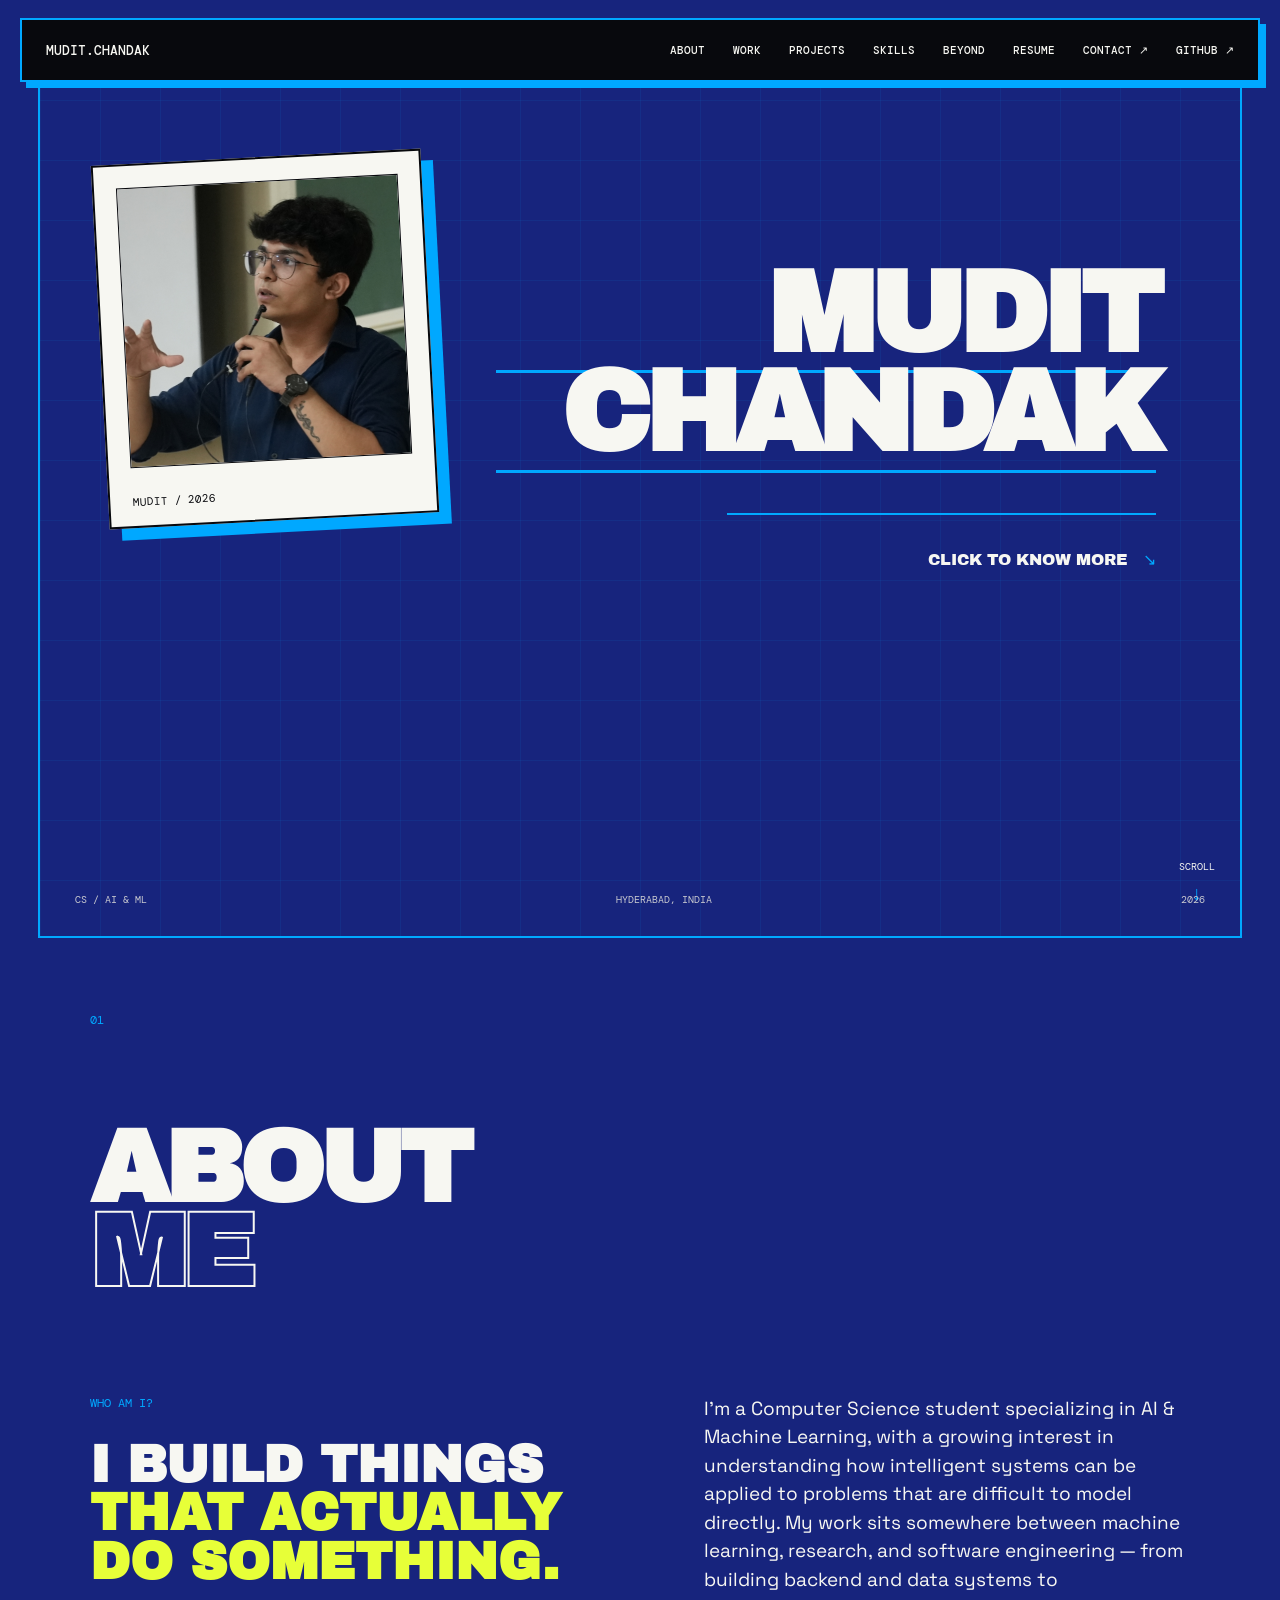
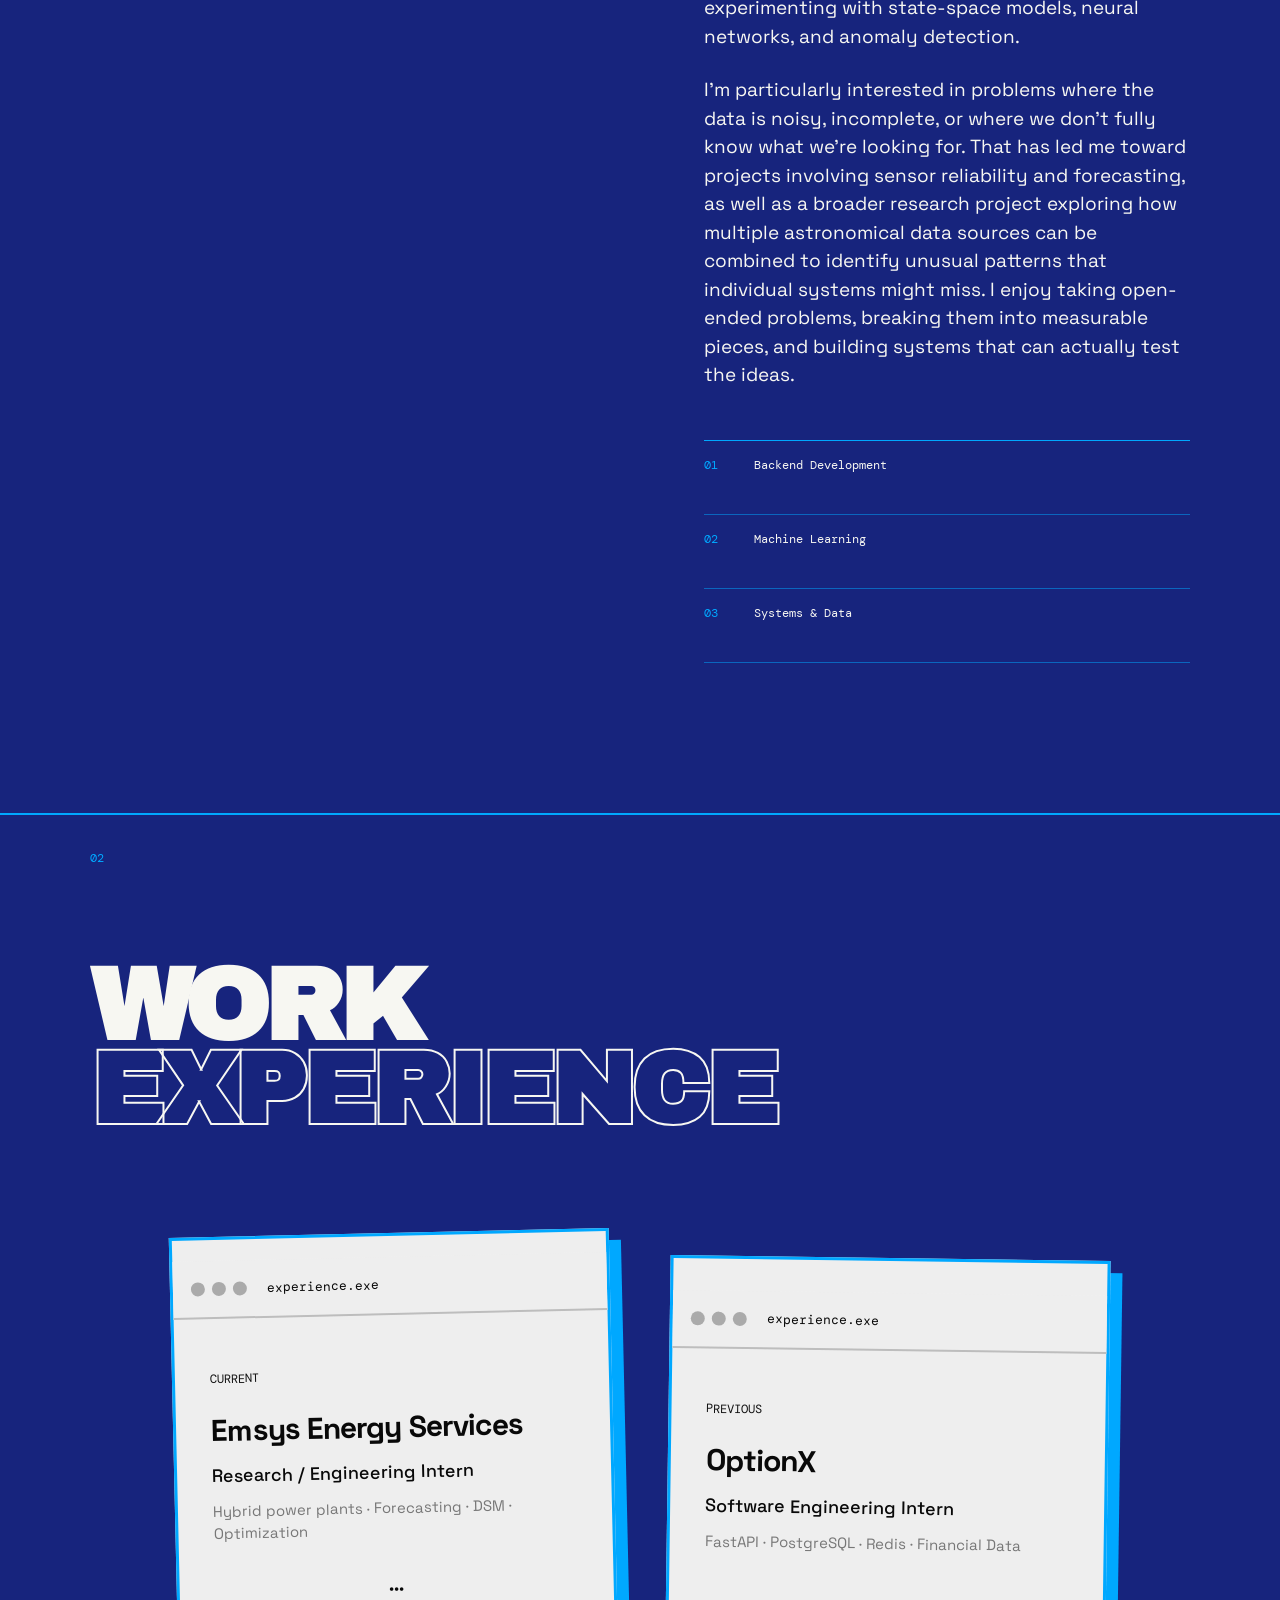
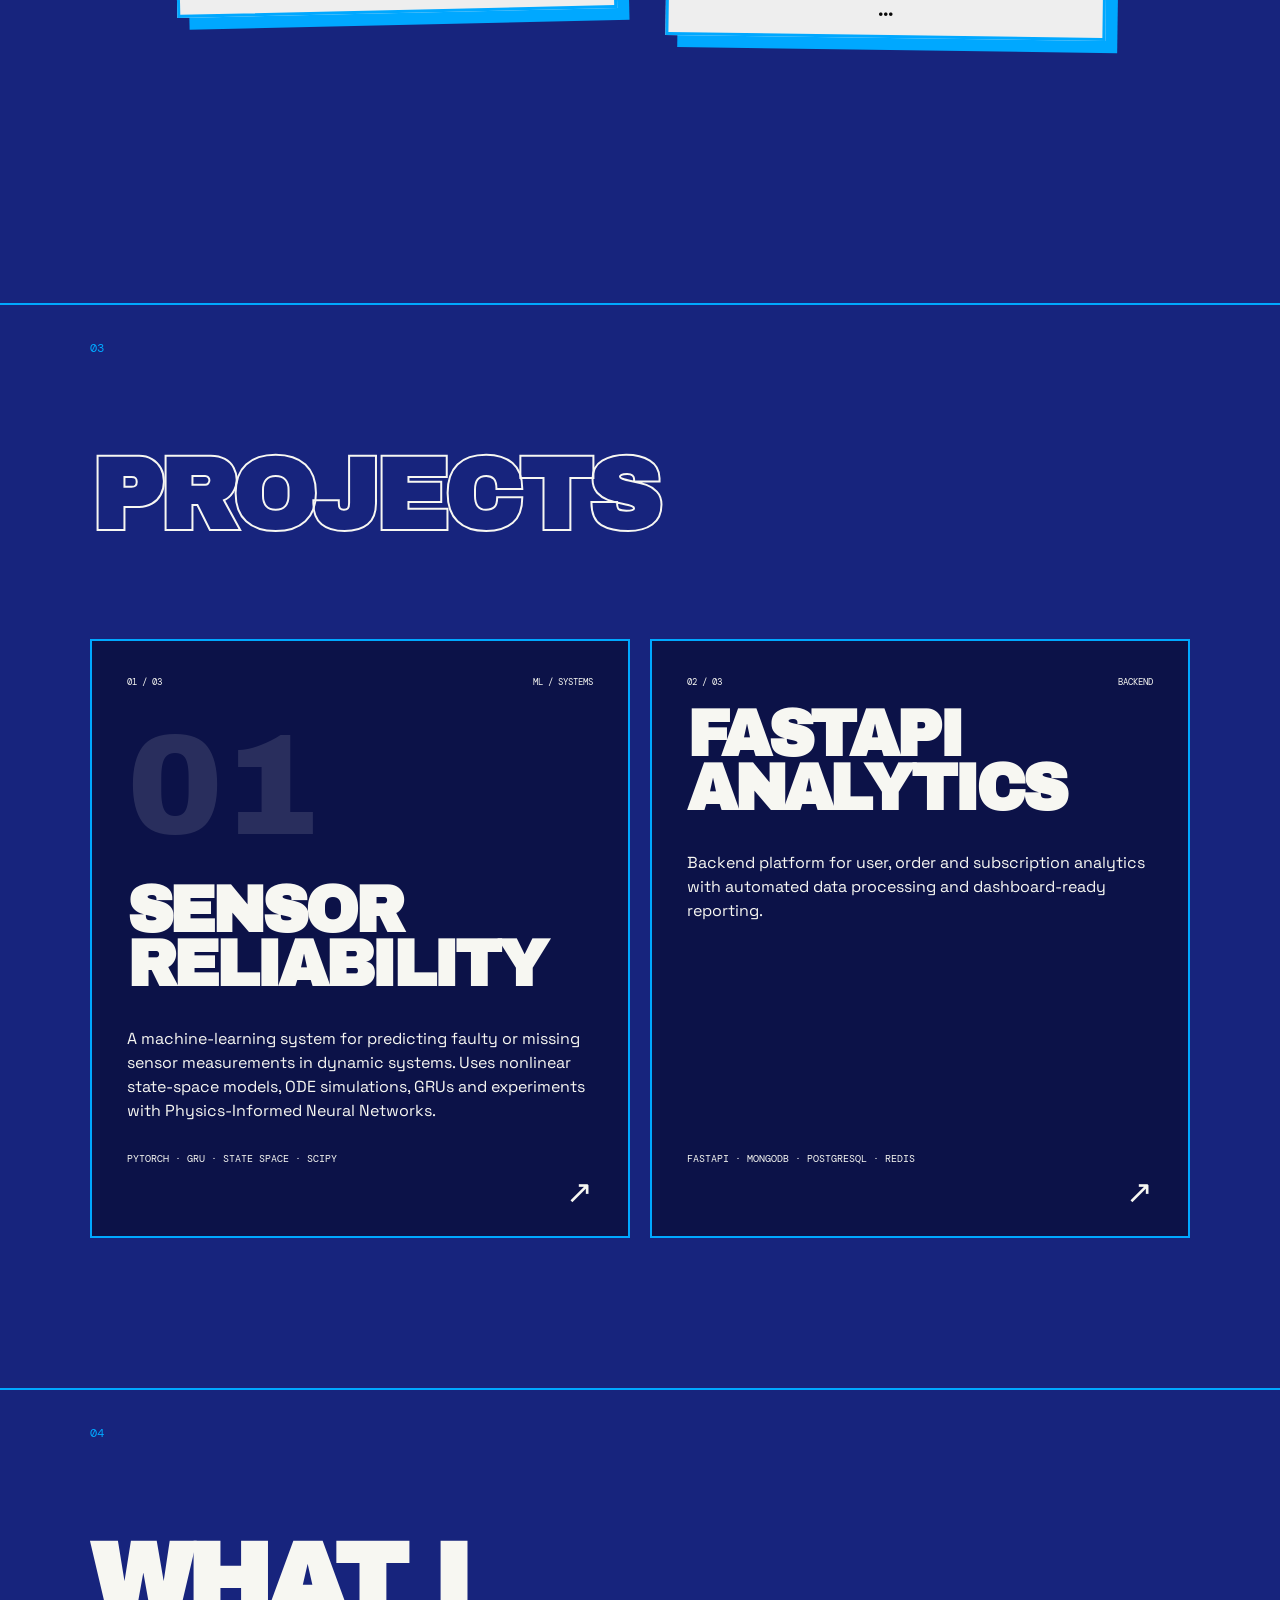
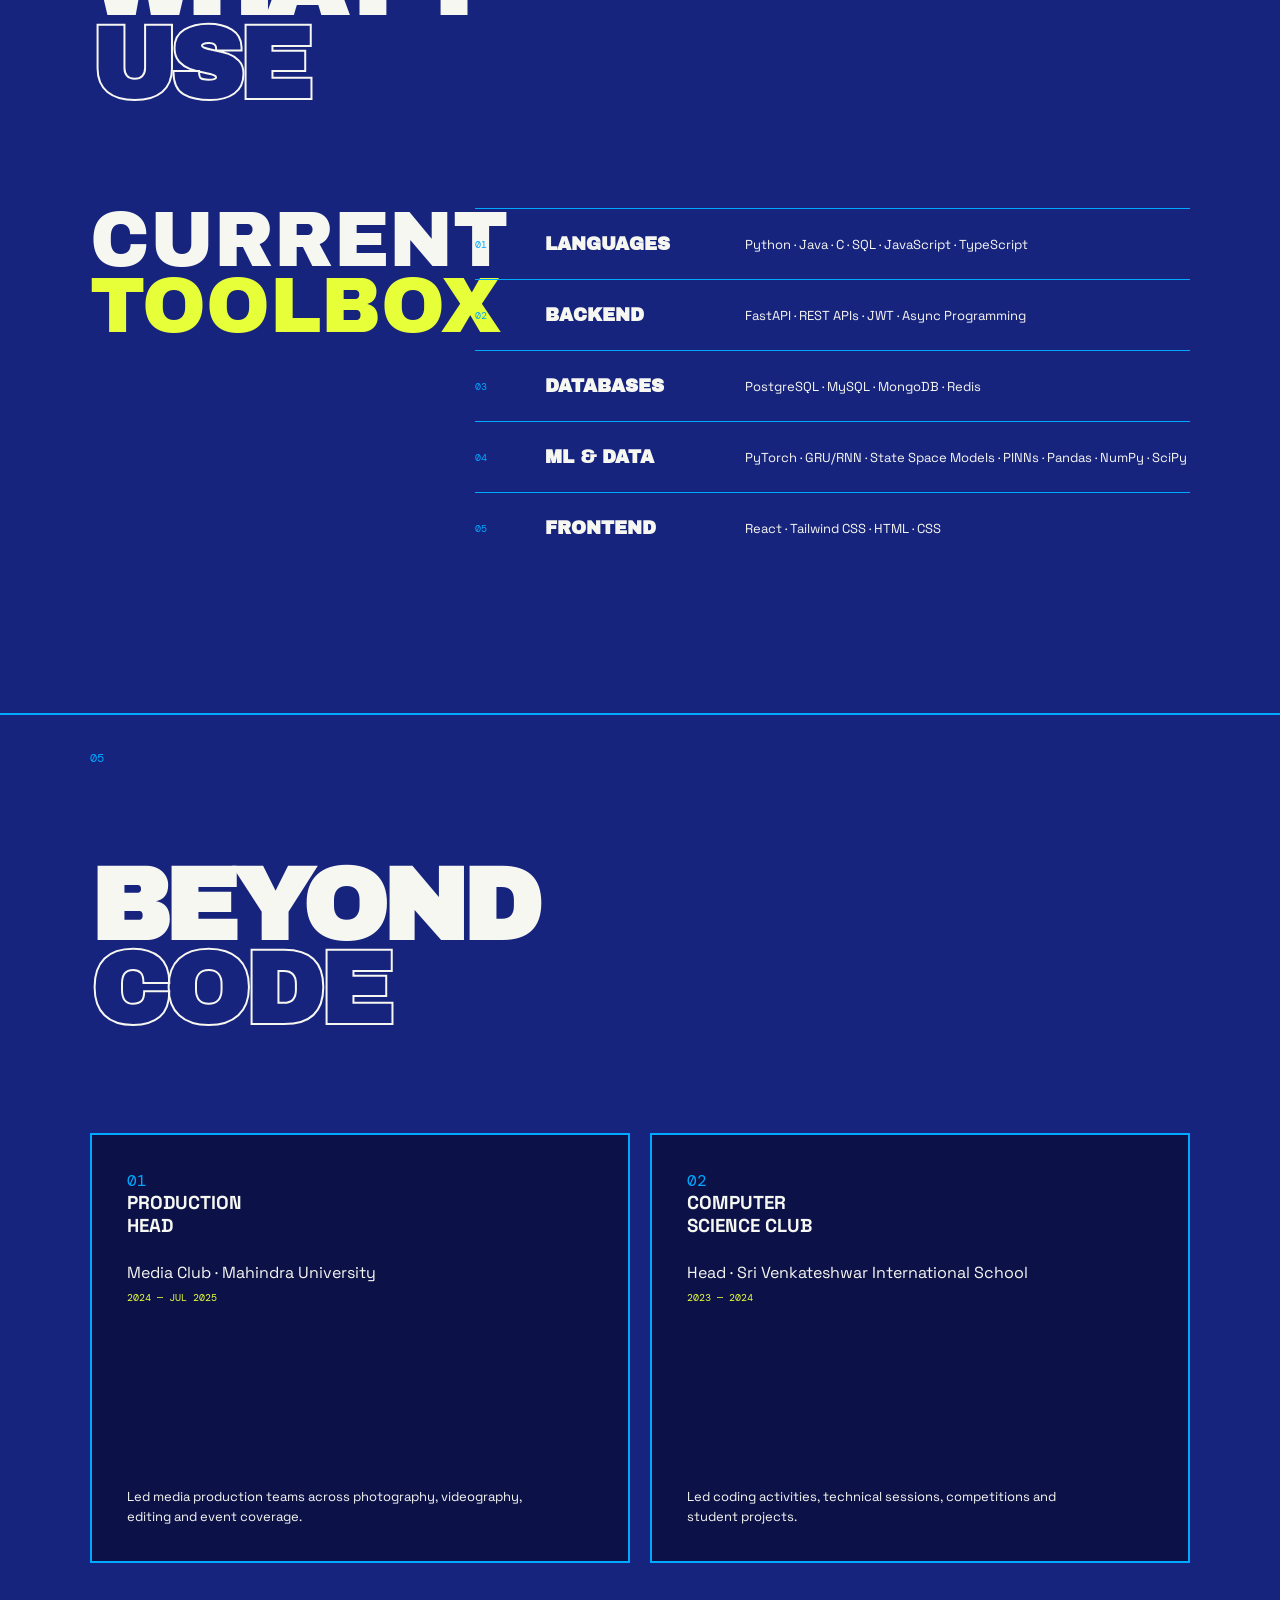
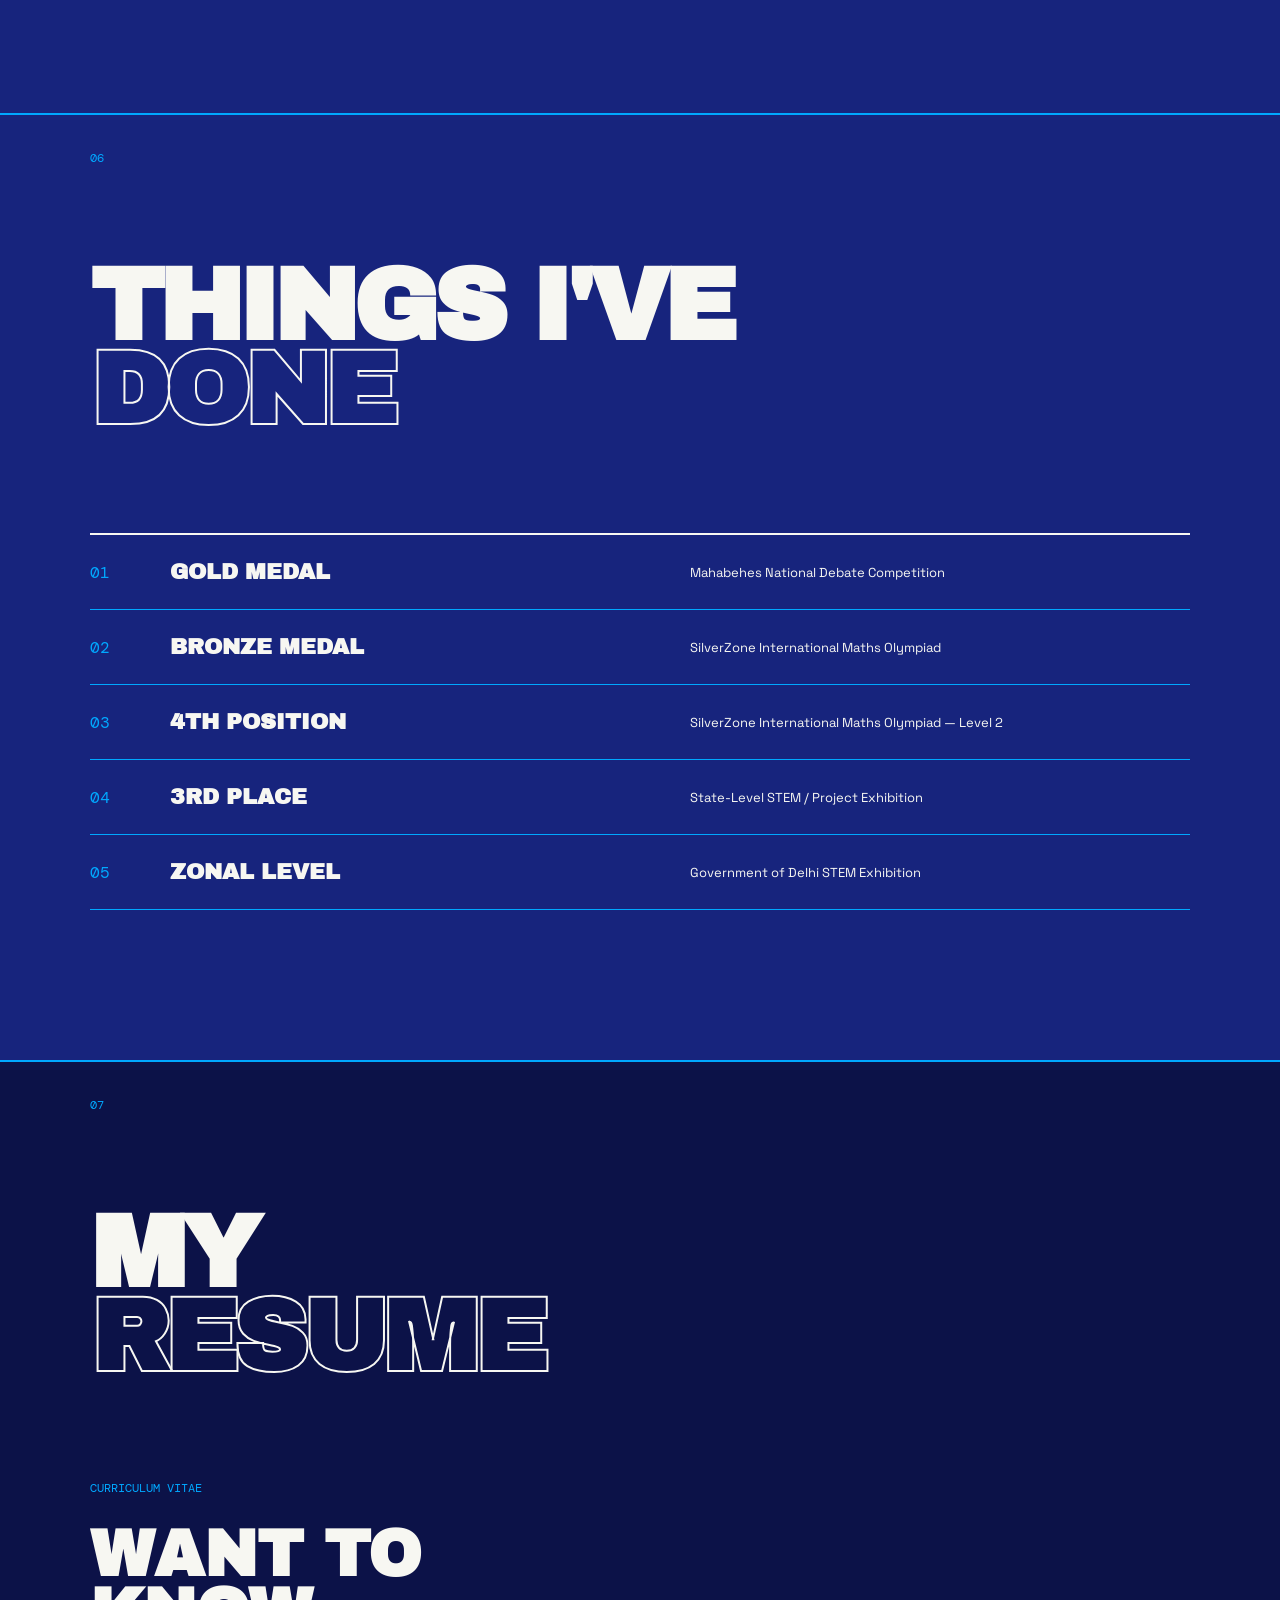
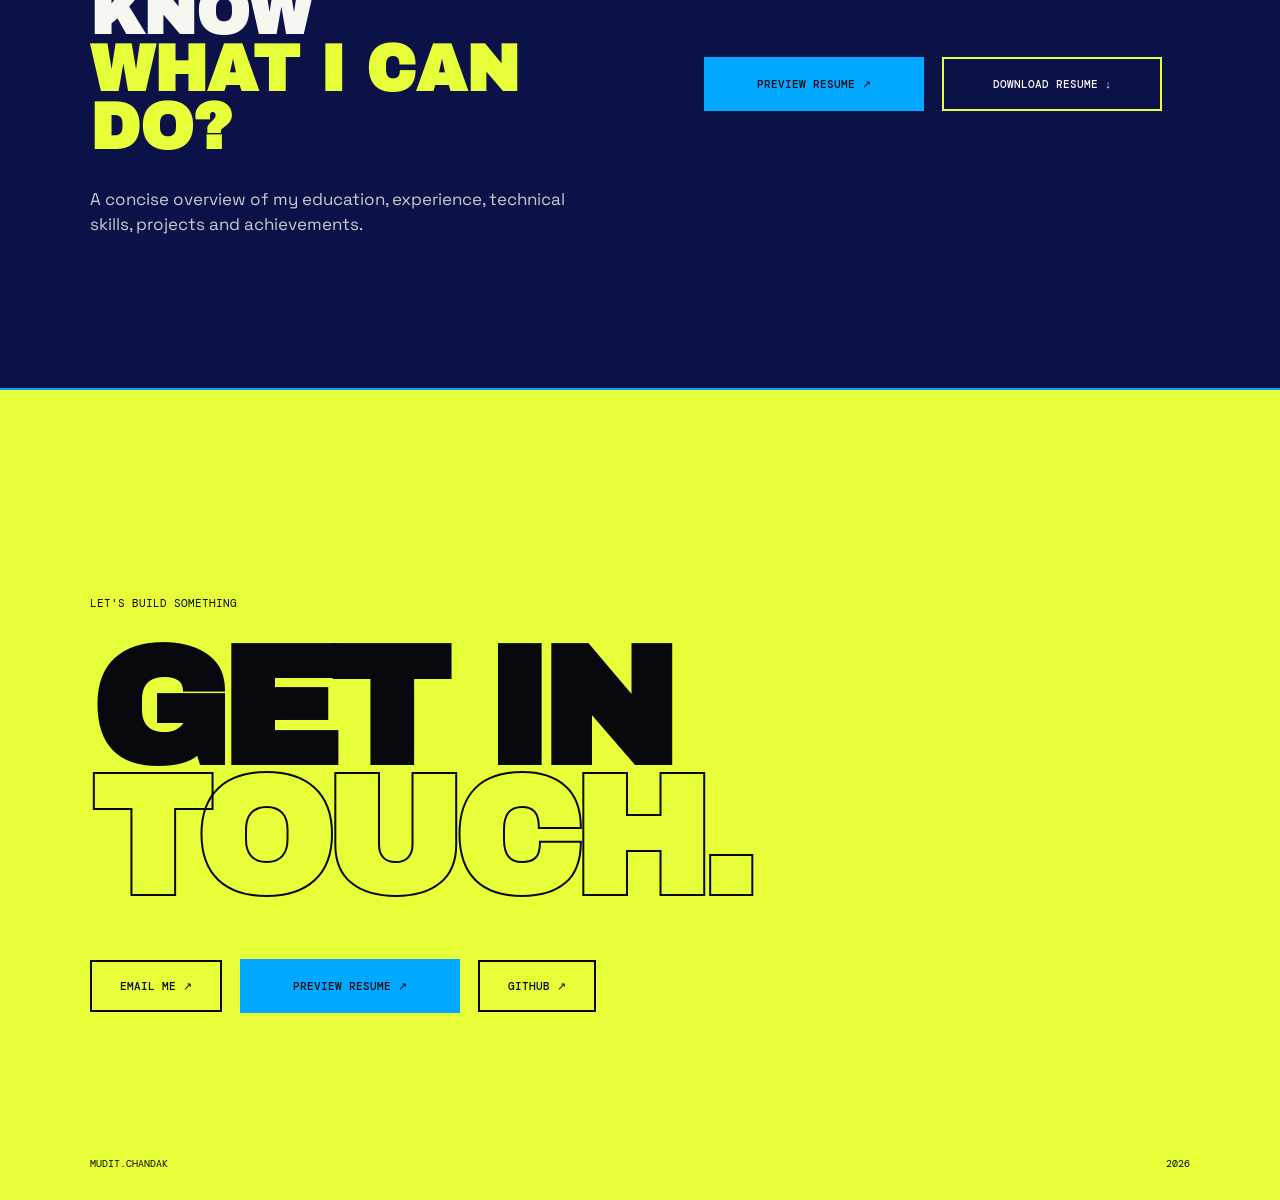
==== commit 5c7e8a44: "fixed minor changes" ====
--- a/index.html
+++ b/index.html
@@ -5,6 +5,11 @@
   <meta name="viewport" content="width=device-width, initial-scale=1.0">
 
   <title>Mudit Chandak — Portfolio</title>
+  <meta name="description" content="Mudit Chandak is a Computer Science student focused on AI and machine learning, backend engineering, research, and building useful systems.">
+  <meta name="theme-color" content="#17247d">
+  <meta property="og:type" content="website">
+  <meta property="og:title" content="Mudit Chandak — Portfolio">
+  <meta property="og:description" content="Computer Science, AI and machine learning, backend engineering, and research.">
 
   <!-- Fonts -->
   <link rel="preconnect" href="https://fonts.googleapis.com">
@@ -256,14 +261,14 @@
 
         <!-- Project 01 -->
         <article
-          class="project-card"
+          class="project-card featured"
           data-modal="sensorModal"
           tabindex="0"
           role="button"
           aria-label="Open Sensor Reliability project"
         >
           <div class="project-top">
-            <span>01</span>
+            <span>01 / 03</span>
             <span>ML / SYSTEMS</span>
           </div>
 
@@ -298,11 +303,9 @@
           aria-label="Open FastAPI Analytics project"
         >
           <div class="project-top">
-            <span>02</span>
+            <span>02 / 03</span>
             <span>BACKEND</span>
           </div>
-
-          <div class="project-number" aria-hidden="true">02</div>
 
           <h3>
             FASTAPI
@@ -321,9 +324,6 @@
 
           <div class="project-arrow" aria-hidden="true">↗</div>
         </article>
-
-
-        <!-- ADD FUTURE PROJECTS HERE -->
 
       </div>
     </section>
@@ -584,84 +584,6 @@
     </section>
 
   </main>
-
-    <footer class="site-footer">
-
-    <div class="footer-main">
-
-      <div class="footer-brand">
-        <p class="footer-kicker">
-          MUDIT.CHANDAK
-        </p>
-
-        <h2>
-          LET'S BUILD
-          <br>
-          <span>SOMETHING.</span>
-        </h2>
-
-        <p class="footer-role">
-          CS / AI &amp; ML
-        </p>
-      </div>
-
-
-      <nav
-        class="footer-nav"
-        aria-label="Footer navigation"
-      >
-        <a href="#home">HOME</a>
-        <a href="#about">ABOUT</a>
-        <a href="#experience">EXPERIENCE</a>
-        <a href="#projects">PROJECTS</a>
-        <a href="#skills">SKILLS</a>
-        <a href="#contact">CONTACT</a>
-      </nav>
-
-
-      <div class="footer-links">
-
-        <a href="mailto:mudit.chandak32007@gmail.com">
-          EMAIL ↗
-        </a>
-
-        <a
-          href="https://github.com/mudittc"
-          target="_blank"
-          rel="noopener noreferrer"
-        >
-          GITHUB ↗
-        </a>
-
-        <button
-          type="button"
-          data-modal="resumeModal"
-        >
-          RESUME ↗
-        </button>
-
-      </div>
-
-    </div>
-
-
-    <div class="footer-bottom">
-
-      <span>
-        © 2026 MUDIT CHANDAK
-      </span>
-
-      <span>
-        BUILT WITH HTML / CSS / JAVASCRIPT
-      </span>
-
-      <a href="#home">
-        BACK TO TOP ↑
-      </a>
-
-    </div>
-
-  </footer>
 
 
   <!-- =====================================================
@@ -1031,6 +953,83 @@
     </div>
   </div>
 
+
+  <!-- NFC Healthcare -->
+  <div class="modal" id="nfcModal" aria-hidden="true">
+    <div class="modal-window">
+
+      <div class="modal-window-bar">
+        <div class="modal-window-title">
+          <div class="window-dots" aria-hidden="true">
+            <i></i>
+            <i></i>
+            <i></i>
+          </div>
+
+          <span>nfc_healthcare.exe</span>
+        </div>
+
+        <button
+          class="modal-close"
+          type="button"
+          aria-label="Close NFC Healthcare project"
+        >
+          ×
+        </button>
+      </div>
+
+      <div class="modal-content">
+        <div class="modal-meta">
+          <span>03 / PROJECT</span>
+          <span>HARDWARE / SOFTWARE</span>
+        </div>
+
+        <h2>NFC<br>HEALTHCARE</h2>
+
+        <div class="modal-role">
+          NFC-Based Healthcare Record System
+        </div>
+
+        <p>
+          An NFC-based Android application designed to provide quick access
+          to essential patient information through an NFC card backed by a
+          MySQL database.
+        </p>
+
+        <div class="modal-detail-grid">
+          <div class="modal-detail">
+            <h4>FUNCTIONALITY</h4>
+            <ul>
+              <li>NFC card scanning</li>
+              <li>Patient record retrieval</li>
+              <li>Basic patient information</li>
+              <li>MySQL data storage</li>
+            </ul>
+          </div>
+
+          <div class="modal-detail">
+            <h4>STACK</h4>
+            <ul>
+              <li>Python</li>
+              <li>MySQL</li>
+              <li>Android</li>
+              <li>NFC</li>
+            </ul>
+          </div>
+        </div>
+
+        <div class="modal-tags">
+          <span>PYTHON</span>
+          <span>MYSQL</span>
+          <span>ANDROID</span>
+          <span>NFC</span>
+        </div>
+      </div>
+
+    </div>
+  </div>
+
+
   <!-- =====================================================
        JAVASCRIPT
        ===================================================== -->
--- a/style.css
+++ b/style.css
@@ -556,13 +556,13 @@
   font-size: 12px;
 }
 
-.about-intro h2 {
+.about-intro h3 {
   font-family: var(--display);
   font-size: clamp(2rem, 4vw, 4rem);
   line-height: 0.95;
 }
 
-.about-intro h2 span {
+.about-intro h3 span {
   color: var(--yellow);
 }
 
@@ -691,7 +691,8 @@
   position: relative;
 
   width: 440px;
-  height: 380px;
+  min-height: 380px;
+  height: auto;
   padding: 0;
 
   background: #eee;
@@ -759,7 +760,7 @@
   font-size: 12px;
 }
 
-.experience-window-body h2 {
+.experience-window-body h3 {
   margin-top: 28px;
 
   font-size: 30px;
@@ -768,7 +769,7 @@
   letter-spacing: -0.03em;
 }
 
-.experience-window-body h3 {
+.experience-window-body h4 {
   margin-top: 18px;
 
   font-size: 18px;
@@ -812,6 +813,8 @@
   padding: 35px;
   border: 2px solid var(--electric);
   position: relative;
+  display: flex;
+  flex-direction: column;
   background: var(--blue-dark);
 
   transition:
@@ -860,9 +863,12 @@
 }
 
 .project-tech {
-  position: absolute;
-  left: 35px;
-  bottom: 30px;
+  position: static;
+  max-width: 100%;
+  margin-top: auto;
+  padding: 28px 55px 35px 0;
+  overflow-wrap: anywhere;
+  line-height: 1.5;
 
   font-family: var(--mono);
   font-size: 10px;
@@ -938,6 +944,8 @@
 
 .leadership-card {
   position: relative;
+  display: flex;
+  flex-direction: column;
 
   min-height: 430px;
   padding: 35px;
@@ -984,11 +992,9 @@
 }
 
 .card-description {
-  position: absolute;
-  left: 35px;
-  bottom: 30px;
-
   max-width: 400px;
+  margin-top: auto;
+  padding-top: 28px;
 
   font-size: 13px;
   line-height: 1.5;
@@ -1053,7 +1059,7 @@
   max-width: 650px;
 }
 
-.resume-intro h2 {
+.resume-intro h3 {
   margin-bottom: 30px;
 
   font-family: var(--display);
@@ -1061,7 +1067,7 @@
   line-height: 0.9;
 }
 
-.resume-intro h2 span {
+.resume-intro h3 span {
   display: block;
   color: var(--yellow);
 }
@@ -1158,14 +1164,14 @@
   font-size: 11px;
 }
 
-.contact-section h1 {
+.contact-section h2 {
   font-family: var(--display);
   font-size: clamp(5rem, 13vw, 13rem);
   line-height: 0.78;
   letter-spacing: -0.06em;
 }
 
-.contact-section h1 span {
+.contact-section h2 span {
   color: transparent;
   -webkit-text-stroke: 2px var(--black);
 }
@@ -1671,7 +1677,8 @@
 
   .experience-window {
     width: min(440px, 88vw);
-    height: 350px;
+    min-height: 350px;
+    height: auto;
   }
 
   .experience-window.previous {
@@ -1723,10 +1730,21 @@
   }
 
   .nav-links {
+    min-width: 0;
+    flex: 1;
+    justify-content: flex-start;
     gap: 12px;
+    overflow-x: auto;
+    scrollbar-width: none;
+  }
+
+  .nav-links::-webkit-scrollbar {
+    display: none;
   }
 
   .nav-links a {
+    flex: 0 0 auto;
+    white-space: nowrap;
     font-size: 8px;
   }
 
@@ -1807,11 +1825,6 @@
     padding: 25px;
   }
 
-  .project-tech {
-    left: 25px;
-    bottom: 25px;
-  }
-
   .skill-row {
     grid-template-columns: 30px 1fr;
     gap: 10px;
@@ -1835,7 +1848,7 @@
     padding: 90px var(--section-x) 120px;
   }
 
-  .contact-section h1 {
+  .contact-section h2 {
     font-size: 19vw;
   }
 
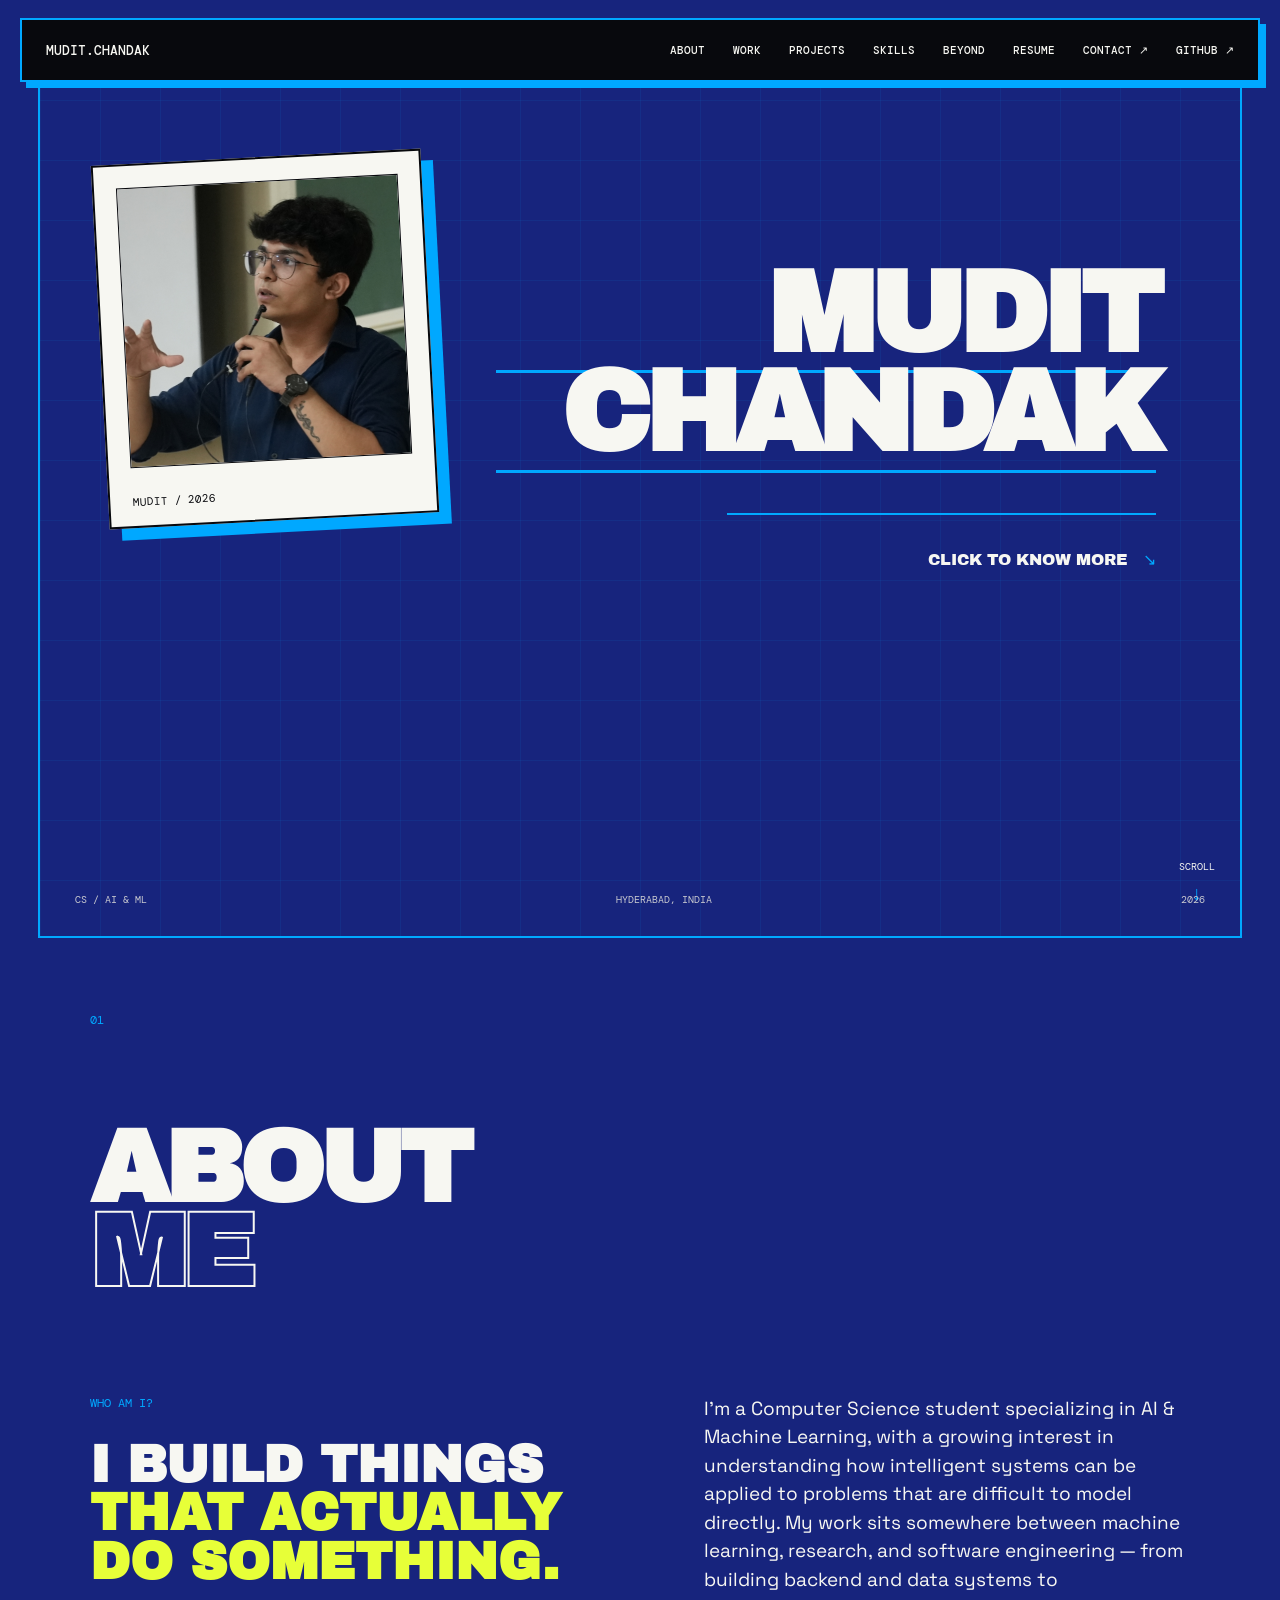
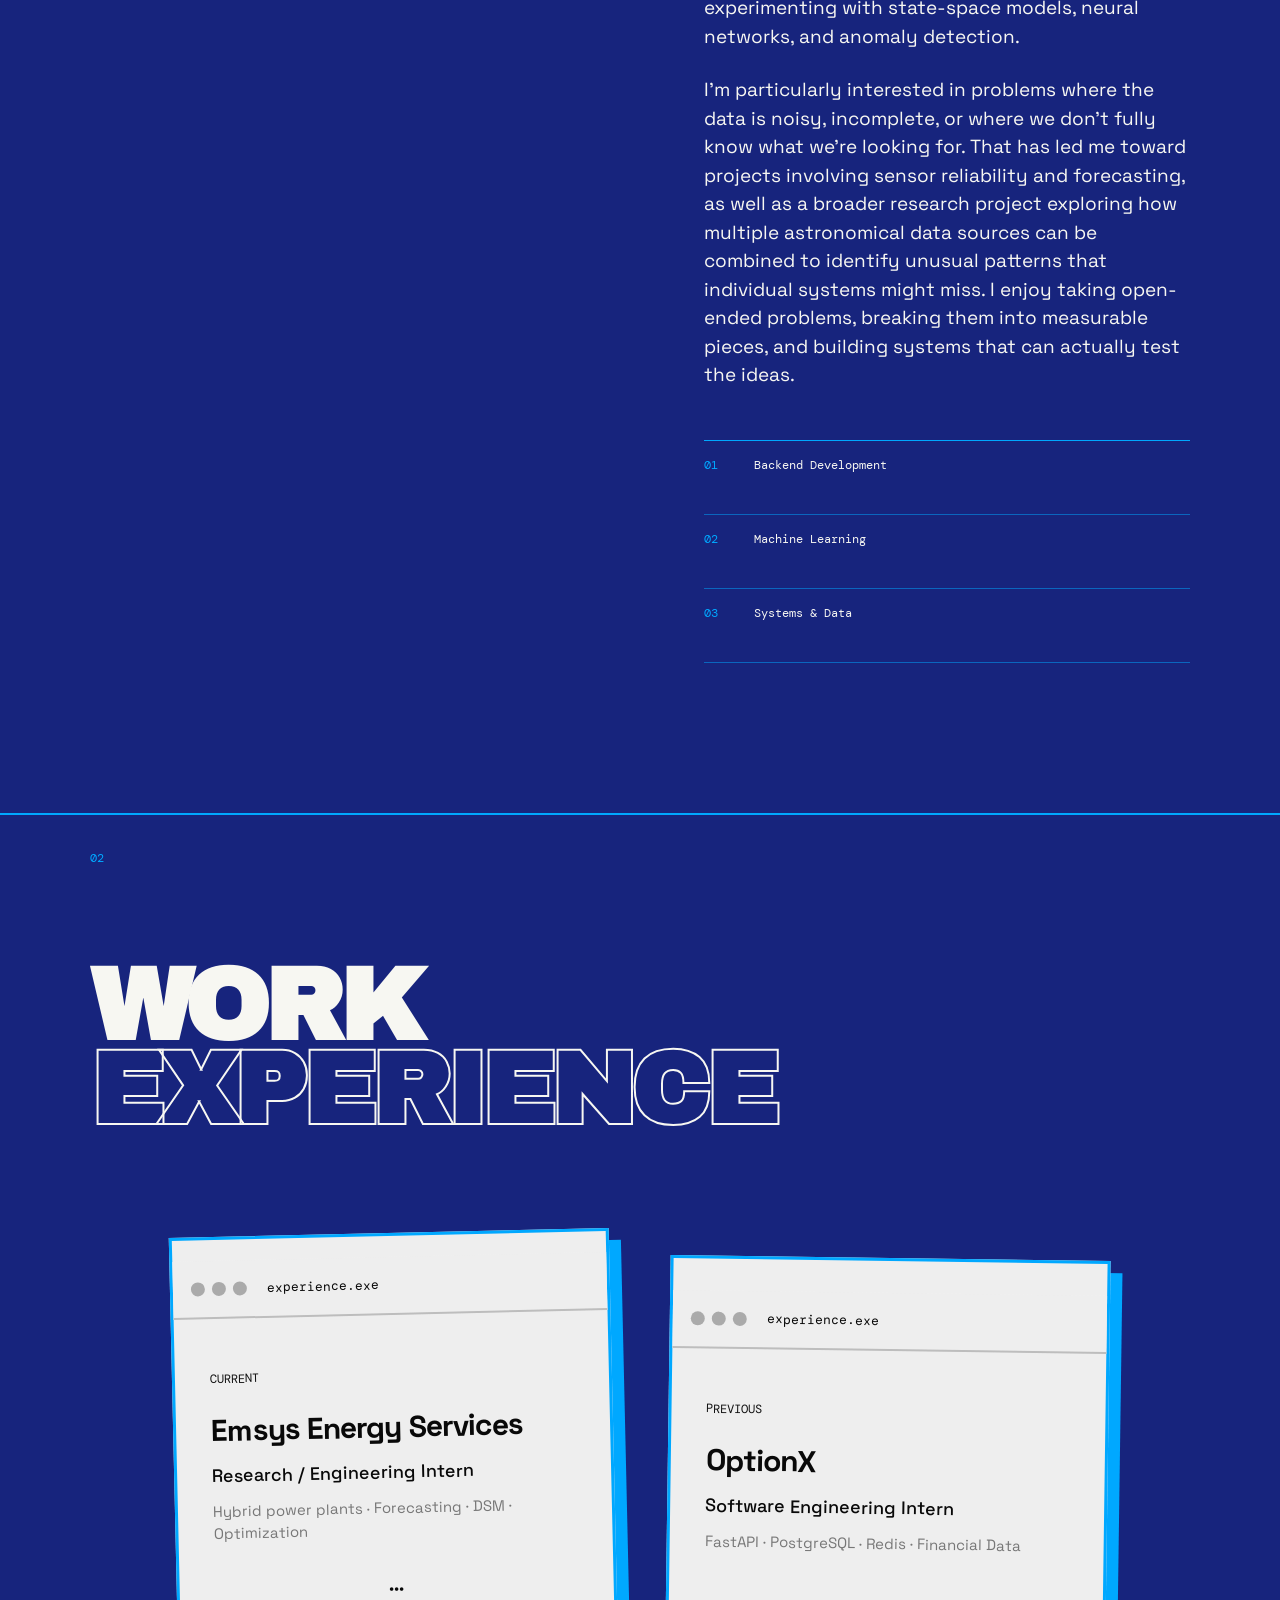
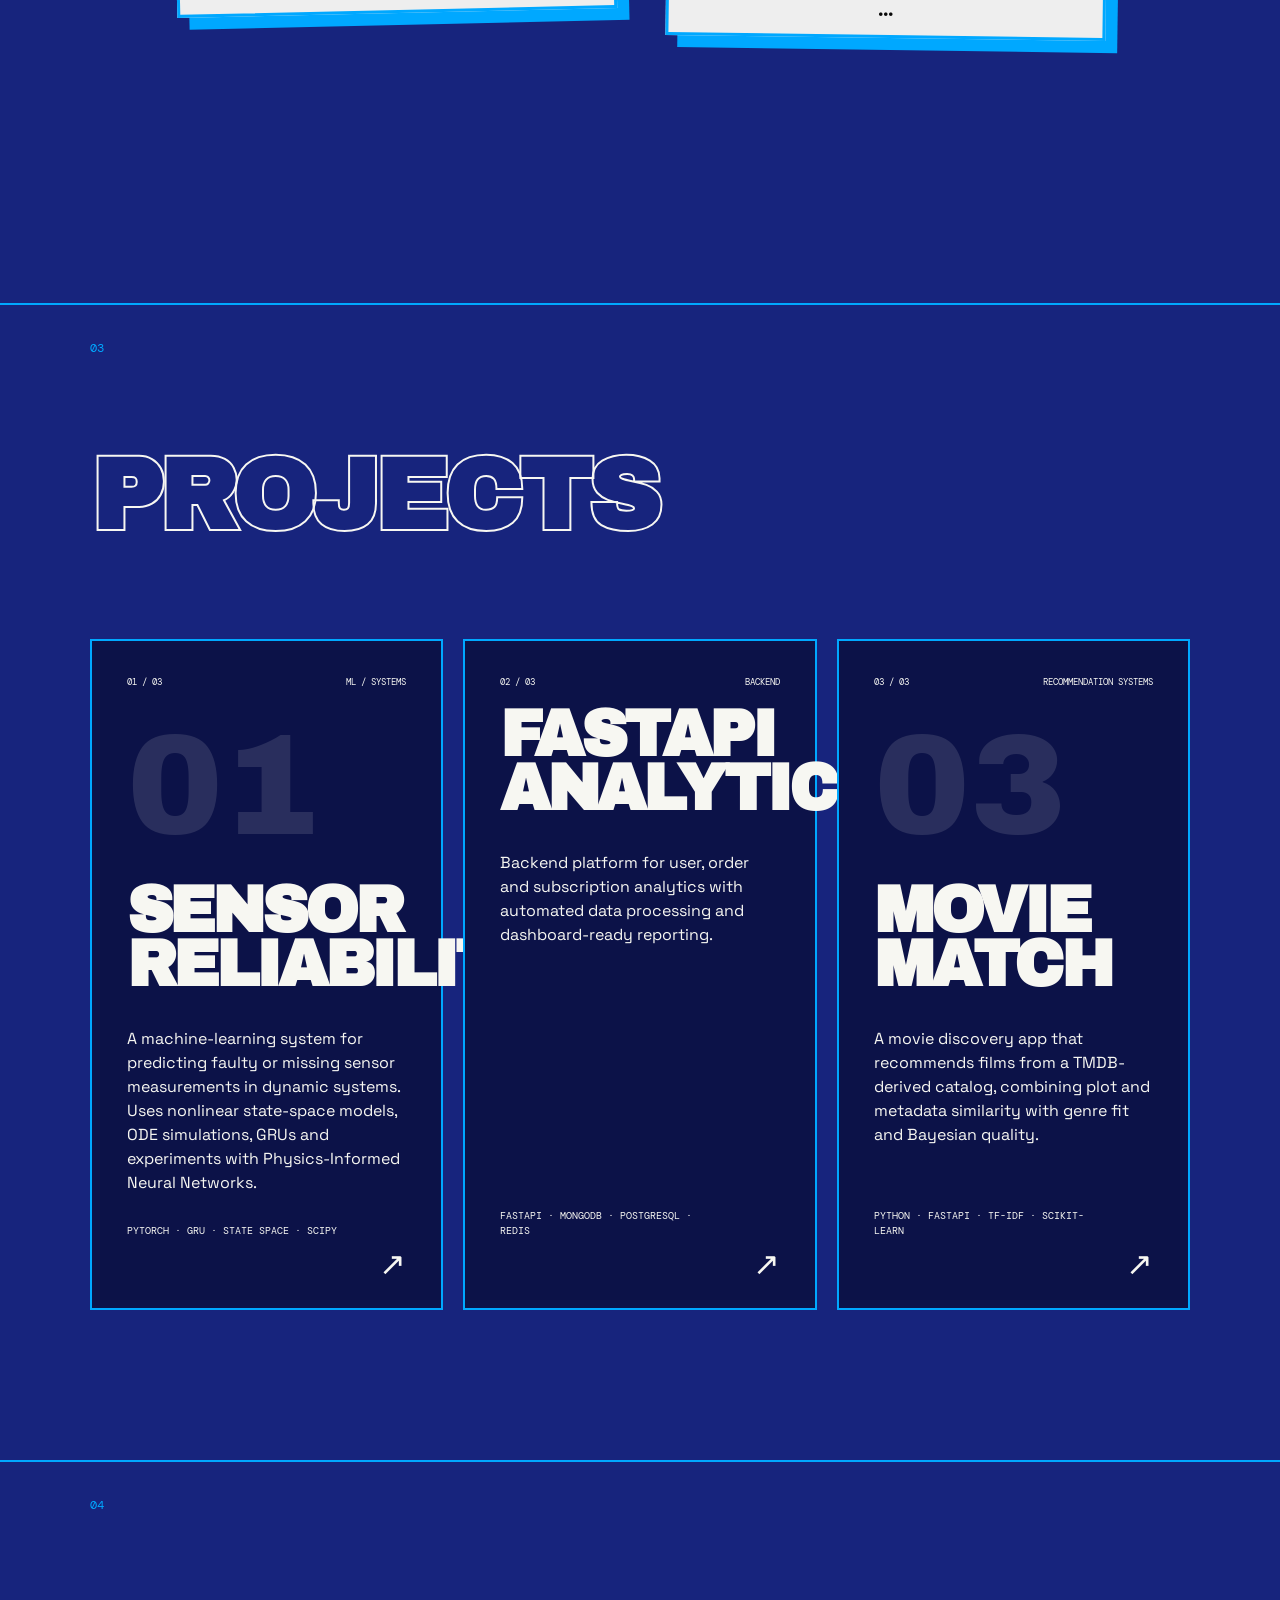
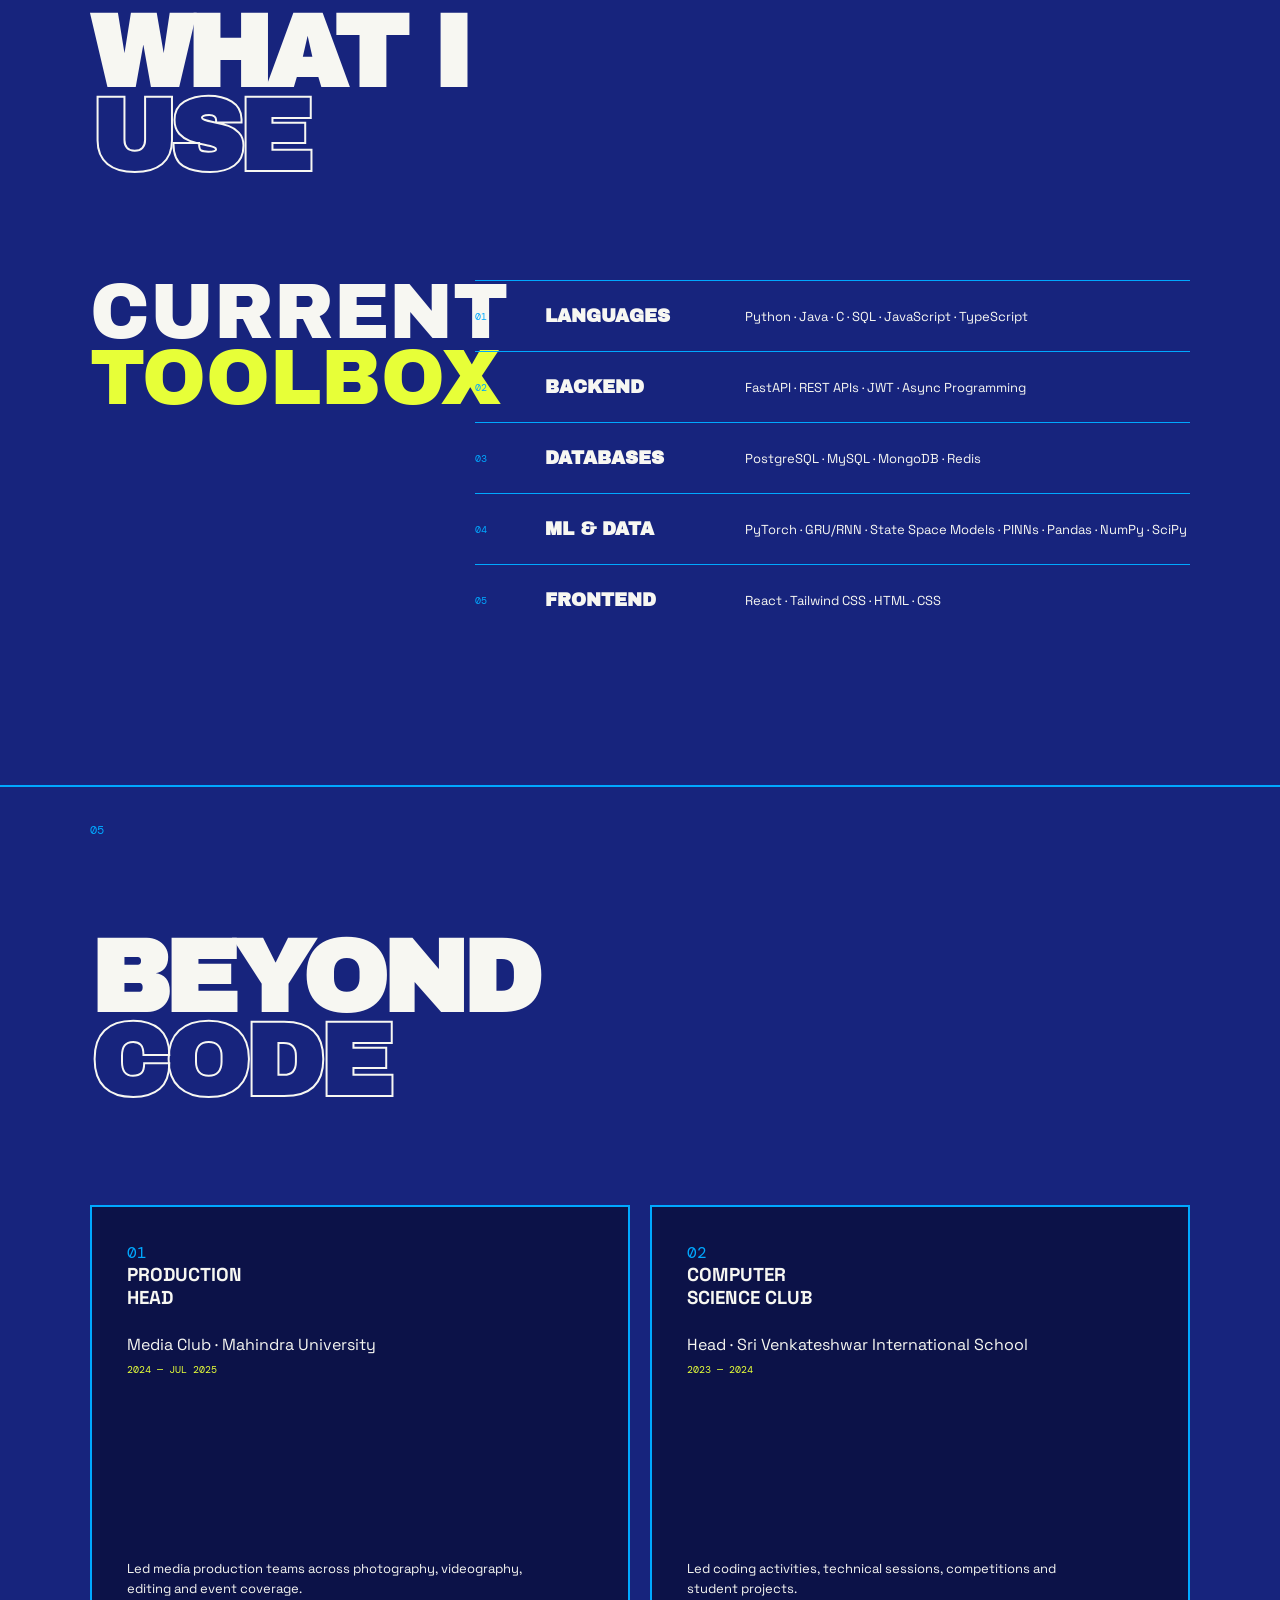
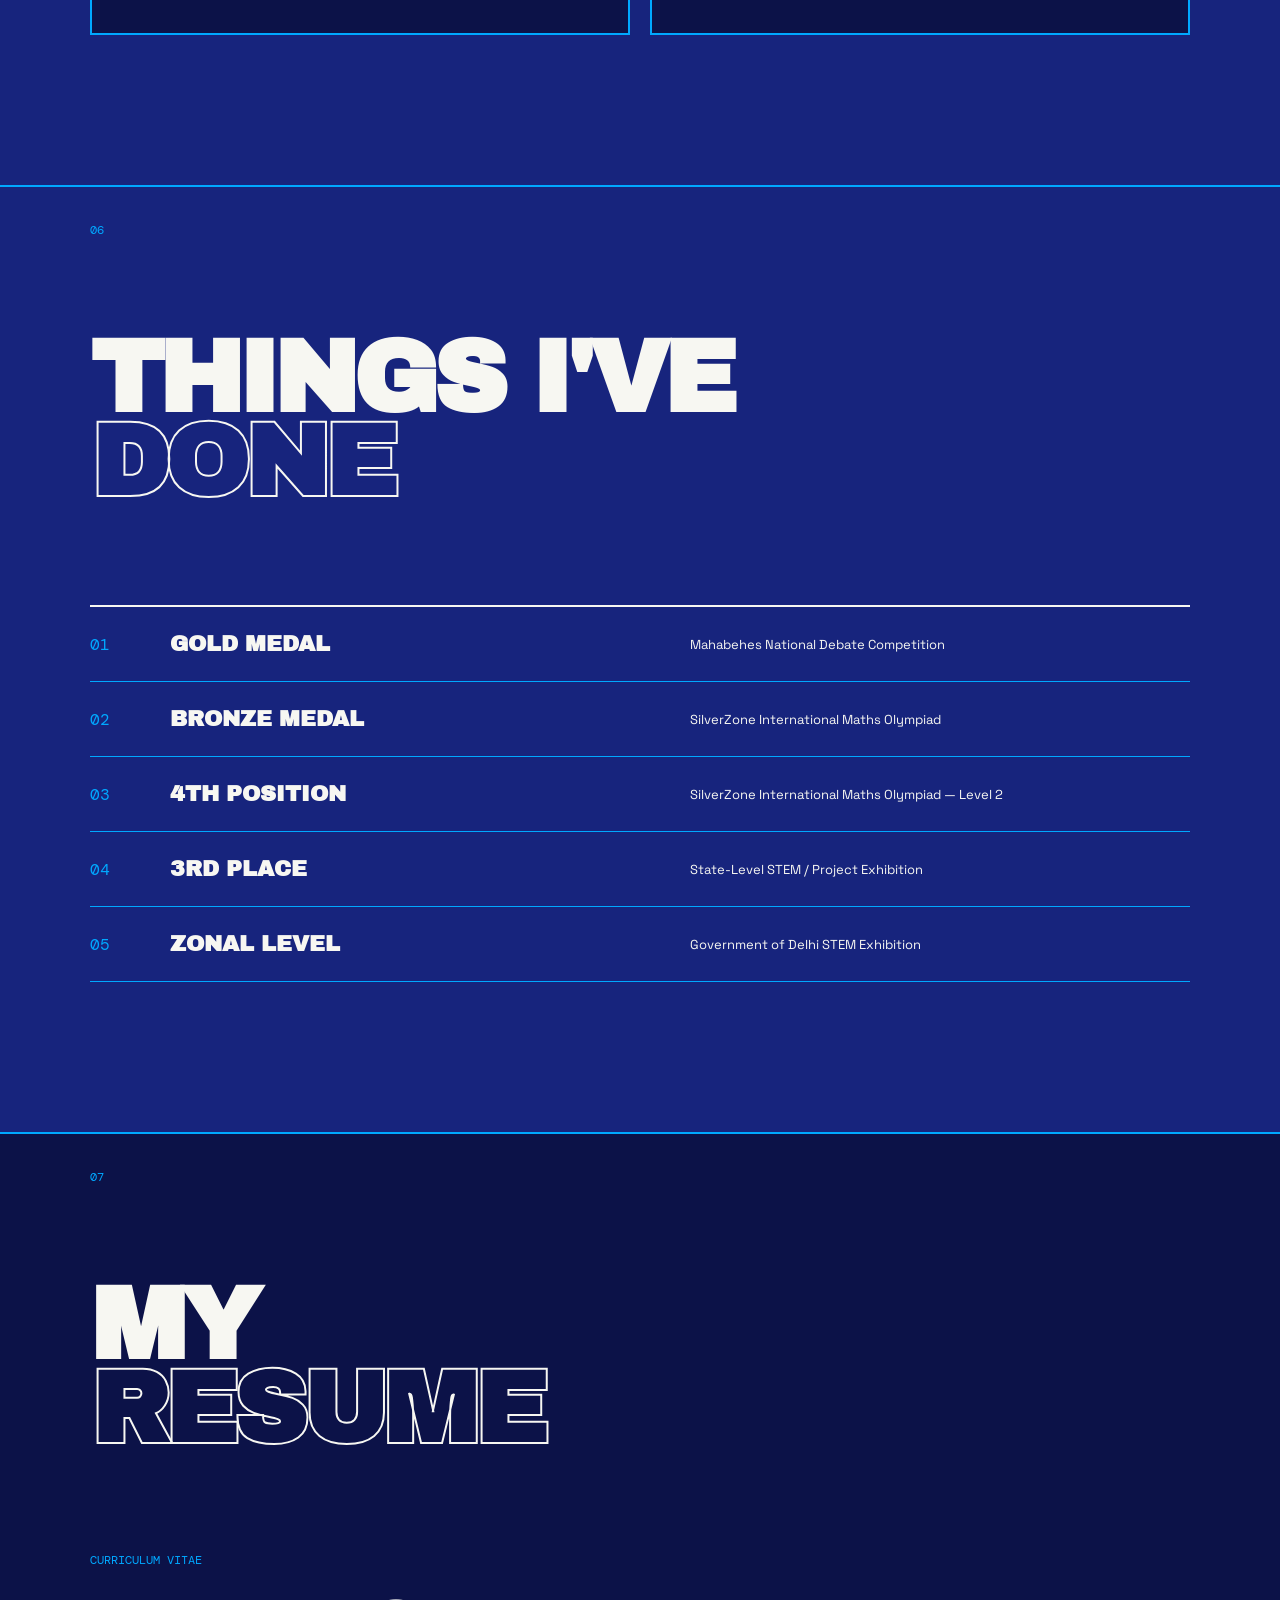
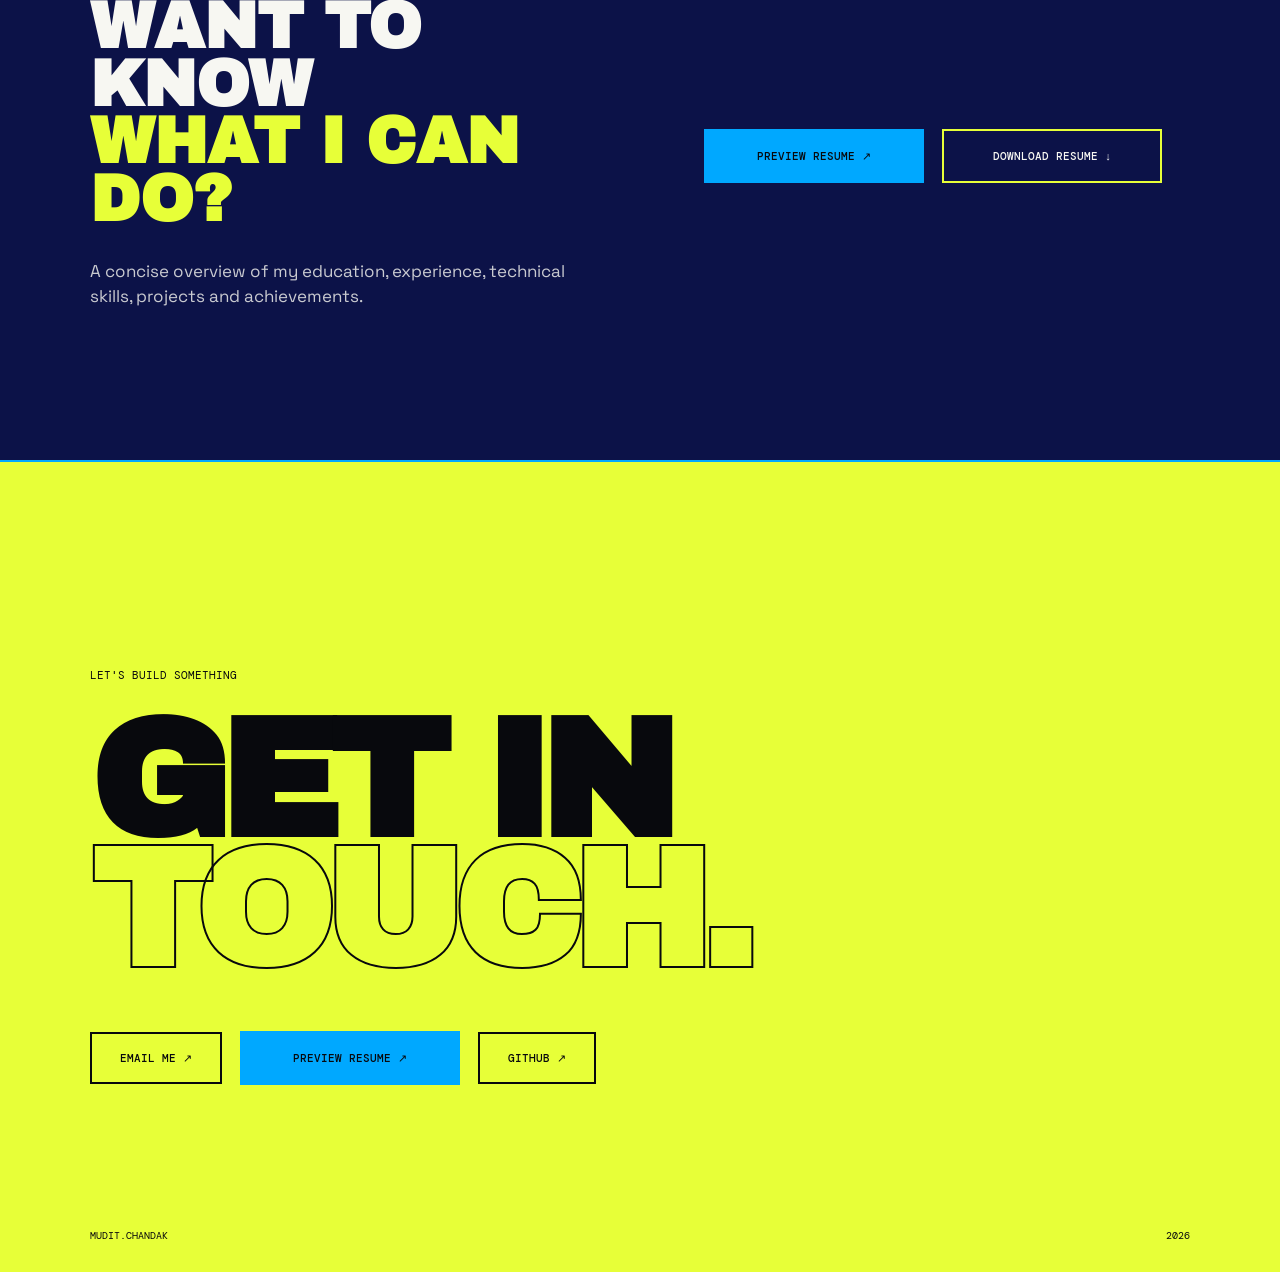
==== commit e959edd6: "added new project and changed email button" ====
--- a/index.html
+++ b/index.html
@@ -325,6 +325,35 @@
           <div class="project-arrow" aria-hidden="true">↗</div>
         </article>
 
+        <!-- Project 03 -->
+        <article
+          class="project-card"
+          data-modal="movieMatchModal"
+          tabindex="0"
+          role="button"
+          aria-label="Open MovieMatch project"
+        >
+          <div class="project-top">
+            <span>03 / 03</span>
+            <span>RECOMMENDATION SYSTEMS</span>
+          </div>
+
+          <div class="project-number" aria-hidden="true">03</div>
+
+          <h3>MOVIE<br>MATCH</h3>
+
+          <p>
+            A movie discovery app that recommends films from a TMDB-derived catalog,
+            combining plot and metadata similarity with genre fit and Bayesian quality.
+          </p>
+
+          <div class="project-tech">
+            PYTHON · FASTAPI · TF-IDF · SCIKIT-LEARN
+          </div>
+
+          <div class="project-arrow" aria-hidden="true">↗</div>
+        </article>
+
       </div>
     </section>
 
@@ -553,8 +582,11 @@
 
       <div class="contact-actions">
         <a
+          id="copyEmail"
           href="mailto:mudit.chandak32007@gmail.com"
           class="contact-button"
+          aria-label="Email me and copy my email address"
+          aria-live="polite"
         >
           EMAIL ME ↗
         </a>
@@ -954,6 +986,63 @@
   </div>
 
 
+  <!-- MovieMatch -->
+  <div class="modal" id="movieMatchModal" aria-hidden="true">
+    <div class="modal-window">
+      <div class="modal-window-bar">
+        <div class="modal-window-title">
+          <div class="window-dots" aria-hidden="true"><i></i><i></i><i></i></div>
+          <span>moviematch.exe</span>
+        </div>
+        <button class="modal-close" type="button" aria-label="Close MovieMatch project">×</button>
+      </div>
+
+      <div class="modal-content">
+        <div class="modal-meta">
+          <span>03 / PROJECT</span>
+          <span>RECOMMENDATION SYSTEMS</span>
+        </div>
+
+        <h2>MOVIE<br>MATCH</h2>
+
+        <div class="modal-role">Content-Based Movie Recommendation App</div>
+
+        <p>
+          MovieMatch helps users discover films from a TMDB-derived catalog. A FastAPI
+          service powers a browser interface for searching titles, choosing a movie,
+          reviewing personalized recommendations, and opening full movie details.
+        </p>
+
+        <div class="modal-detail-grid">
+          <div class="modal-detail">
+            <h4>RECOMMENDATION ENGINE</h4>
+            <ul>
+              <li>TF-IDF features built from plot overviews, taglines, keywords, genres, directors, cast, and collections</li>
+              <li>Content similarity combined with genre preference fit and Bayesian quality scoring</li>
+              <li>Weighted ranking with a 200-candidate retrieval stage</li>
+              <li>Recommendation results expose content, genre, quality, and final scores</li>
+            </ul>
+          </div>
+
+          <div class="modal-detail">
+            <h4>APP &amp; API</h4>
+            <ul>
+              <li>FastAPI endpoints for movie search, lookup, recommendations, and details</li>
+              <li>Search and lookup by TMDB ID or exact title</li>
+              <li>Optional genre preferences and configurable recommendation count</li>
+              <li>Movie details include genres, director, cast, runtime, ratings, and links</li>
+            </ul>
+          </div>
+        </div>
+
+        <div class="modal-tags">
+          <span>PYTHON</span><span>FASTAPI</span><span>PANDAS</span>
+          <span>SCIKIT-LEARN</span><span>TF-IDF</span><span>TMDB DATA</span>
+        </div>
+      </div>
+    </div>
+  </div>
+
   <!-- NFC Healthcare -->
   <div class="modal" id="nfcModal" aria-hidden="true">
     <div class="modal-window">
@@ -980,7 +1069,7 @@
 
       <div class="modal-content">
         <div class="modal-meta">
-          <span>03 / PROJECT</span>
+          <span>04 / PROJECT</span>
           <span>HARDWARE / SOFTWARE</span>
         </div>
 
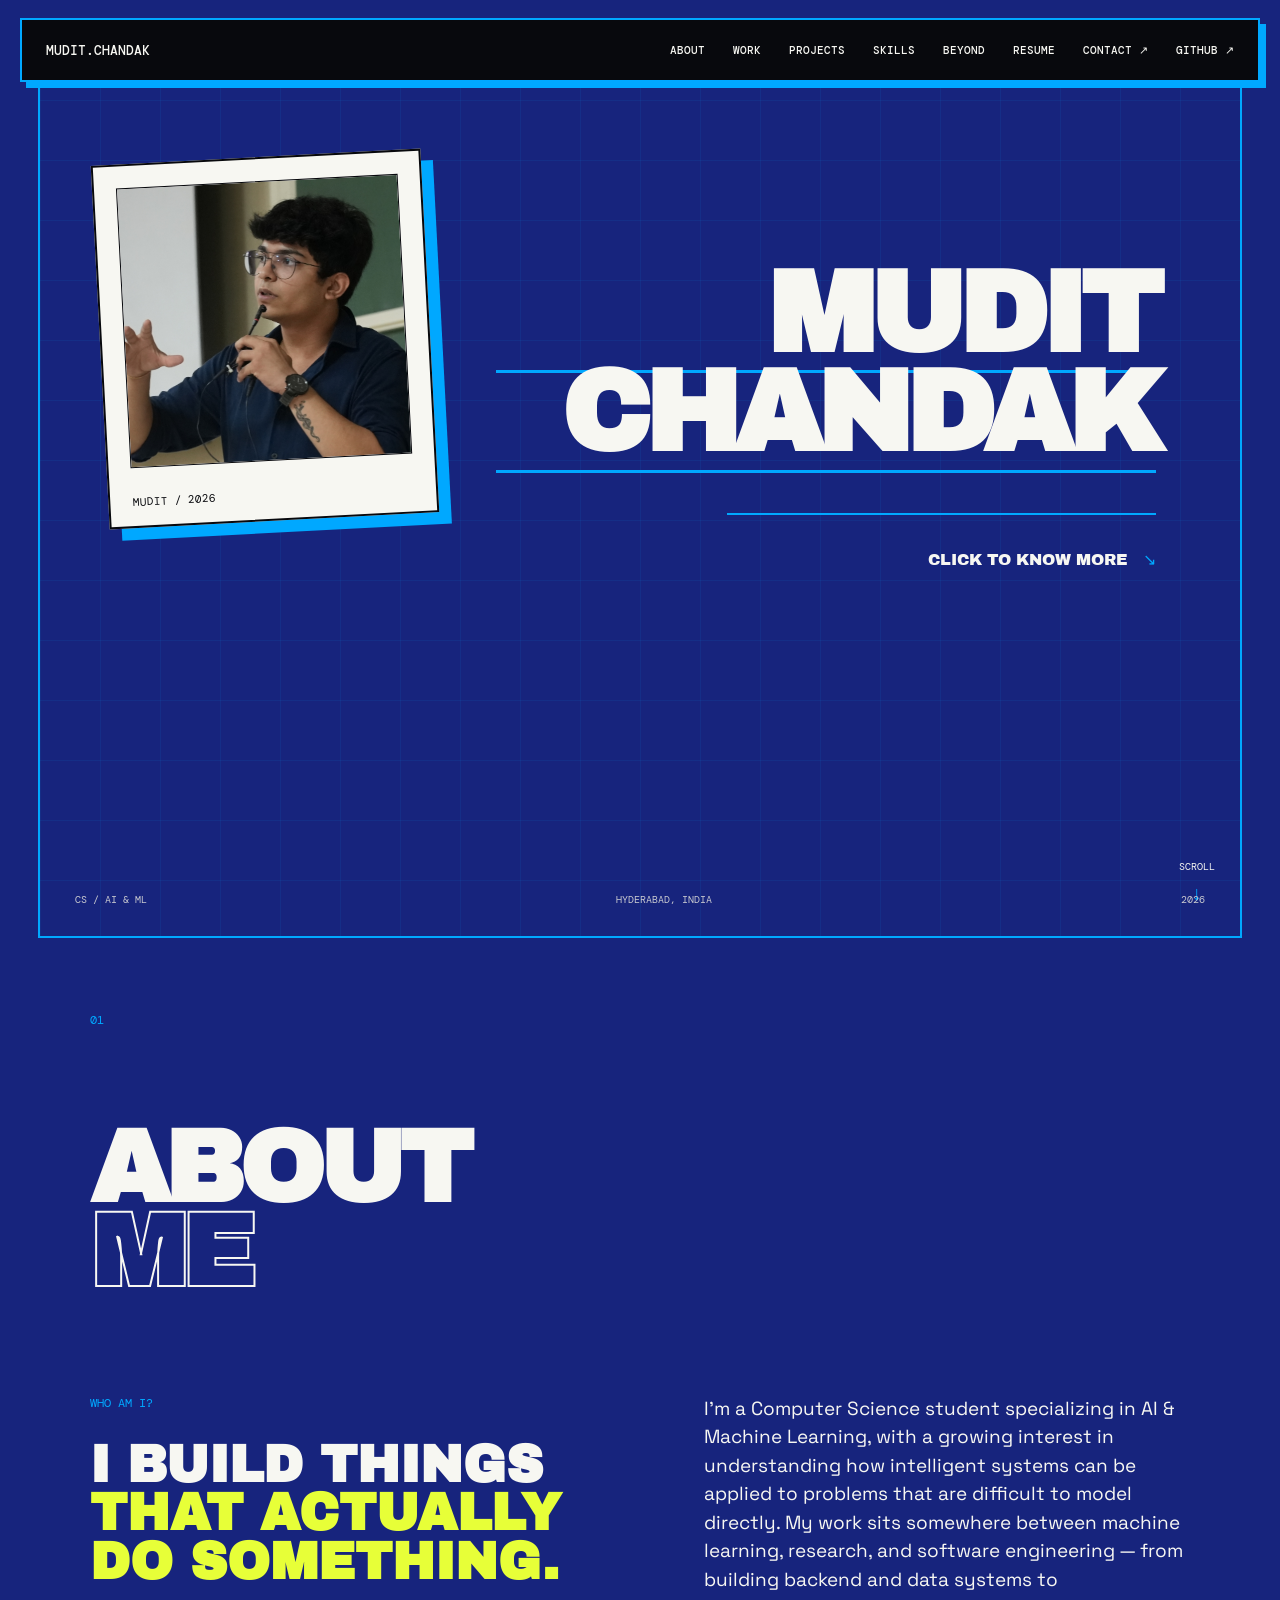
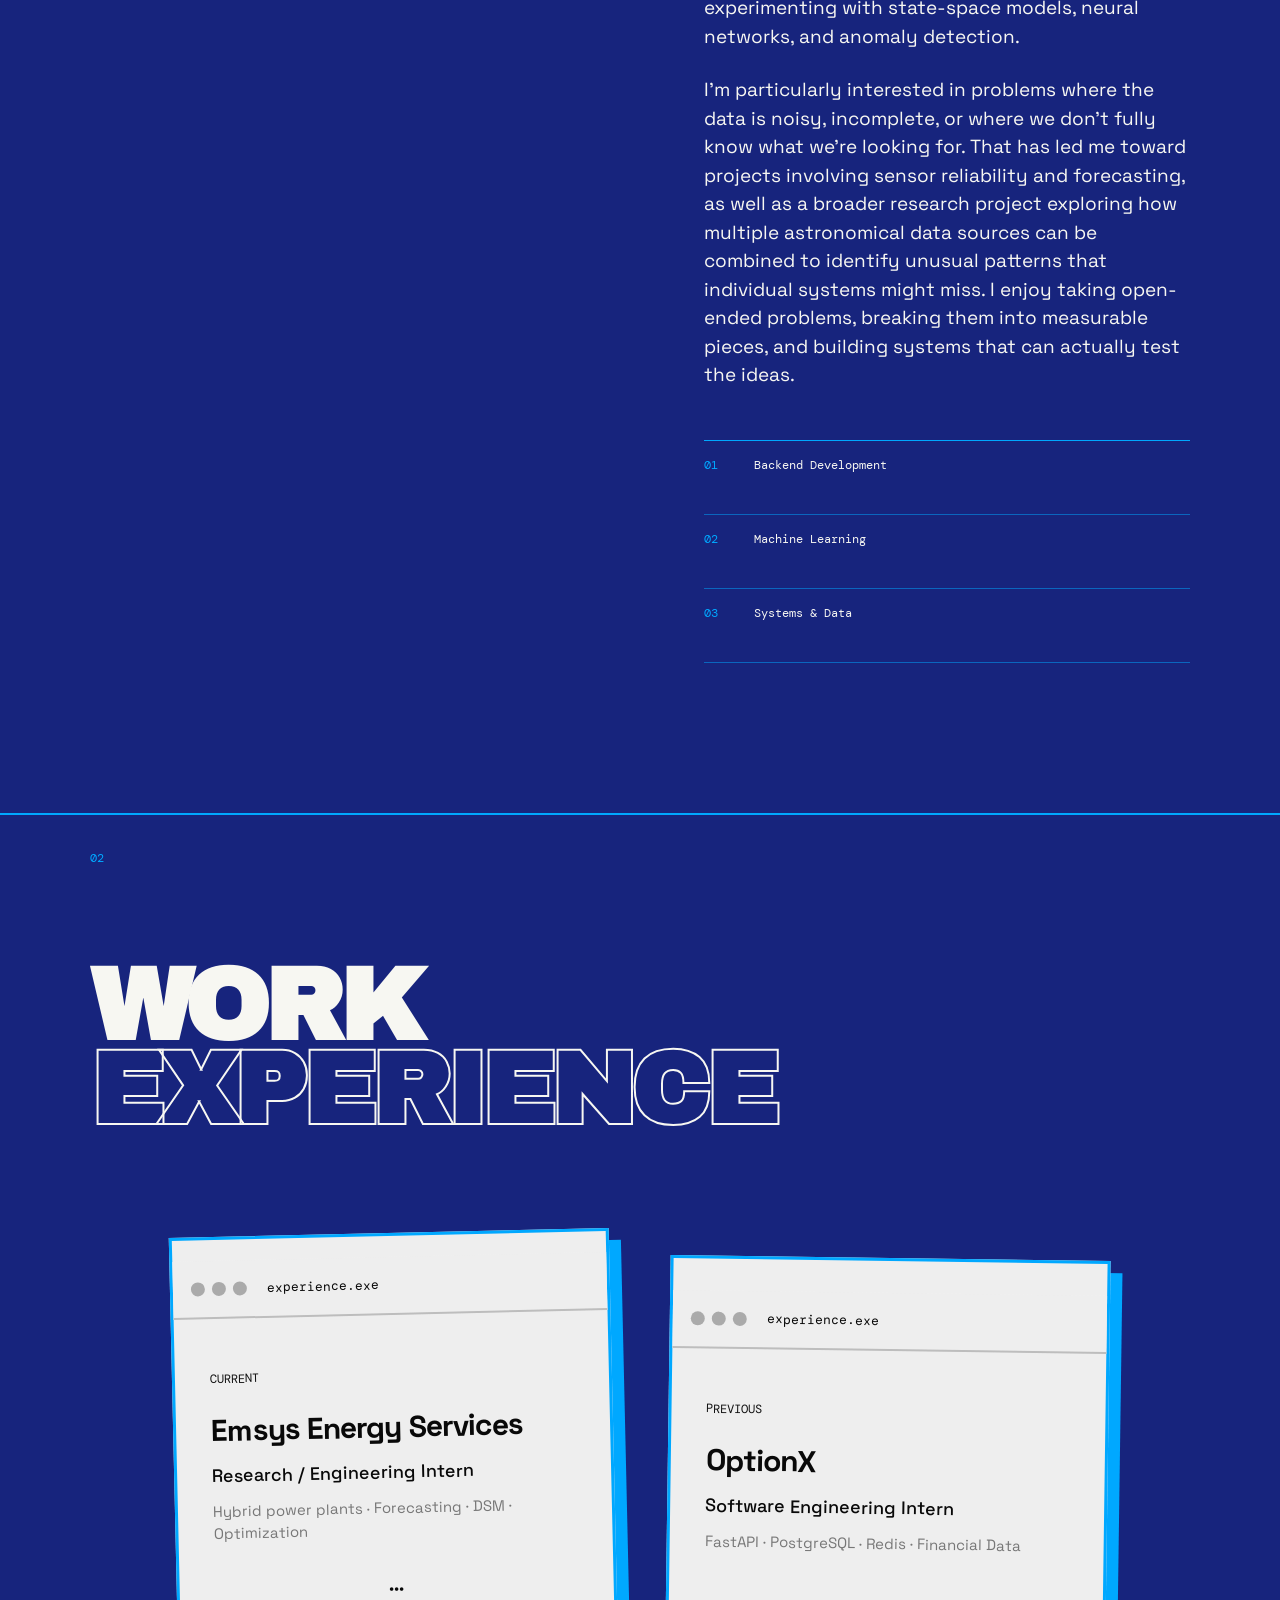
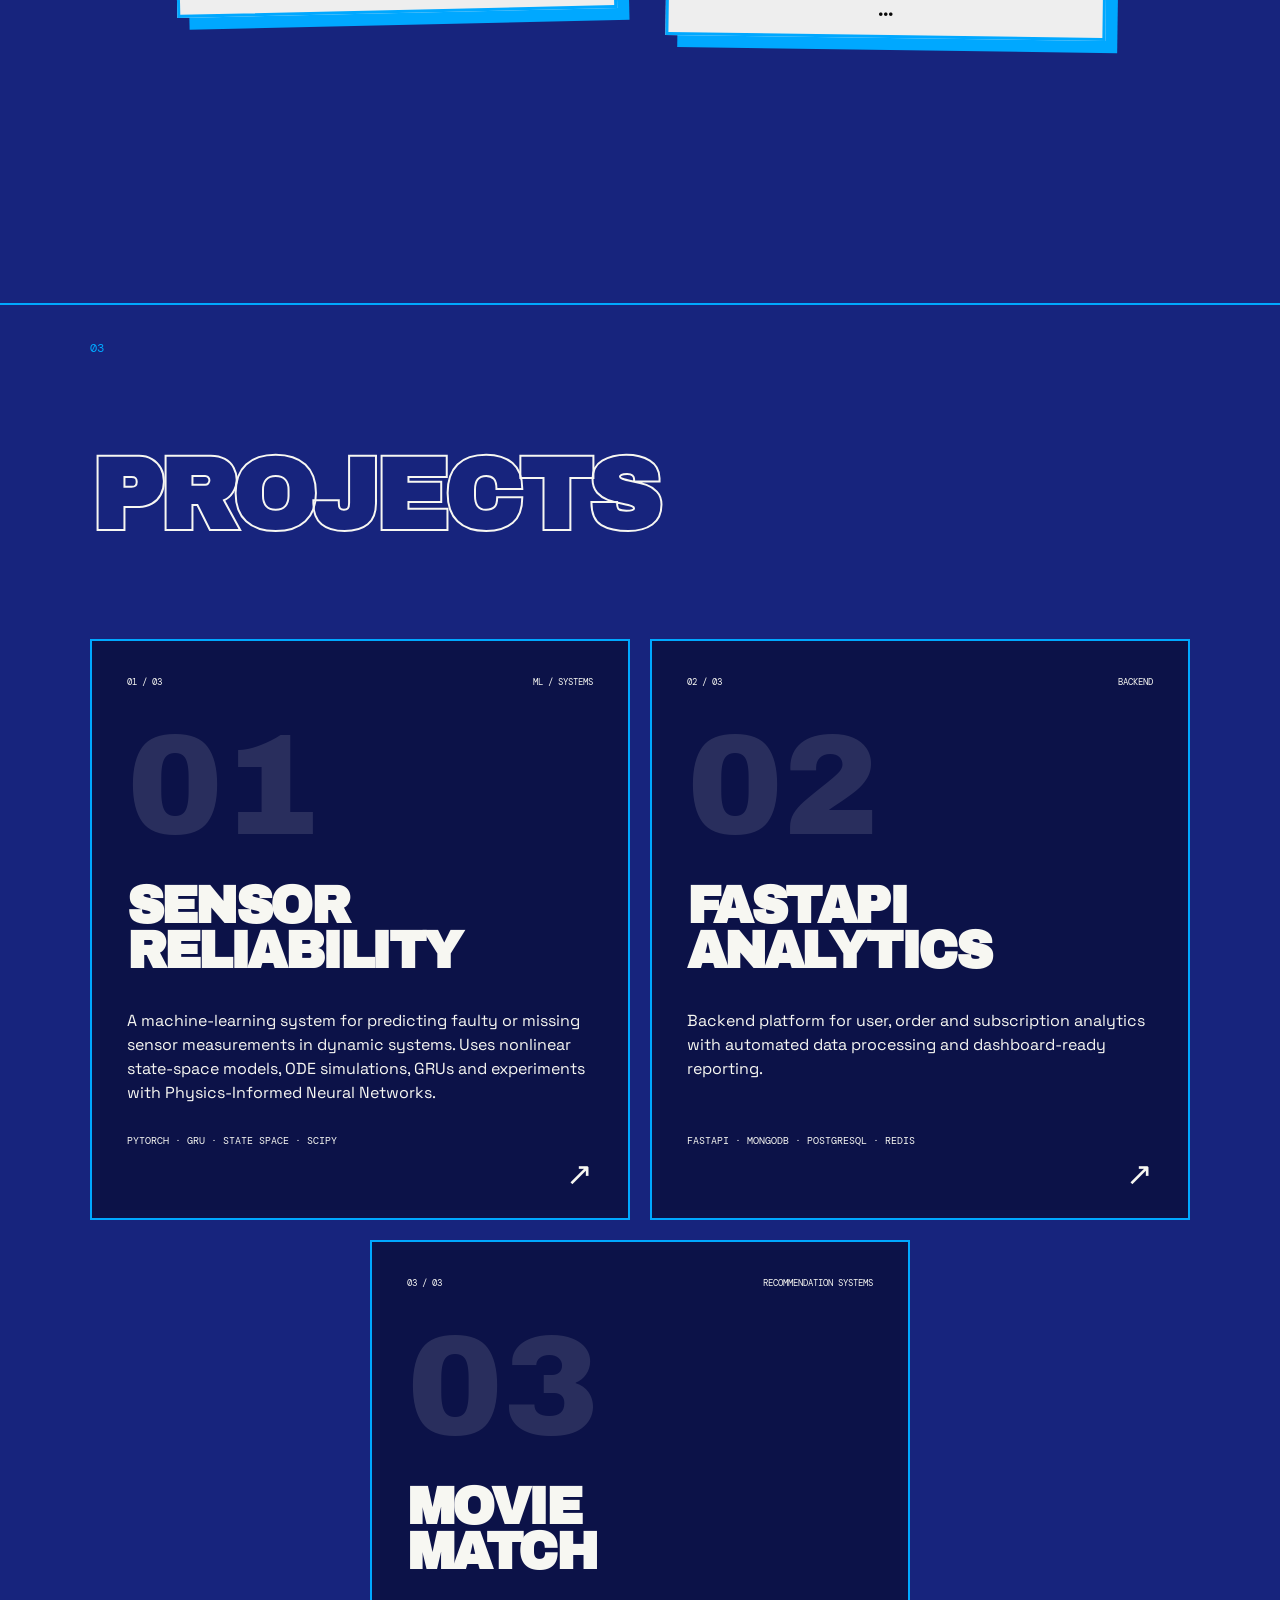
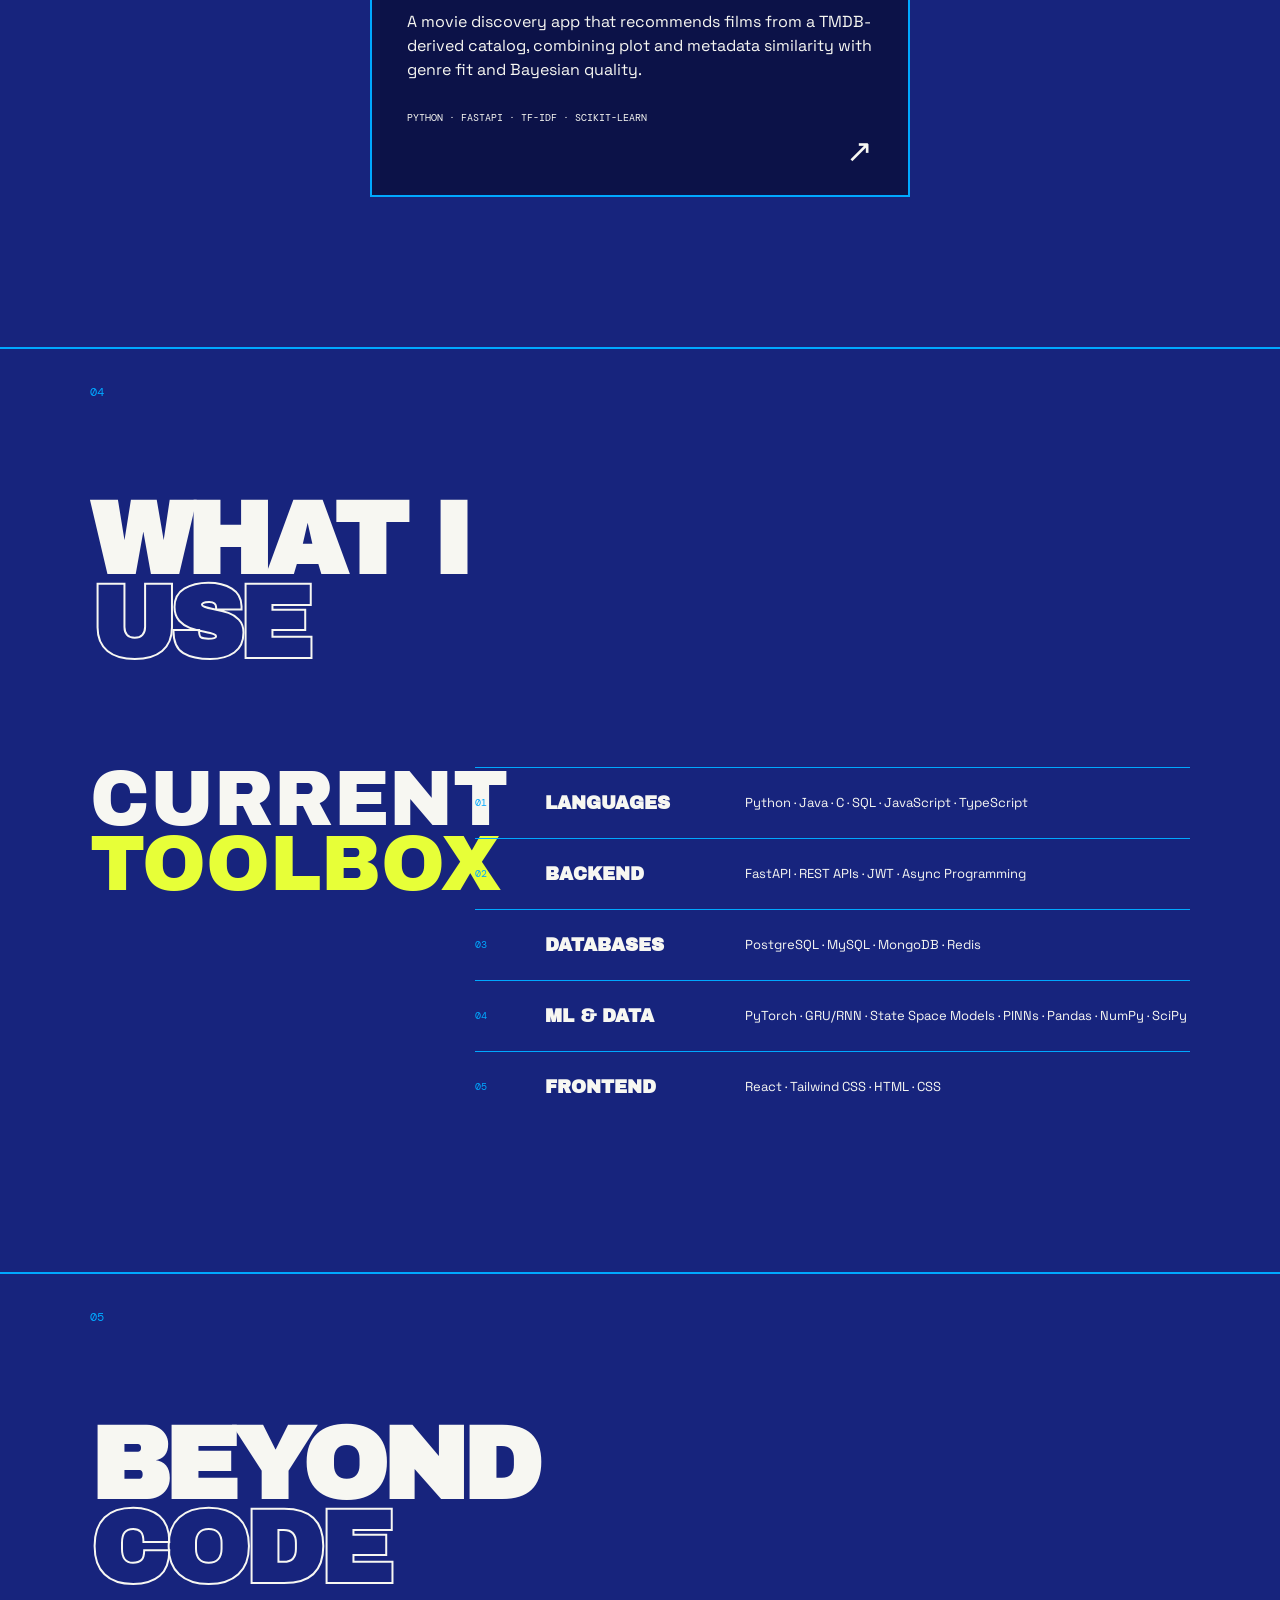
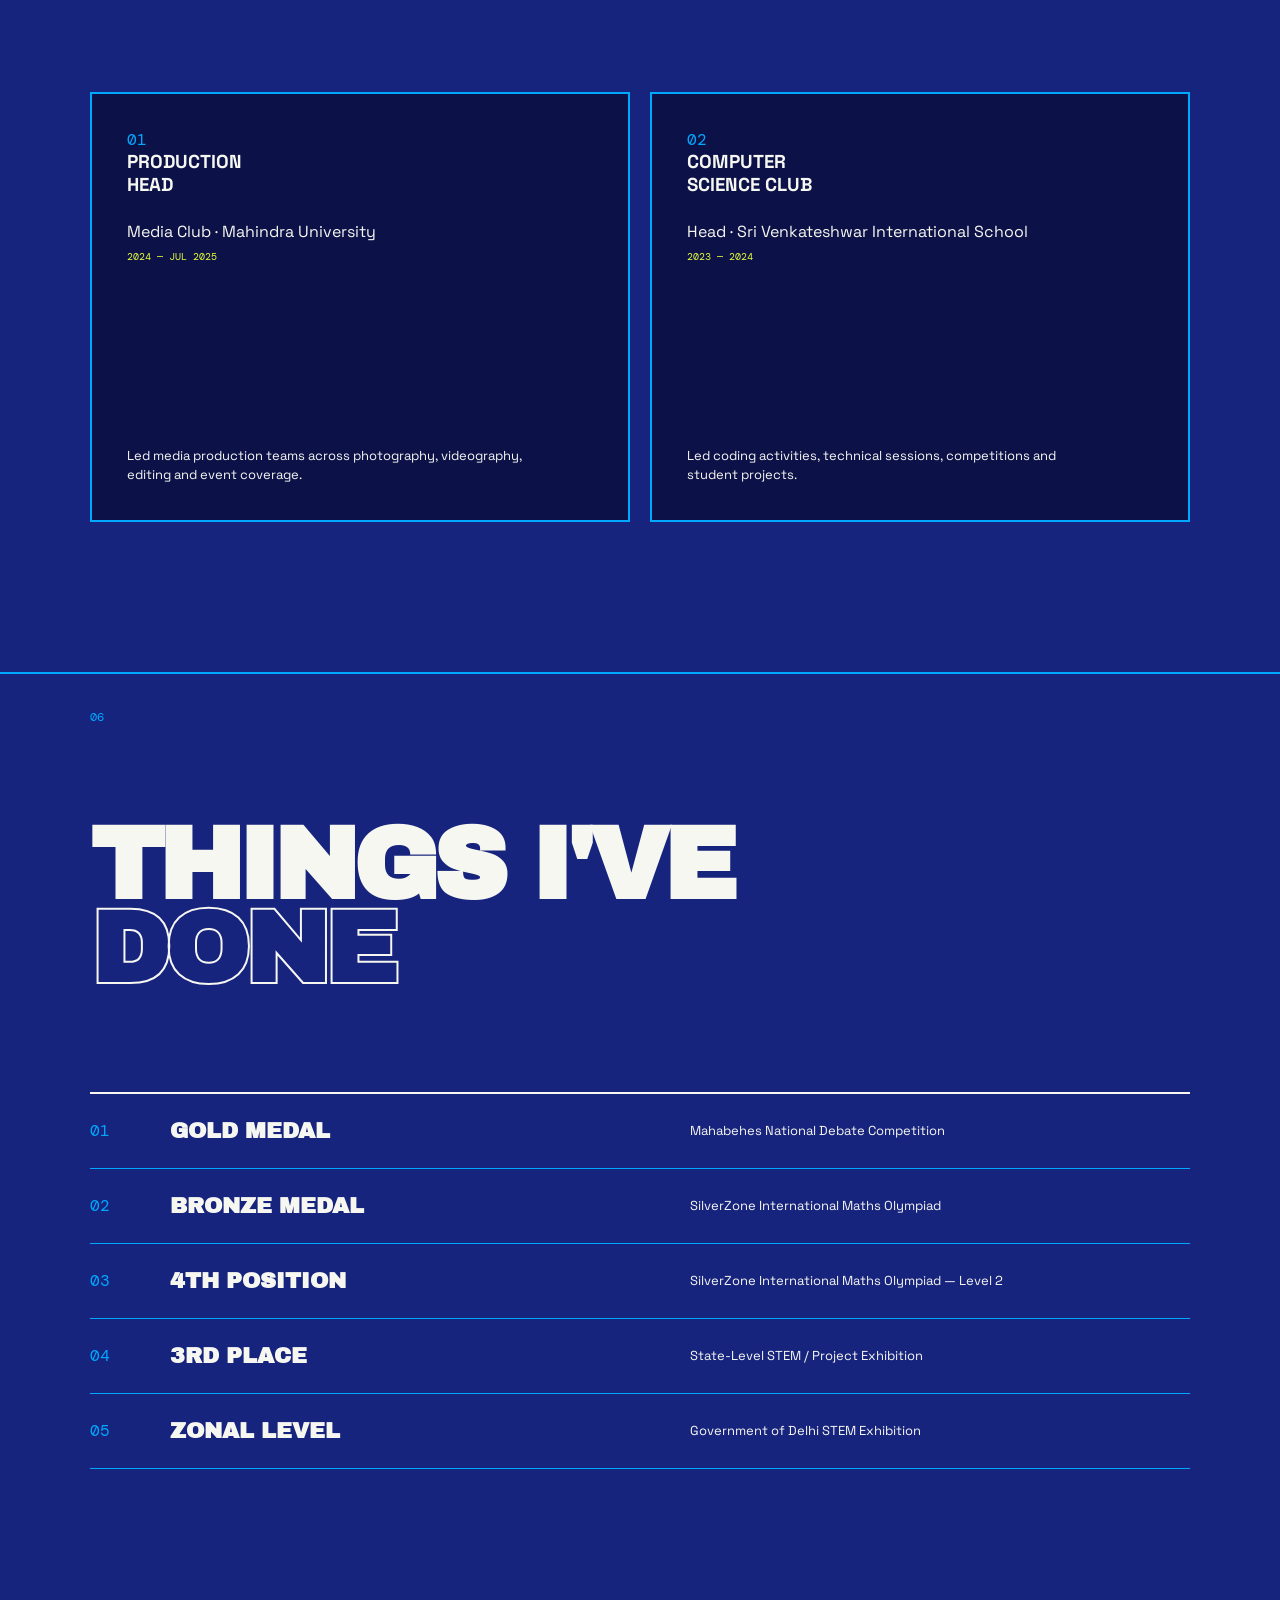
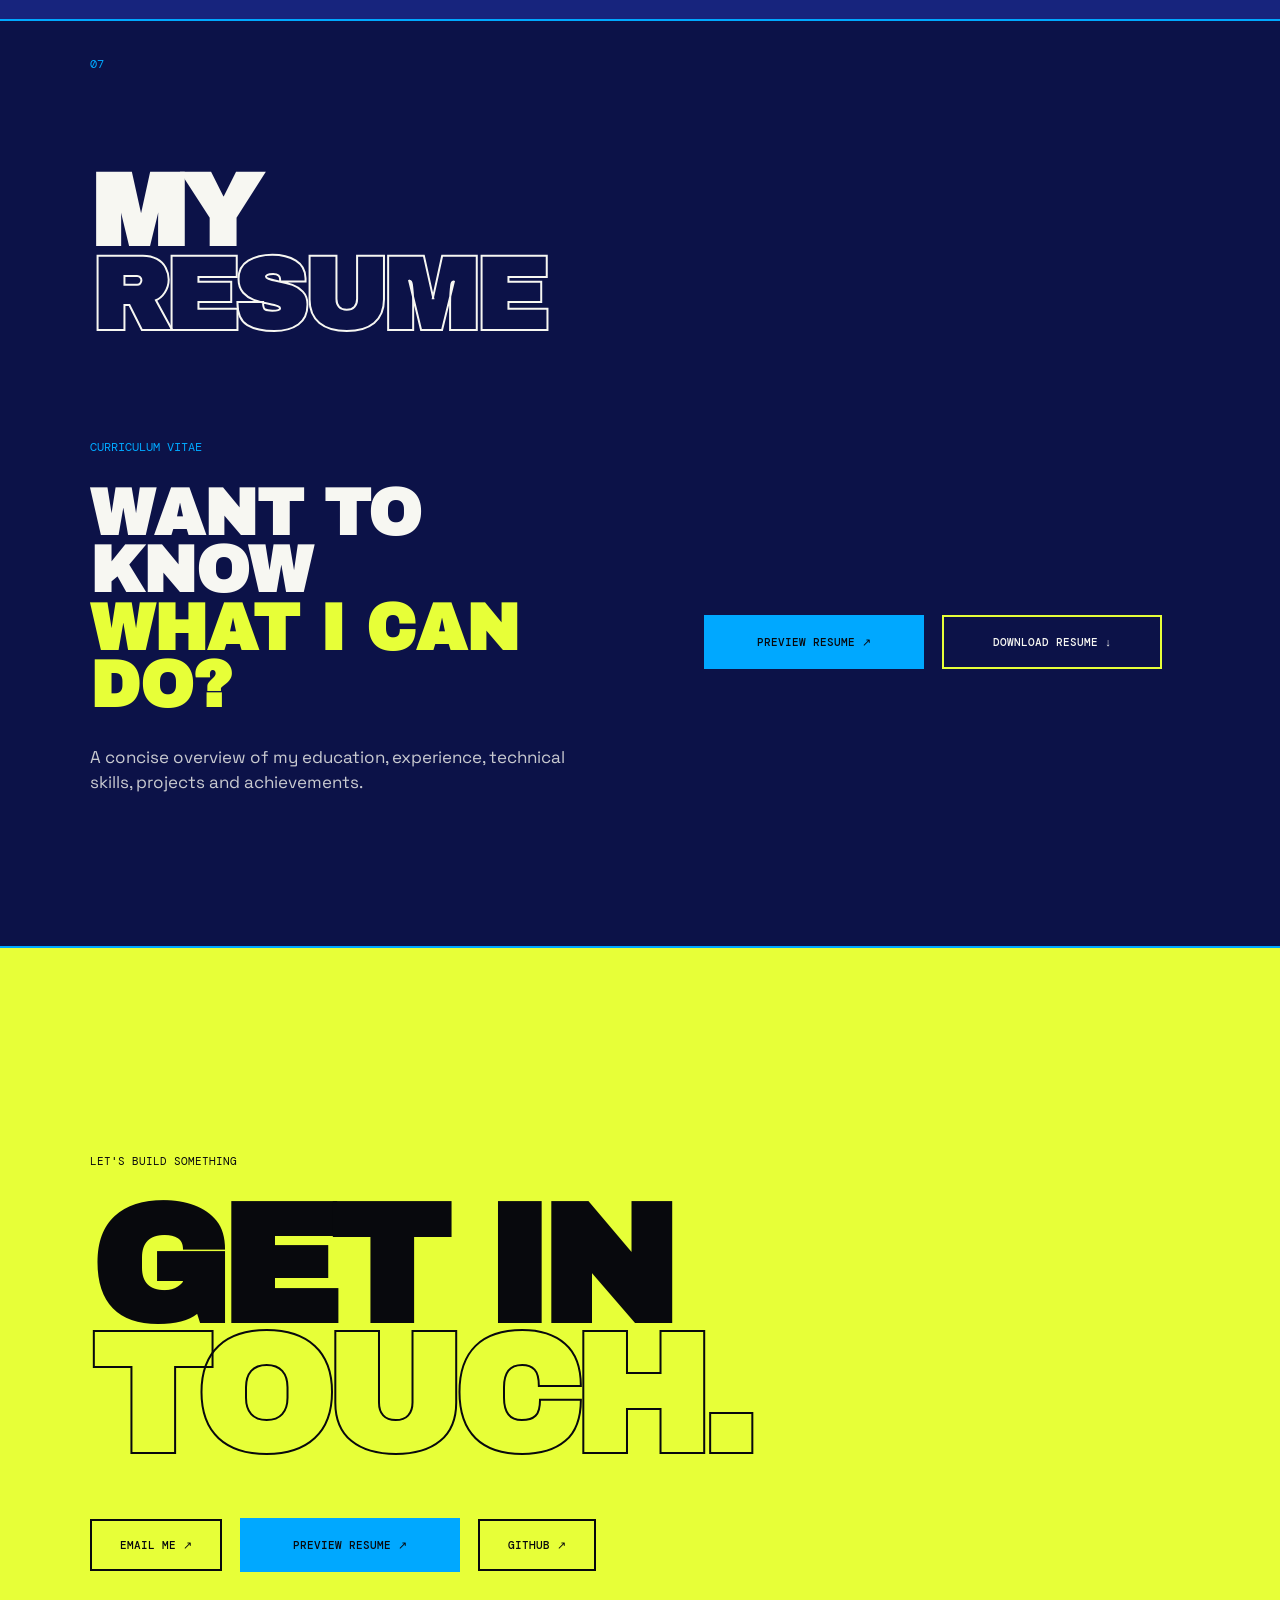
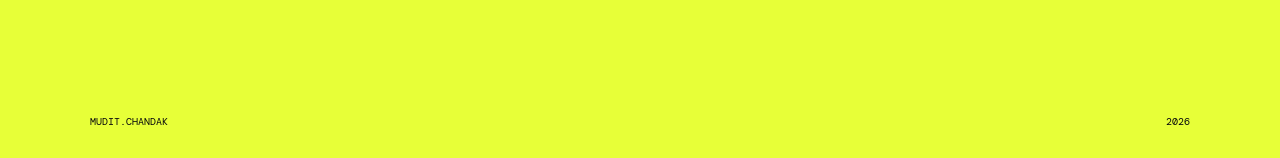
==== commit cba7f323: "Fix project card layout" ====
--- a/index.html
+++ b/index.html
@@ -307,6 +307,8 @@
             <span>BACKEND</span>
           </div>
 
+          <div class="project-number" aria-hidden="true">02</div>
+
           <h3>
             FASTAPI
             <br>
--- a/style.css
+++ b/style.css
@@ -801,10 +801,7 @@
 
 .projects-grid {
   display: grid;
-  grid-template-columns: repeat(
-    auto-fit,
-    minmax(min(100%, 320px), 1fr)
-  );
+  grid-template-columns: repeat(2, minmax(0, 1fr));
   gap: 20px;
 }
 
@@ -851,9 +848,16 @@
   margin-top: 20px;
 
   font-family: var(--display);
-  font-size: clamp(2.5rem, 5vw, 5rem);
-  line-height: 0.85;
+  font-size: clamp(2.2rem, 4vw, 4rem);
+  line-height: 0.88;
   letter-spacing: -0.05em;
+  overflow-wrap: anywhere;
+}
+
+.project-card:last-child:nth-child(odd) {
+  grid-column: 1 / -1;
+  width: calc((100% - 20px) / 2);
+  justify-self: center;
 }
 
 .project-card p {
@@ -1659,6 +1663,12 @@
     grid-template-columns: 1fr;
   }
 
+  .project-card:last-child:nth-child(odd) {
+    grid-column: auto;
+    width: auto;
+    justify-self: stretch;
+  }
+
   .leadership-grid {
     grid-template-columns: 1fr;
   }
